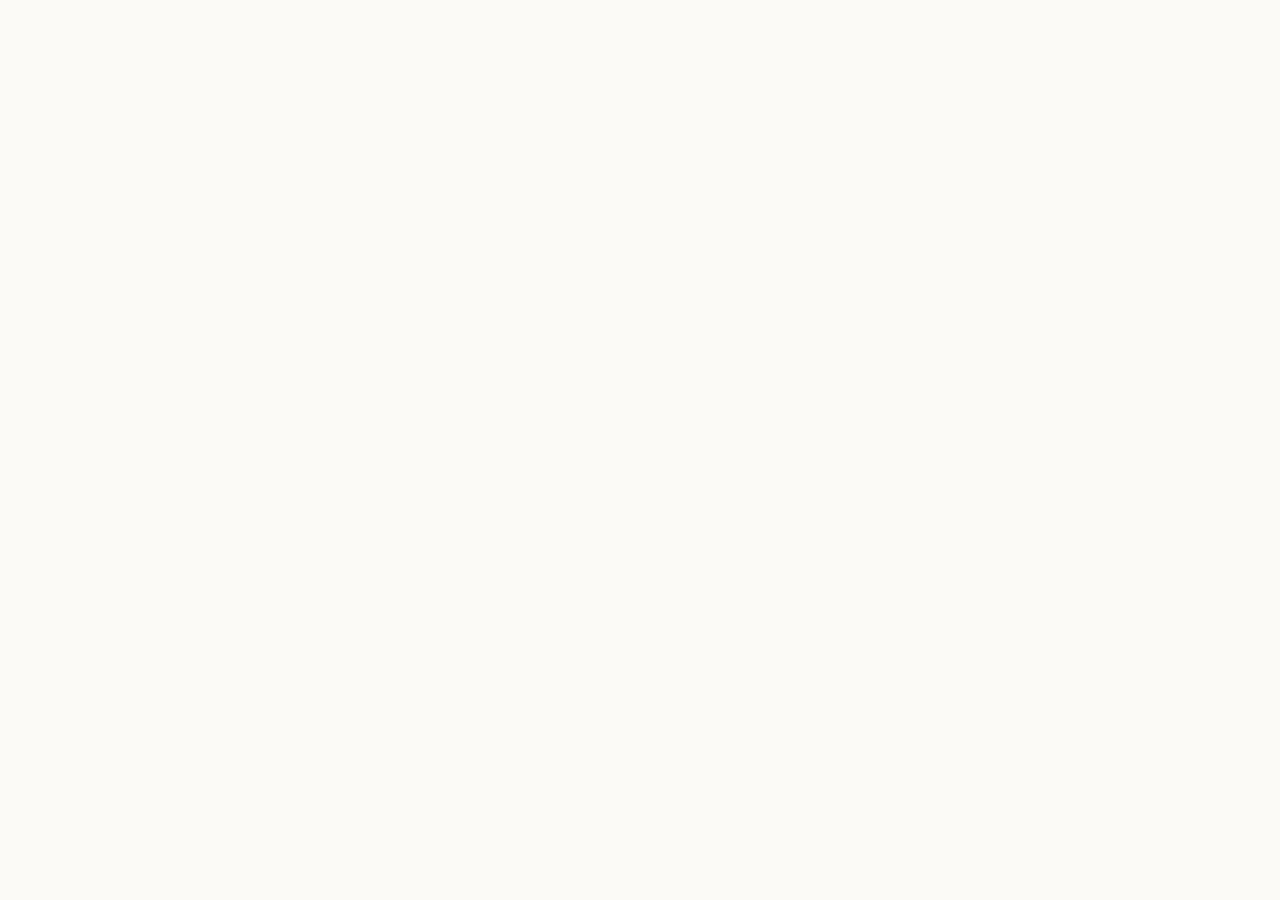
==== index.html @ 3738eca7 "Initial commit: No-Go AI investor demo Self-contained React app demoing No-Go AI's 6-step workflow f" ====
<!doctype html>
<html lang="en">
<head>
  <meta charset="utf-8" />
  <meta name="viewport" content="width=device-width, initial-scale=1" />
  <title>No-Go AI · Harbor & Stone Demo</title>

  <link rel="preconnect" href="https://fonts.googleapis.com">
  <link rel="preconnect" href="https://fonts.gstatic.com" crossorigin>
  <link href="https://fonts.googleapis.com/css2?family=Inter:wght@400;500;600;700&family=Source+Serif+4:opsz,wght@8..60,400;8..60,500&family=JetBrains+Mono:wght@400;500&display=swap" rel="stylesheet">

  <link rel="stylesheet" href="styles.css" />
</head>
<body>
  <div id="root"></div>

  <script src="https://unpkg.com/react@18.3.1/umd/react.development.js" crossorigin="anonymous"></script>
  <script src="https://unpkg.com/react-dom@18.3.1/umd/react-dom.development.js" crossorigin="anonymous"></script>
  <script src="https://unpkg.com/@babel/standalone@7.29.0/babel.min.js" crossorigin="anonymous"></script>

  <script type="text/babel" src="data.jsx"></script>
  <script type="text/babel" src="tweaks-panel.jsx"></script>
  <script type="text/babel" src="components.jsx"></script>
  <script type="text/babel" src="app.jsx"></script>
</body>
</html>
---- styles.css ----
/* No-Go AI — Abigail edition. WhatsApp-simple. */

:root {
  --bg: oklch(98.5% 0.005 100);          /* Cloud Dancer warm white */
  --bg-2: oklch(96% 0.008 130);          /* Veiled Vista wash */
  --paper: oklch(99.5% 0.003 100);
  --ink: oklch(28% 0.02 240);            /* deep Baltic Sea */
  --ink-2: oklch(45% 0.02 240);
  --ink-3: oklch(60% 0.015 240);
  --ink-4: oklch(80% 0.010 240);
  --rule: oklch(92% 0.010 130);
  --rule-2: oklch(86% 0.012 130);

  --mint: oklch(86% 0.05 145);            /* Veiled Vista 12-6000 */
  --mint-deep: oklch(58% 0.10 150);
  --mint-soft: oklch(95% 0.04 145);
  --baltic: oklch(72% 0.09 230);          /* Baltic Sea 14-4320 */
  --baltic-deep: oklch(50% 0.13 235);
  --baltic-soft: oklch(95% 0.04 230);
  --gold: oklch(82% 0.10 95);             /* Golden Mist 15-0624 */
  --gold-deep: oklch(60% 0.14 80);
  --gold-soft: oklch(96% 0.04 95);
  --cloud: oklch(72% 0.012 240);          /* Cloud Cover */
  --cloud-soft: oklch(94% 0.008 240);

  --primary: var(--baltic-deep);          /* the "send" green of WhatsApp, but Baltic */
  --primary-soft: var(--baltic-soft);
  --go: var(--mint-deep);
  --go-soft: var(--mint-soft);
  --wait: var(--gold-deep);
  --wait-soft: var(--gold-soft);

  --shadow-1: 0 1px 2px 0 oklch(28% 0.02 240 / 0.05);
  --shadow-2: 0 8px 24px -8px oklch(28% 0.02 240 / 0.12);

  --serif: "Source Serif 4", Georgia, serif;
  --sans: "Inter", system-ui, -apple-system, sans-serif;
  --mono: "JetBrains Mono", ui-monospace, monospace;

  --radius: 16px;
  --radius-sm: 12px;
  --radius-lg: 20px;
}

* { box-sizing: border-box; }
html, body, #root { height: 100%; margin: 0; }

body {
  font-family: var(--sans);
  background: var(--bg);
  color: var(--ink);
  -webkit-font-smoothing: antialiased;
  font-size: 16px;
  line-height: 1.5;
}

/* ===== App shell ===== */
.app {
  display: grid;
  grid-template-columns: 260px 1fr;
  min-height: 100vh;
}

.sidebar {
  background: var(--paper);
  border-right: 1px solid var(--rule);
  padding: 28px 22px;
  display: flex;
  flex-direction: column;
  gap: 32px;
  position: sticky;
  top: 0;
  height: 100vh;
}

.brand {
  display: flex;
  align-items: center;
  gap: 12px;
  font-weight: 600;
  font-size: 18px;
}
.brand-mark {
  width: 36px; height: 36px;
  border-radius: 12px;
  background: var(--primary);
  display: grid; place-items: center;
}
.brand-mark::before {
  content: "";
  width: 12px; height: 12px;
  border-radius: 50%;
  background: var(--gold);
  box-shadow: 0 0 0 3px var(--paper) inset, 0 0 0 5px var(--primary) inset;
}
.brand small {
  display: block;
  font-weight: 400;
  color: var(--ink-3);
  font-size: 12px;
  margin-top: 1px;
}

.steps { display: flex; flex-direction: column; gap: 4px; }
.step {
  display: grid;
  grid-template-columns: 28px 1fr auto;
  align-items: center;
  gap: 12px;
  padding: 12px 14px;
  border-radius: 12px;
  cursor: pointer;
  font-size: 15px;
  color: var(--ink-2);
  transition: background 120ms ease;
}
.step:hover { background: var(--bg-2); color: var(--ink); }
.step.active { background: var(--primary-soft); color: var(--primary); font-weight: 500; }
.step .num {
  width: 26px; height: 26px;
  border-radius: 50%;
  display: grid; place-items: center;
  font-size: 12px; font-weight: 600;
  background: var(--bg-2); color: var(--ink-3);
}
.step.done .num { background: var(--mint); color: var(--ink); }
.step.done .num::after { content: "✓"; font-weight: 700; }
.step.done .num span { display: none; }
.step.active .num { background: var(--primary); color: white; }
.step .tag { font-size: 12px; color: var(--ink-3); }

.sidebar-footer {
  margin-top: auto;
  padding-top: 16px;
  border-top: 1px solid var(--rule);
  display: flex; align-items: center; gap: 12px;
}
.avatar {
  width: 36px; height: 36px; border-radius: 50%;
  background: var(--gold);
  display: grid; place-items: center;
  font-weight: 600;
  font-size: 14px;
  color: var(--ink);
}
.who { font-size: 13px; }
.who strong { font-weight: 600; }
.who small { display: block; color: var(--ink-3); font-size: 12px; }

/* ===== Main ===== */
.main {
  padding: 56px 72px 96px;
  max-width: 960px;
  width: 100%;
}

.greeting {
  font-size: 14px;
  color: var(--ink-3);
  margin-bottom: 14px;
  display: flex; align-items: center; gap: 10px;
}
.greeting::before {
  content: "";
  width: 8px; height: 8px; border-radius: 50%;
  background: var(--mint-deep);
  box-shadow: 0 0 0 4px var(--mint-soft);
}

h1.display {
  font-family: var(--serif);
  font-weight: 400;
  font-size: 48px;
  line-height: 1.1;
  letter-spacing: -0.015em;
  margin: 0 0 16px;
  text-wrap: balance;
}
h1.display strong { font-weight: 500; }

.lede {
  font-size: 18px;
  color: var(--ink-2);
  max-width: 56ch;
  line-height: 1.5;
  margin: 0;
}

/* ===== Buttons ===== */
.btn {
  font-family: var(--sans);
  font-size: 16px;
  font-weight: 500;
  height: 52px;
  padding: 0 24px;
  border-radius: 14px;
  border: 1px solid var(--primary);
  background: var(--primary);
  color: white;
  cursor: pointer;
  display: inline-flex;
  align-items: center;
  gap: 10px;
  transition: transform 80ms, background 120ms;
}
.btn:hover { background: oklch(45% 0.13 235); }
.btn:active { transform: translateY(1px); }
.btn:disabled { opacity: 0.4; cursor: not-allowed; }
.btn.ghost {
  background: transparent;
  color: var(--ink);
  border-color: var(--rule-2);
}
.btn.ghost:hover { background: var(--bg-2); }
.btn.sm { height: 40px; padding: 0 16px; font-size: 14px; border-radius: 10px; }
.btn.lg { height: 60px; padding: 0 28px; font-size: 17px; border-radius: 16px; }
.btn .arrow { transition: transform 160ms; }
.btn:hover .arrow { transform: translateX(3px); }

/* ===== Cards ===== */
.card {
  background: var(--paper);
  border: 1px solid var(--rule);
  border-radius: var(--radius);
}
.card-pad { padding: 24px 28px; }
.card-pad-lg { padding: 32px 36px; }

/* ===== Pills ===== */
.pill {
  display: inline-flex;
  align-items: center;
  gap: 6px;
  height: 26px;
  padding: 0 12px;
  border-radius: 999px;
  background: var(--bg-2);
  color: var(--ink-2);
  font-size: 13px;
  font-weight: 500;
}
.pill .dot { width: 6px; height: 6px; border-radius: 50%; background: var(--ink-3); }
.pill.go { background: var(--mint-soft); color: oklch(38% 0.10 150); }
.pill.go .dot { background: var(--mint-deep); }
.pill.wait { background: var(--gold-soft); color: oklch(40% 0.12 80); }
.pill.wait .dot { background: var(--gold-deep); }
.pill.primary { background: var(--primary-soft); color: var(--primary); }
.pill.primary .dot { background: var(--primary); }

/* ===== Connect (picker) ===== */
.connect-summary {
  display: grid;
  grid-template-columns: repeat(3, 1fr);
  gap: 12px;
  margin-top: 24px;
}
.cs-card {
  background: var(--paper);
  border: 1px solid var(--rule);
  border-radius: var(--radius);
  padding: 18px 22px;
}
.cs-card .k { font-size: 13px; color: var(--ink-3); }
.cs-card .v { font-family: var(--serif); font-size: 32px; margin-top: 6px; letter-spacing: -0.015em; }
.cs-card .v small { font-size: 14px; color: var(--ink-3); margin-left: 4px; }

.connector-list { display: flex; flex-direction: column; gap: 12px; margin-top: 28px; }
.connector {
  display: grid;
  grid-template-columns: 56px 1fr 140px;
  gap: 18px;
  align-items: center;
  padding: 20px 24px;
  border: 1px solid var(--rule);
  border-radius: var(--radius);
  background: var(--paper);
  transition: border-color 120ms, background 120ms;
}
.connector:hover { border-color: var(--rule-2); }
.connector.connected {
  border-color: var(--mint);
  background: var(--mint-soft);
}
.connector .ic {
  width: 56px; height: 56px;
  border-radius: 14px;
  background: var(--bg-2);
  display: grid; place-items: center;
  font-weight: 600; font-size: 22px;
  color: var(--ink);
}
.connector.connected .ic { background: white; }
.connector .label { font-size: 17px; font-weight: 600; }
.connector .desc { font-size: 14px; color: var(--ink-2); margin-top: 4px; line-height: 1.5; max-width: 56ch; }
.connector .right { text-align: right; }

/* OAuth modal */
.modal-bg {
  position: fixed; inset: 0;
  background: oklch(28% 0.02 240 / 0.30);
  backdrop-filter: blur(3px);
  display: grid; place-items: center;
  z-index: 50;
  animation: fadeup 180ms ease both;
}
.modal {
  width: 480px; max-width: calc(100vw - 32px);
  background: var(--paper);
  border-radius: var(--radius-lg);
  padding: 32px;
  box-shadow: 0 24px 64px -16px oklch(28% 0.02 240 / 0.25);
}
.modal h3 {
  font-family: var(--serif); font-weight: 400;
  font-size: 26px; margin: 16px 0 8px;
  letter-spacing: -0.015em;
}
.modal p { font-size: 15px; color: var(--ink-2); line-height: 1.55; margin: 0; }
.modal .vendor-ic {
  width: 56px; height: 56px;
  border-radius: 14px;
  background: var(--primary-soft);
  display: grid; place-items: center;
  font-weight: 600; font-size: 22px;
  color: var(--primary);
}
.modal .scope-list {
  margin: 20px 0;
  padding: 18px 20px;
  background: var(--bg-2);
  border-radius: var(--radius-sm);
  display: flex; flex-direction: column; gap: 12px;
}
.modal .scope-row { display: grid; grid-template-columns: 22px 1fr; gap: 12px; font-size: 14px; }
.modal .scope-row .ic {
  width: 22px; height: 22px; border-radius: 50%;
  background: var(--mint);
  display: grid; place-items: center;
  font-size: 13px; color: var(--ink);
}
.modal .scope-row .ic::after { content: "✓"; font-weight: 700; }
.modal .actions { display: flex; gap: 10px; justify-content: flex-end; margin-top: 8px; }

/* ===== Connected snapshot ===== */
.systems-grid {
  display: grid;
  grid-template-columns: repeat(2, 1fr);
  gap: 12px;
}

/* ===== Scan ===== */
.scan-hero {
  background: linear-gradient(180deg, var(--mint-soft), var(--paper));
  border: 1px solid var(--mint);
  border-radius: var(--radius-lg);
  padding: 36px 40px;
  margin-top: 28px;
  display: grid;
  grid-template-columns: 1fr 220px;
  gap: 24px;
  align-items: center;
}
.scan-hero .big {
  font-family: var(--serif);
  font-size: 56px;
  letter-spacing: -0.02em;
  line-height: 1;
}
.scan-hero .label { font-size: 14px; color: var(--ink-2); margin-top: 8px; }
.scan-ring {
  width: 200px; height: 200px;
  position: relative;
  display: grid; place-items: center;
}

.scan-list {
  display: flex; flex-direction: column;
  gap: 0;
  margin-top: 20px;
  border: 1px solid var(--rule);
  border-radius: var(--radius);
  overflow: hidden;
  background: var(--paper);
}
.scan-row {
  display: grid;
  grid-template-columns: 28px 1fr auto;
  gap: 14px;
  padding: 16px 22px;
  align-items: center;
  border-bottom: 1px solid var(--rule);
  font-size: 15px;
}
.scan-row:last-child { border-bottom: 0; }
.scan-row .check {
  width: 24px; height: 24px; border-radius: 50%;
  background: var(--bg-2);
  display: grid; place-items: center;
}
.scan-row.done .check { background: var(--mint); }
.scan-row.done .check::after { content: "✓"; font-weight: 700; font-size: 13px; }
.scan-row.active .check {
  background: var(--primary);
  position: relative;
}
.scan-row.active .check::after {
  content: ""; width: 10px; height: 10px;
  border-radius: 50%; background: white;
  animation: pulse 1.2s ease-in-out infinite;
}
.scan-row .label { font-weight: 500; }
.scan-row .sub { font-size: 13px; color: var(--ink-3); margin-top: 2px; }
.scan-row .count { font-size: 13px; color: var(--ink-3); }

@keyframes pulse {
  0%, 100% { opacity: 1; transform: scale(1); }
  50% { opacity: 0.5; transform: scale(0.8); }
}

/* ===== Recommendation ===== */
.rec-headline {
  background: linear-gradient(180deg, var(--gold-soft), var(--paper));
  border: 1px solid var(--gold);
  border-radius: var(--radius-lg);
  padding: 40px 44px;
  margin-top: 28px;
}
.rec-headline .label {
  font-size: 14px; font-weight: 500; color: var(--ink-2);
  display: flex; align-items: center; gap: 10px;
  margin-bottom: 14px;
}
.rec-headline h2 {
  font-family: var(--serif);
  font-weight: 400;
  font-size: 40px;
  letter-spacing: -0.02em;
  margin: 0 0 16px;
  line-height: 1.1;
  text-wrap: balance;
}
.rec-headline .why {
  font-size: 17px;
  color: var(--ink-2);
  line-height: 1.55;
  max-width: 60ch;
}

.rec-stats {
  display: grid;
  grid-template-columns: repeat(3, 1fr);
  gap: 12px;
  margin-top: 20px;
}
.rec-stat {
  background: var(--paper);
  border: 1px solid var(--rule);
  border-radius: var(--radius);
  padding: 22px 24px;
}
.rec-stat .k { font-size: 13px; color: var(--ink-3); }
.rec-stat .v { font-family: var(--serif); font-size: 36px; margin-top: 6px; letter-spacing: -0.015em; line-height: 1.1; }
.rec-stat .v small { font-size: 14px; color: var(--ink-3); margin-left: 4px; }

.rec-list {
  margin-top: 28px;
  background: var(--paper);
  border: 1px solid var(--rule);
  border-radius: var(--radius);
  overflow: hidden;
}
.rec-list-head {
  padding: 16px 24px;
  background: var(--bg-2);
  border-bottom: 1px solid var(--rule);
  font-size: 14px; color: var(--ink-2);
  display: flex; align-items: center; gap: 10px;
}
.rec-item {
  display: grid;
  grid-template-columns: 36px 1fr auto;
  gap: 16px;
  padding: 18px 24px;
  align-items: center;
  border-bottom: 1px solid var(--rule);
}
.rec-item:last-child { border-bottom: 0; }
.rec-item .badge {
  width: 32px; height: 32px;
  border-radius: 10px;
  display: grid; place-items: center;
  background: var(--bg-2);
  font-size: 14px; font-weight: 600;
}
.rec-item.go .badge { background: var(--mint-soft); color: var(--mint-deep); }
.rec-item.wait .badge { background: var(--gold-soft); color: var(--gold-deep); }
.rec-item .title { font-size: 15px; font-weight: 500; }
.rec-item .sub { font-size: 13px; color: var(--ink-3); margin-top: 2px; }

/* ===== Approval inbox / Chat ===== */
.chat {
  display: grid;
  grid-template-columns: 320px 1fr;
  gap: 18px;
  margin-top: 28px;
  align-items: start;
}
.chat-list {
  display: flex; flex-direction: column;
  gap: 8px;
}
.chat-list-head {
  padding: 8px 14px;
  font-size: 13px;
  color: var(--ink-3);
  display: flex; justify-content: space-between;
}
.chat-item {
  display: grid;
  grid-template-columns: 44px 1fr;
  gap: 12px;
  padding: 14px 16px;
  border: 1px solid var(--rule);
  border-radius: 14px;
  background: var(--paper);
  cursor: pointer;
  transition: border-color 120ms;
}
.chat-item:hover { border-color: var(--rule-2); }
.chat-item.active { border-color: var(--primary); background: var(--primary-soft); }
.chat-item.handled { opacity: 0.55; }
.chat-item .av {
  width: 44px; height: 44px; border-radius: 50%;
  background: var(--bg-2);
  display: grid; place-items: center;
  font-weight: 600; font-size: 15px;
  color: var(--ink);
}
.chat-item.active .av { background: white; }
.chat-item .name { font-size: 15px; font-weight: 500; display: flex; justify-content: space-between; align-items: center; gap: 8px; }
.chat-item .preview { font-size: 13px; color: var(--ink-3); margin-top: 4px; line-height: 1.4; overflow: hidden; text-overflow: ellipsis; display: -webkit-box; -webkit-line-clamp: 2; -webkit-box-orient: vertical; }
.chat-item .time { font-size: 11px; color: var(--ink-3); font-weight: 400; }

.chat-pane {
  background: var(--paper);
  border: 1px solid var(--rule);
  border-radius: var(--radius);
  display: flex;
  flex-direction: column;
  min-height: 540px;
}
.chat-head {
  padding: 18px 24px;
  border-bottom: 1px solid var(--rule);
  display: flex; align-items: center; gap: 12px;
}
.chat-head .av { width: 40px; height: 40px; border-radius: 50%; background: var(--bg-2); display: grid; place-items: center; font-weight: 600; }
.chat-head h3 { margin: 0; font-size: 17px; font-weight: 600; }
.chat-head .sub { font-size: 13px; color: var(--ink-3); margin-top: 2px; }

.chat-body {
  padding: 24px;
  display: flex; flex-direction: column; gap: 14px;
  flex: 1;
  background: var(--bg-2);
}
.bubble {
  max-width: 80%;
  padding: 14px 18px;
  border-radius: 18px;
  font-size: 15px;
  line-height: 1.5;
  white-space: pre-wrap;
}
.bubble.ai {
  background: var(--paper);
  border: 1px solid var(--rule);
  border-radius: 18px 18px 18px 4px;
  align-self: flex-start;
}
.bubble.draft {
  background: var(--primary-soft);
  border: 1.5px solid var(--primary);
  border-radius: 18px 18px 4px 18px;
  align-self: flex-end;
  color: var(--ink);
}
.bubble.draft .draft-label {
  font-size: 12px;
  font-weight: 600;
  color: var(--primary);
  margin-bottom: 8px;
  display: flex; align-items: center; gap: 6px;
}
.bubble .subj { font-size: 13px; color: var(--ink-3); margin-bottom: 8px; padding-bottom: 8px; border-bottom: 1px solid oklch(85% 0.04 230); }
.bubble.note {
  background: var(--gold-soft);
  border: 1px solid var(--gold);
  align-self: flex-start;
  font-size: 14px;
  color: oklch(36% 0.10 80);
  border-radius: 12px;
}
.bubble.note strong { font-weight: 600; }

.chat-actions {
  padding: 16px 20px;
  border-top: 1px solid var(--rule);
  display: flex;
  gap: 10px;
  background: var(--paper);
}
.chat-actions .btn { flex: 1; height: 48px; justify-content: center; }
.chat-actions .btn.ghost { flex: 0 0 auto; }

.chat-handled {
  padding: 14px 20px;
  background: var(--mint-soft);
  border-top: 1px solid var(--mint);
  display: flex; align-items: center; gap: 12px;
  font-size: 14px;
  color: oklch(36% 0.10 150);
}
.chat-handled .ic {
  width: 24px; height: 24px; border-radius: 50%;
  background: var(--mint-deep); color: white;
  display: grid; place-items: center;
  font-size: 13px; font-weight: 700;
}

/* ===== Recommendation panel for one workflow ===== */
.workflow-card {
  background: var(--paper);
  border: 1px solid var(--rule);
  border-radius: var(--radius-lg);
  padding: 36px;
  margin-top: 28px;
}
.workflow-card .topline {
  display: flex; gap: 16px; align-items: center; margin-bottom: 20px;
}
.workflow-card .em {
  width: 56px; height: 56px;
  border-radius: 16px;
  background: var(--mint-soft);
  display: grid; place-items: center;
  font-size: 28px;
}
.workflow-card h2 {
  font-family: var(--serif);
  font-weight: 400;
  font-size: 32px;
  margin: 0 0 8px;
  letter-spacing: -0.015em;
}
.workflow-summary {
  font-size: 17px;
  color: var(--ink-2);
  line-height: 1.55;
  max-width: 64ch;
}

.checks-friendly {
  display: flex; flex-direction: column; gap: 12px;
  margin-top: 24px;
}
.cf-row {
  display: grid; grid-template-columns: 28px 1fr; gap: 14px;
  font-size: 16px; line-height: 1.5;
}
.cf-row .ic {
  width: 28px; height: 28px;
  border-radius: 50%;
  background: var(--mint-soft);
  display: grid; place-items: center;
  flex-shrink: 0;
}
.cf-row .ic::after {
  content: ""; width: 10px; height: 6px;
  border-left: 2px solid var(--mint-deep);
  border-bottom: 2px solid var(--mint-deep);
  transform: rotate(-45deg) translate(0, -1px);
}

/* ===== How it works ===== */
.steps-friendly {
  margin-top: 28px;
  display: flex; flex-direction: column; gap: 0;
  background: var(--paper);
  border: 1px solid var(--rule);
  border-radius: var(--radius-lg);
  overflow: hidden;
}
.sf-row {
  display: grid;
  grid-template-columns: 56px 1fr;
  gap: 18px;
  padding: 22px 28px;
  align-items: flex-start;
  border-bottom: 1px solid var(--rule);
}
.sf-row:last-child { border-bottom: 0; }
.sf-num {
  width: 36px; height: 36px;
  border-radius: 50%;
  background: var(--primary);
  color: white;
  display: grid; place-items: center;
  font-weight: 600;
  font-size: 14px;
}
.sf-num.gold { background: var(--gold); color: var(--ink); }
.sf-num.mint { background: var(--mint); color: var(--ink); }
.sf-row .lbl { font-size: 17px; font-weight: 500; }
.sf-row .det { font-size: 14px; color: var(--ink-2); margin-top: 4px; line-height: 1.5; max-width: 64ch; }

/* ===== Savings ===== */
.savings-hero {
  background: var(--ink);
  color: var(--paper);
  border-radius: var(--radius-lg);
  padding: 48px 56px;
  margin-top: 28px;
}
.savings-hero .lbl { font-size: 14px; color: oklch(75% 0.02 240); }
.savings-hero .big {
  font-family: var(--serif);
  font-size: 96px;
  letter-spacing: -0.03em;
  line-height: 1;
  margin-top: 12px;
}
.savings-hero .big small { font-size: 32px; color: oklch(75% 0.02 240); margin-left: 8px; font-family: var(--serif); }
.savings-hero .desc { font-size: 16px; color: oklch(82% 0.02 240); margin-top: 16px; max-width: 50ch; line-height: 1.55; }

.savings-grid {
  display: grid;
  grid-template-columns: repeat(3, 1fr);
  gap: 12px;
  margin-top: 16px;
}
.sg-card {
  padding: 22px 26px;
  background: var(--paper);
  border: 1px solid var(--rule);
  border-radius: var(--radius);
}
.sg-card .k { font-size: 13px; color: var(--ink-3); }
.sg-card .v { font-family: var(--serif); font-size: 40px; margin-top: 8px; letter-spacing: -0.02em; line-height: 1; }
.sg-card .v small { font-size: 16px; color: var(--ink-3); margin-left: 4px; font-family: var(--serif); }

/* ===== Expansion ===== */
.exp-list { display: flex; flex-direction: column; gap: 10px; margin-top: 24px; }
.exp-row {
  display: grid;
  grid-template-columns: 36px 1fr 120px;
  gap: 18px;
  align-items: center;
  padding: 18px 24px;
  border: 1px solid var(--rule);
  border-radius: var(--radius);
  background: var(--paper);
}
.exp-row.live {
  border-color: var(--mint);
  background: var(--mint-soft);
}
.exp-row .num {
  width: 32px; height: 32px;
  border-radius: 10px;
  background: var(--bg-2);
  display: grid; place-items: center;
  font-weight: 600; font-size: 14px;
  color: var(--ink-2);
}
.exp-row.live .num { background: var(--mint-deep); color: white; }
.exp-row .lbl { font-size: 16px; font-weight: 500; }
.exp-row .sub { font-size: 13px; color: var(--ink-3); margin-top: 2px; }
.exp-row .right { text-align: right; }

/* ===== CTA ===== */
.cta {
  margin-top: 40px;
  padding: 28px 32px;
  border-radius: var(--radius-lg);
  background: var(--paper);
  border: 1px solid var(--rule);
  display: flex; justify-content: space-between; align-items: center; gap: 24px;
}
.cta .text { color: var(--ink-2); font-size: 16px; max-width: 56ch; line-height: 1.5; }
.cta .text strong { color: var(--ink); font-weight: 600; }

/* ===== Animations ===== */
@keyframes fadeup {
  from { opacity: 0; transform: translateY(8px); }
  to { opacity: 1; transform: translateY(0); }
}
.fade-in { animation: fadeup 360ms cubic-bezier(0.2, 0.8, 0.2, 1) both; }

@keyframes spin { to { transform: rotate(360deg); } }
.spinner {
  width: 16px; height: 16px;
  border-radius: 50%;
  border: 2px solid var(--rule-2);
  border-top-color: var(--ink);
  animation: spin 700ms linear infinite;
  display: inline-block;
}

.tabular { font-variant-numeric: tabular-nums; }
.muted { color: var(--ink-3); }
.serif { font-family: var(--serif); }
.row { display: flex; gap: 12px; align-items: center; }
.row-between { display: flex; justify-content: space-between; align-items: center; gap: 16px; }

/* ===== Trust No-Go ===== */
.trust-badge {
  display: inline-flex; align-items: center; gap: 6px;
  font-family: var(--sans); font-weight: 500;
  font-size: 14px; letter-spacing: 0.02em;
  padding: 5px 12px; border-radius: 100px;
  background: var(--mint-soft);
  color: oklch(38% 0.10 150);
  vertical-align: middle;
  margin-left: 14px;
  position: relative; top: -6px;
  border: 1px solid var(--mint);
}
.trust-badge .dot {
  width: 7px; height: 7px; border-radius: 50%;
  background: var(--mint-deep);
  box-shadow: 0 0 0 3px oklch(86% 0.05 145 / 0.6);
}

.trust-offer {
  padding: 14px 20px;
  border-top: 1px solid var(--rule);
  background: oklch(96% 0.012 230);
  display: flex; align-items: center; justify-content: space-between; gap: 16px;
  animation: fadeup 360ms cubic-bezier(0.2, 0.8, 0.2, 1) both;
}
.trust-offer-text {
  font-size: 13.5px; color: var(--ink-2); line-height: 1.5;
  max-width: 60ch;
}
.trust-offer-text strong { color: var(--ink); font-weight: 600; }
.trust-offer .btn.sm {
  height: 36px; padding: 0 14px; font-size: 13.5px;
  flex-shrink: 0;
}

/* Auto-handled state */
.chat-handled.auto {
  background: oklch(96% 0.015 230);
  border-top-color: var(--baltic);
  color: oklch(36% 0.13 235);
}
.chat-handled.auto .ic {
  background: var(--baltic-deep);
}
.chat-handled.pending {
  background: oklch(97% 0.008 230);
  border-top-color: var(--rule);
  color: var(--ink-2);
}
.chat-handled .ic.spinning {
  animation: spin 1200ms linear infinite;
  background: transparent !important;
  color: var(--ink-2);
  font-size: 14px;
}

.auto-tag {
  font-family: var(--mono);
  font-size: 10px;
  font-weight: 600;
  letter-spacing: 0.06em;
  text-transform: uppercase;
  padding: 2px 6px;
  border-radius: 4px;
  background: oklch(94% 0.02 230);
  color: oklch(40% 0.13 235);
  border: 1px solid oklch(86% 0.04 230);
}

/* Trust modal */
.modal-scrim {
  position: fixed; inset: 0;
  background: oklch(20% 0.01 60 / 0.32);
  backdrop-filter: blur(4px);
  display: grid; place-items: center;
  z-index: 100;
  animation: scrim-in 200ms ease both;
  padding: 24px;
}
@keyframes scrim-in {
  from { opacity: 0; }
  to { opacity: 1; }
}
.trust-modal {
  width: 560px; max-width: 100%;
  padding: 32px 36px 28px;
}
.trust-modal-head {
  display: flex; gap: 18px; align-items: flex-start;
  margin-bottom: 22px;
}
.trust-modal .trust-icon {
  width: 52px; height: 52px;
  border-radius: 14px;
  background: var(--mint-soft);
  color: var(--mint-deep);
  display: grid; place-items: center;
  flex-shrink: 0;
  border: 1px solid var(--mint);
}
.trust-modal h3 {
  margin: 0 0 4px;
  font-family: var(--serif); font-weight: 400;
  font-size: 24px; letter-spacing: -0.015em;
  line-height: 1.2;
}
.trust-modal .sub {
  font-size: 14px; color: var(--ink-2); line-height: 1.5;
}

.trust-section-title {
  font-family: var(--mono);
  font-size: 11px;
  font-weight: 600;
  letter-spacing: 0.08em;
  text-transform: uppercase;
  color: var(--ink-3);
  margin: 18px 0 10px;
}
.trust-list {
  list-style: none; padding: 0; margin: 0;
  display: flex; flex-direction: column; gap: 9px;
}
.trust-list li {
  display: grid; grid-template-columns: 22px 1fr; gap: 12px;
  font-size: 14px; color: var(--ink); line-height: 1.5;
}
.trust-list li .ic {
  width: 20px; height: 20px; border-radius: 50%;
  display: grid; place-items: center;
  font-size: 12px; font-weight: 700;
  margin-top: 1px;
}
.trust-list li .ic.ok { background: var(--mint); color: oklch(36% 0.10 150); }
.trust-list li .ic.alert { background: var(--gold-soft); color: oklch(40% 0.12 80); border: 1px solid var(--gold); }

.trust-undo {
  margin-top: 20px;
  padding: 14px 16px;
  background: var(--bg-2);
  border-radius: 10px;
  font-size: 13.5px; color: var(--ink-2); line-height: 1.5;
}
.trust-undo strong { color: var(--ink); font-weight: 600; }

.trust-modal-actions {
  display: flex; gap: 10px; justify-content: flex-end;
  margin-top: 24px;
  padding-top: 20px;
  border-top: 1px solid var(--rule);
}
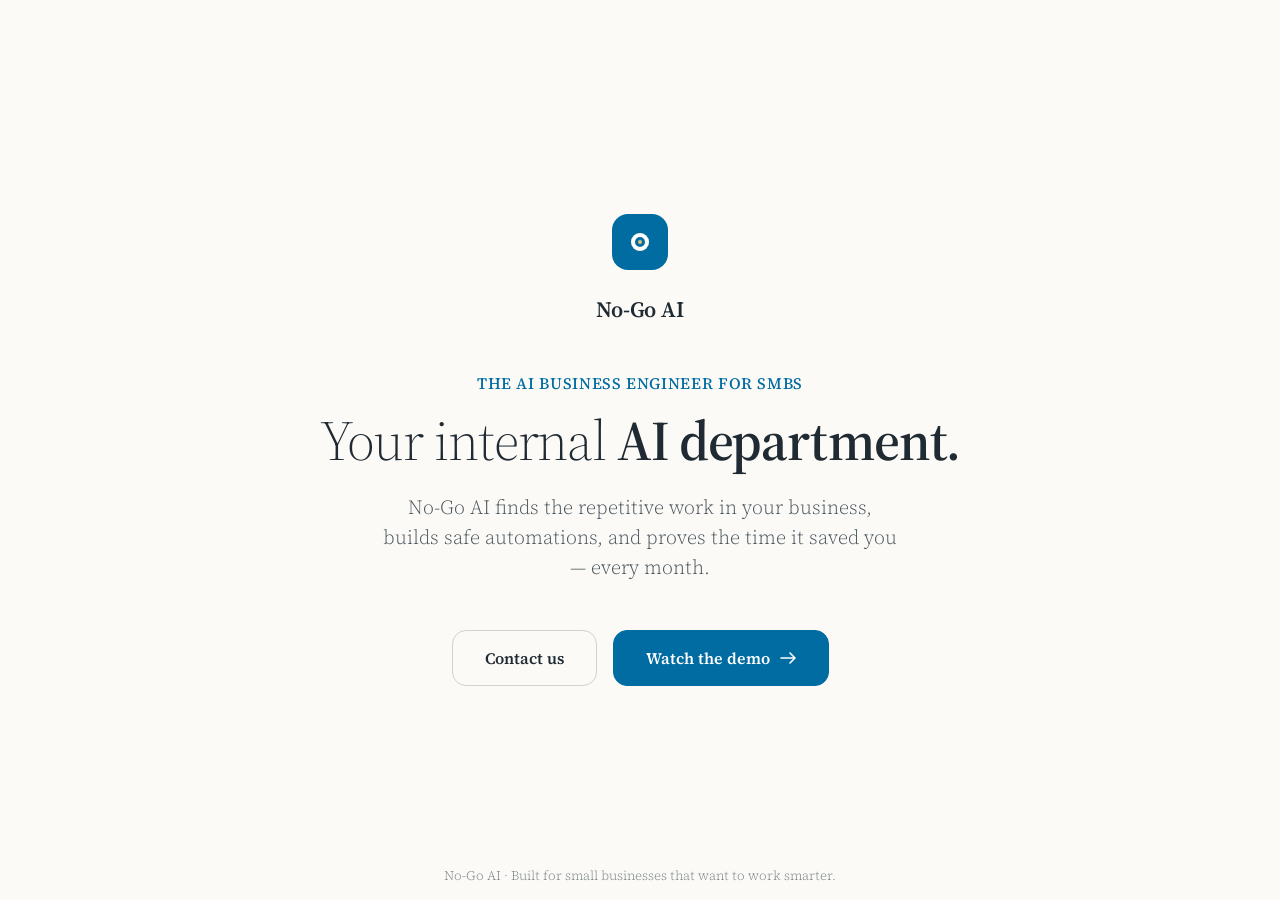
==== commit c51f4759: "Add landing page with password-protected demo access - New index.html landing page: brand, tagline, " ====
--- a/index.html
+++ b/index.html
@@ -3,24 +3,273 @@
 <head>
   <meta charset="utf-8" />
   <meta name="viewport" content="width=device-width, initial-scale=1" />
-  <title>No-Go AI · Harbor & Stone Demo</title>
-
+  <title>No-Go AI · The AI Business Engineer for SMBs</title>
   <link rel="preconnect" href="https://fonts.googleapis.com">
   <link rel="preconnect" href="https://fonts.gstatic.com" crossorigin>
-  <link href="https://fonts.googleapis.com/css2?family=Inter:wght@400;500;600;700&family=Source+Serif+4:opsz,wght@8..60,400;8..60,500&family=JetBrains+Mono:wght@400;500&display=swap" rel="stylesheet">
-
-  <link rel="stylesheet" href="styles.css" />
+  <link href="https://fonts.googleapis.com/css2?family=Source+Serif+4:opsz,wght@8..60,300;8..60,400;8..60,500;8..60,600&display=swap" rel="stylesheet">
+  <style>
+    * { box-sizing: border-box; margin: 0; }
+    html, body { height: 100%; }
+
+    body {
+      font-family: "Source Serif 4", Georgia, serif;
+      background: oklch(98.5% 0.005 100);
+      color: oklch(28% 0.02 240);
+      -webkit-font-smoothing: antialiased;
+    }
+
+    .landing {
+      min-height: 100vh;
+      display: flex;
+      flex-direction: column;
+      align-items: center;
+      justify-content: center;
+      padding: 40px 24px;
+      text-align: center;
+    }
+
+    /* Brand */
+    .brand-mark {
+      width: 56px; height: 56px;
+      border-radius: 16px;
+      background: oklch(50% 0.13 235);
+      display: grid; place-items: center;
+      margin: 0 auto 24px;
+    }
+    .brand-mark::before {
+      content: "";
+      width: 18px; height: 18px;
+      border-radius: 50%;
+      background: oklch(82% 0.10 95);
+      box-shadow: 0 0 0 4px oklch(99.5% 0.003 100) inset, 0 0 0 7px oklch(50% 0.13 235) inset;
+    }
+    .brand-name {
+      font-size: 22px;
+      font-weight: 600;
+      letter-spacing: -0.01em;
+      margin-bottom: 48px;
+      color: oklch(28% 0.02 240);
+    }
+
+    /* Hero text */
+    .hero-tagline {
+      font-size: 16px;
+      font-weight: 500;
+      letter-spacing: 0.04em;
+      text-transform: uppercase;
+      color: oklch(50% 0.13 235);
+      margin-bottom: 16px;
+    }
+    .hero-title {
+      font-size: 56px;
+      font-weight: 300;
+      line-height: 1.1;
+      letter-spacing: -0.02em;
+      max-width: 700px;
+      margin: 0 auto 20px;
+    }
+    .hero-title strong {
+      font-weight: 600;
+    }
+    .hero-sub {
+      font-size: 20px;
+      font-weight: 300;
+      color: oklch(45% 0.02 240);
+      max-width: 520px;
+      margin: 0 auto 48px;
+      line-height: 1.5;
+    }
+
+    /* Buttons */
+    .btn-row {
+      display: flex;
+      gap: 16px;
+      justify-content: center;
+      flex-wrap: wrap;
+    }
+    .btn {
+      font-family: inherit;
+      font-size: 16px;
+      font-weight: 600;
+      height: 56px;
+      padding: 0 32px;
+      border-radius: 14px;
+      border: 1px solid oklch(50% 0.13 235);
+      background: oklch(50% 0.13 235);
+      color: white;
+      cursor: pointer;
+      display: inline-flex;
+      align-items: center;
+      gap: 10px;
+      transition: transform 80ms, background 120ms;
+      text-decoration: none;
+    }
+    .btn:hover { background: oklch(45% 0.13 235); }
+    .btn:active { transform: translateY(1px); }
+    .btn.ghost {
+      background: transparent;
+      color: oklch(28% 0.02 240);
+      border-color: oklch(86% 0.012 130);
+    }
+    .btn.ghost:hover { background: oklch(96% 0.008 130); }
+
+    /* Password modal */
+    .modal-bg {
+      position: fixed; inset: 0;
+      background: oklch(28% 0.02 240 / 0.30);
+      backdrop-filter: blur(4px);
+      display: grid; place-items: center;
+      z-index: 50;
+      animation: fadeup 180ms ease both;
+      padding: 24px;
+    }
+    .modal {
+      width: 400px; max-width: 100%;
+      background: oklch(99.5% 0.003 100);
+      border-radius: 20px;
+      padding: 36px;
+      box-shadow: 0 24px 64px -16px oklch(28% 0.02 240 / 0.25);
+      text-align: center;
+    }
+    .modal h3 {
+      font-size: 24px;
+      font-weight: 400;
+      letter-spacing: -0.015em;
+      margin-bottom: 8px;
+    }
+    .modal p {
+      font-size: 15px;
+      font-weight: 300;
+      color: oklch(45% 0.02 240);
+      margin-bottom: 24px;
+    }
+    .modal input {
+      width: 100%;
+      height: 48px;
+      padding: 0 16px;
+      border: 1px solid oklch(86% 0.012 130);
+      border-radius: 12px;
+      font-family: inherit;
+      font-size: 16px;
+      font-weight: 400;
+      background: oklch(96% 0.008 130);
+      color: oklch(28% 0.02 240);
+      outline: none;
+      text-align: center;
+      letter-spacing: 0.05em;
+    }
+    .modal input:focus { border-color: oklch(50% 0.13 235); }
+    .modal input::placeholder { color: oklch(60% 0.015 240); letter-spacing: 0; }
+    .modal .error {
+      font-size: 13px;
+      color: #e53935;
+      margin-top: 8px;
+      min-height: 20px;
+    }
+    .modal .actions {
+      display: flex; gap: 10px;
+      justify-content: center;
+      margin-top: 20px;
+    }
+    .modal .btn { height: 48px; font-size: 15px; padding: 0 24px; }
+
+    /* Footer */
+    .footer {
+      position: fixed;
+      bottom: 0; left: 0; right: 0;
+      padding: 16px 24px;
+      text-align: center;
+      font-size: 13px;
+      font-weight: 300;
+      color: oklch(60% 0.015 240);
+    }
+
+    @keyframes fadeup {
+      from { opacity: 0; transform: translateY(8px); }
+      to { opacity: 1; transform: translateY(0); }
+    }
+
+    /* Mobile */
+    @media (max-width: 600px) {
+      .hero-title { font-size: 36px; }
+      .hero-sub { font-size: 17px; }
+      .btn { height: 50px; padding: 0 24px; font-size: 15px; }
+      .modal { padding: 28px 24px; }
+    }
+  </style>
 </head>
 <body>
-  <div id="root"></div>
-
-  <script src="https://unpkg.com/react@18.3.1/umd/react.development.js" crossorigin="anonymous"></script>
-  <script src="https://unpkg.com/react-dom@18.3.1/umd/react-dom.development.js" crossorigin="anonymous"></script>
-  <script src="https://unpkg.com/@babel/standalone@7.29.0/babel.min.js" crossorigin="anonymous"></script>
-
-  <script type="text/babel" src="data.jsx"></script>
-  <script type="text/babel" src="tweaks-panel.jsx"></script>
-  <script type="text/babel" src="components.jsx"></script>
-  <script type="text/babel" src="app.jsx"></script>
+  <div class="landing" id="landing">
+    <div class="brand-mark"></div>
+    <div class="brand-name">No-Go AI</div>
+
+    <div class="hero-tagline">The AI Business Engineer for SMBs</div>
+    <h1 class="hero-title">Your internal <strong>AI department.</strong></h1>
+    <p class="hero-sub">
+      No-Go AI finds the repetitive work in your business, builds safe automations, and proves the time it saved you — every month.
+    </p>
+
+    <div class="btn-row">
+      <a class="btn ghost" href="mailto:ori@no-go.ai">Contact us</a>
+      <button class="btn" id="demo-btn">Watch the demo
+        <svg width="16" height="12" viewBox="0 0 16 12" fill="none">
+          <path d="M1 6h13M10 1l5 5-5 5" stroke="currentColor" stroke-width="1.6" stroke-linecap="round" stroke-linejoin="round" />
+        </svg>
+      </button>
+    </div>
+  </div>
+
+  <div class="footer">No-Go AI &middot; Built for small businesses that want to work smarter.</div>
+
+  <!-- Password modal -->
+  <div class="modal-bg" id="modal" style="display:none">
+    <div class="modal">
+      <h3>Enter password</h3>
+      <p>The demo is password-protected.</p>
+      <input type="password" id="pw" placeholder="Password" autofocus />
+      <div class="error" id="error"></div>
+      <div class="actions">
+        <button class="btn ghost" id="cancel-btn">Cancel</button>
+        <button class="btn" id="enter-btn">Enter</button>
+      </div>
+    </div>
+  </div>
+
+  <script>
+    const PASS = "demoodem";
+    const modal = document.getElementById("modal");
+    const pw = document.getElementById("pw");
+    const error = document.getElementById("error");
+
+    document.getElementById("demo-btn").addEventListener("click", () => {
+      modal.style.display = "grid";
+      pw.value = "";
+      error.textContent = "";
+      setTimeout(() => pw.focus(), 100);
+    });
+
+    document.getElementById("cancel-btn").addEventListener("click", () => {
+      modal.style.display = "none";
+    });
+
+    modal.addEventListener("click", (e) => {
+      if (e.target === modal) modal.style.display = "none";
+    });
+
+    function tryEnter() {
+      if (pw.value === PASS) {
+        window.location.href = "demo.html";
+      } else {
+        error.textContent = "Incorrect password. Try again.";
+        pw.value = "";
+        pw.focus();
+      }
+    }
+
+    document.getElementById("enter-btn").addEventListener("click", tryEnter);
+    pw.addEventListener("keydown", (e) => {
+      if (e.key === "Enter") tryEnter();
+    });
+  </script>
 </body>
 </html>
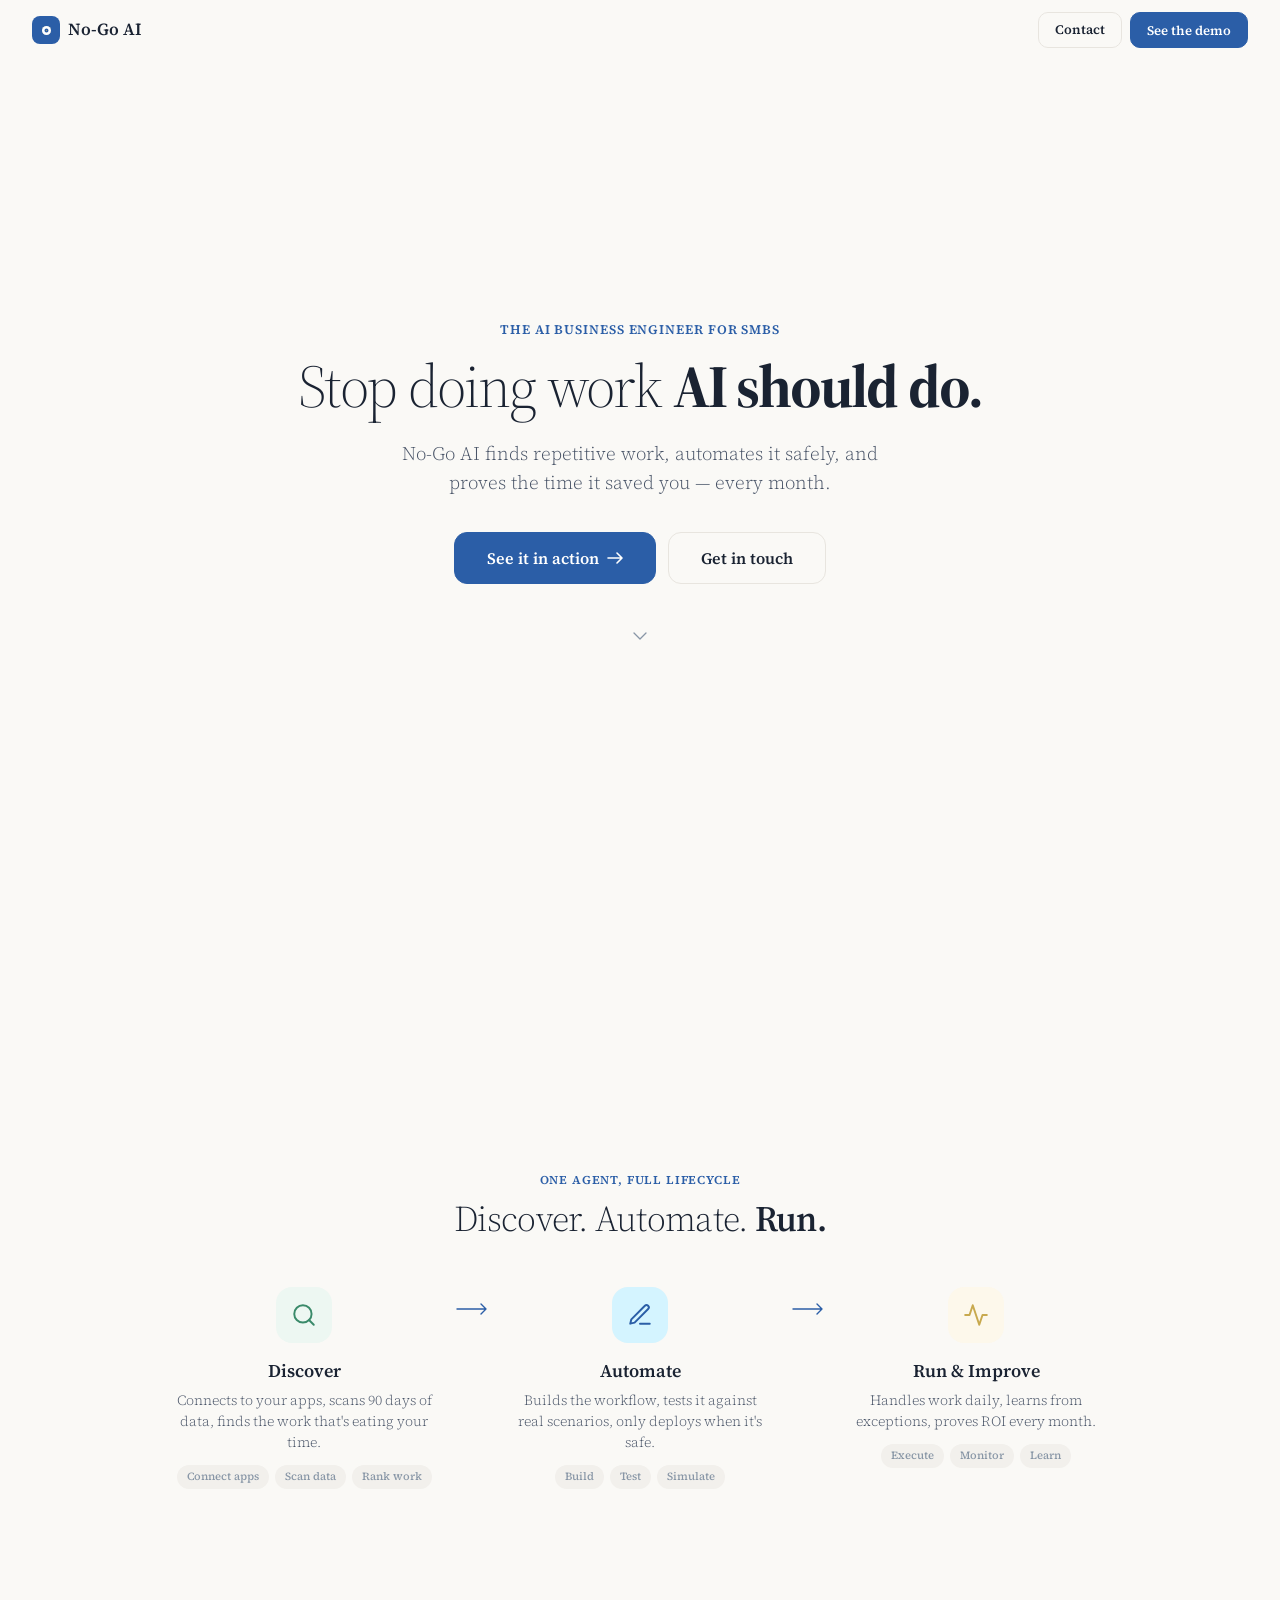
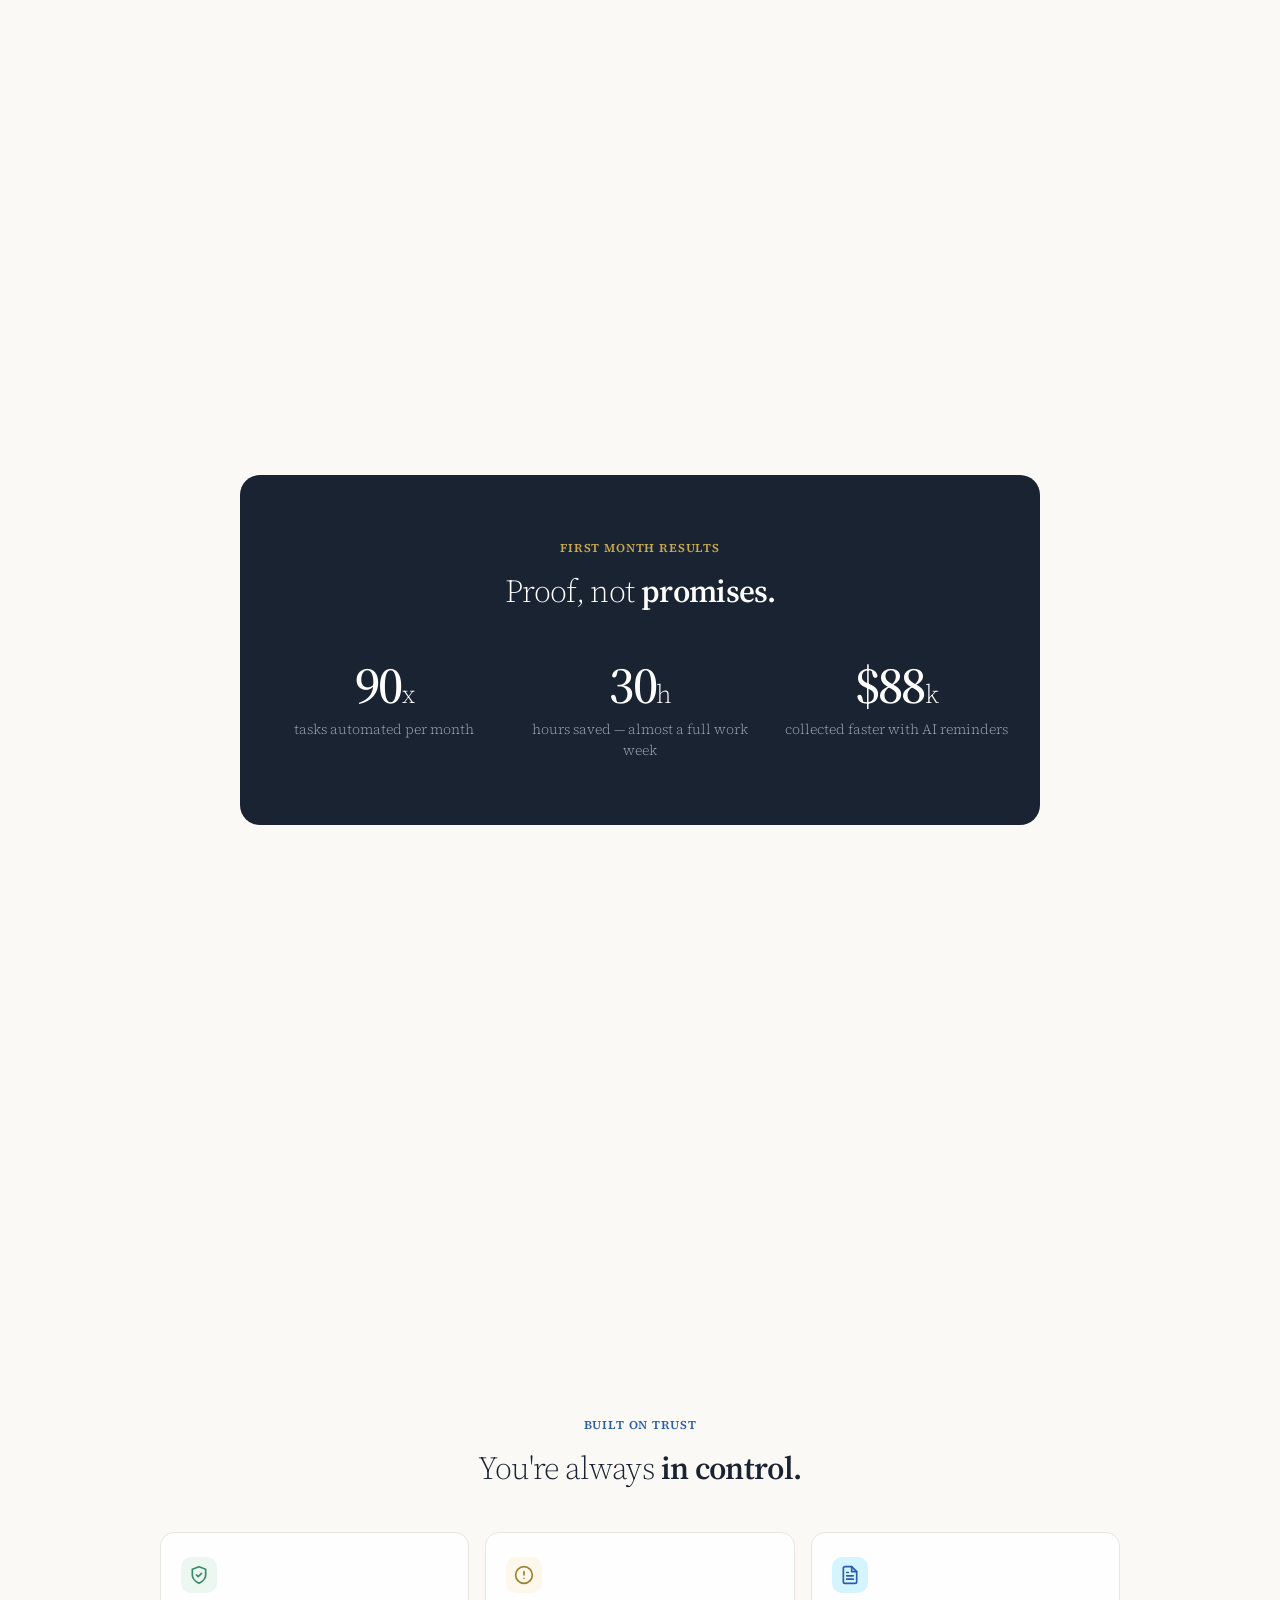
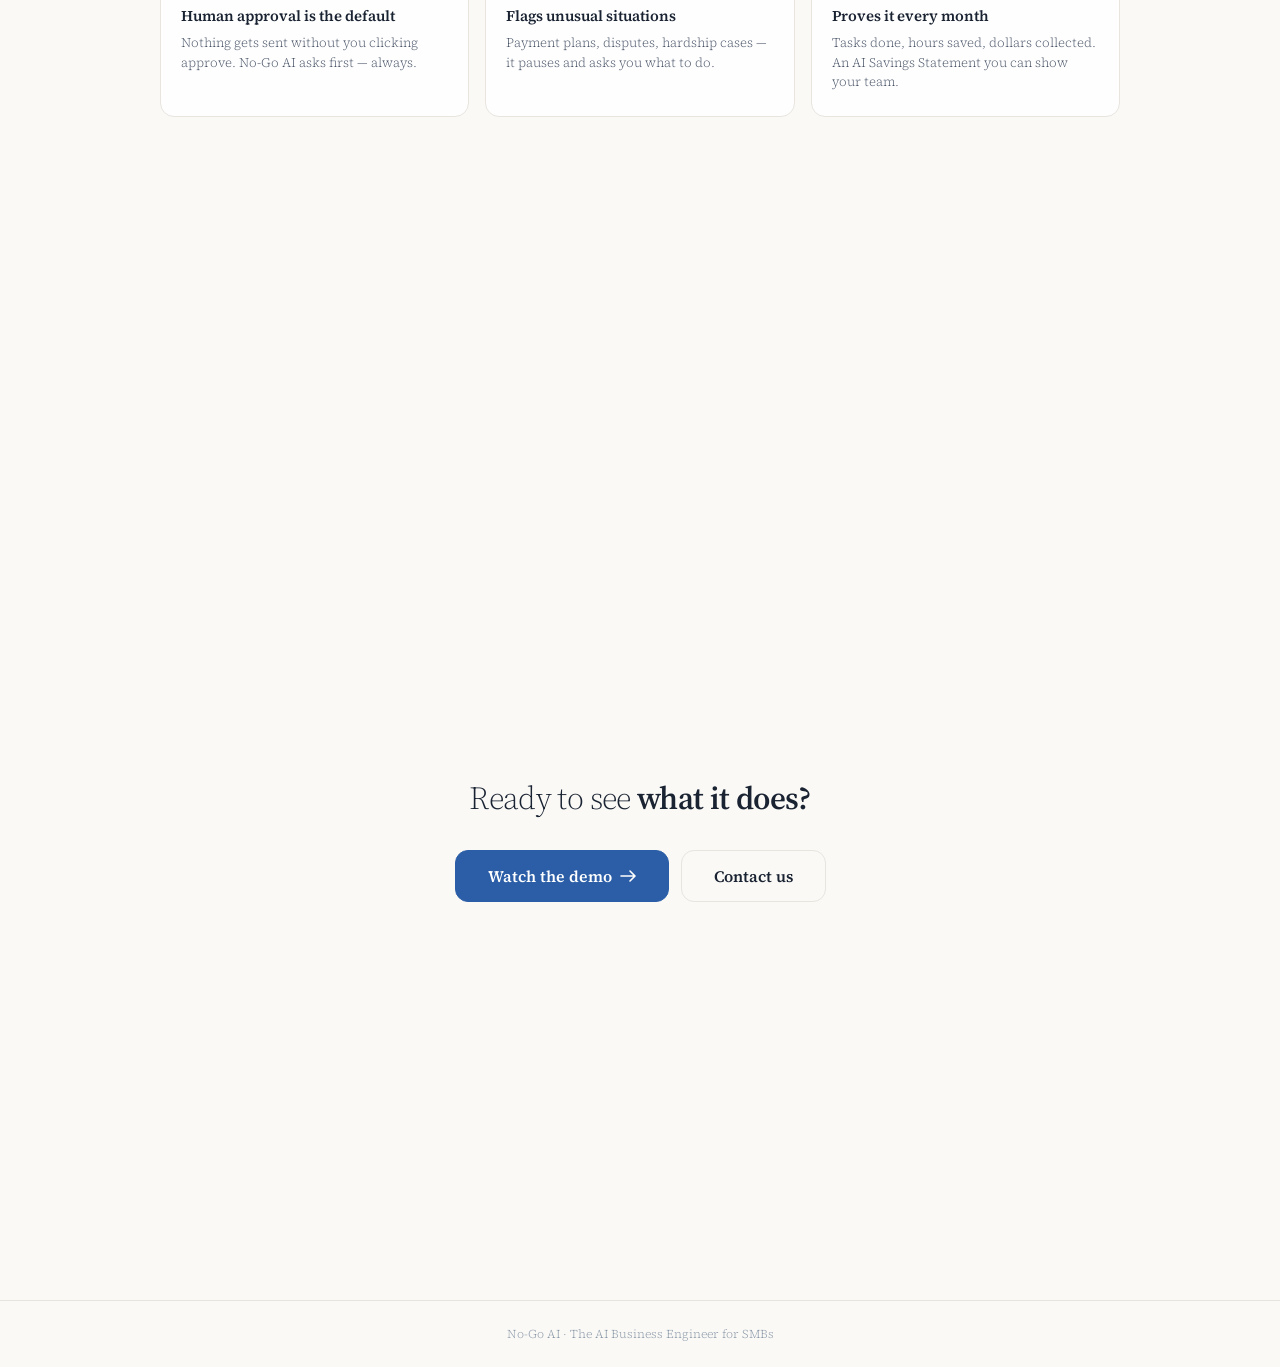
==== commit bae0ec5b: "Redesign landing page: full-lifecycle narrative, snap scroll, animations - Replace 4-card "How it wo" ====
--- a/index.html
+++ b/index.html
@@ -6,227 +6,349 @@
   <title>No-Go AI · The AI Business Engineer for SMBs</title>
   <link rel="preconnect" href="https://fonts.googleapis.com">
   <link rel="preconnect" href="https://fonts.gstatic.com" crossorigin>
-  <link href="https://fonts.googleapis.com/css2?family=Source+Serif+4:opsz,wght@8..60,300;8..60,400;8..60,500;8..60,600&display=swap" rel="stylesheet">
+  <link href="https://fonts.googleapis.com/css2?family=Source+Serif+4:opsz,wght@8..60,300;8..60,400;8..60,500;8..60,600;8..60,700&display=swap" rel="stylesheet">
   <style>
     * { box-sizing: border-box; margin: 0; }
-    html, body { height: 100%; }
-
+    html { scroll-behavior: smooth; scroll-snap-type: y mandatory; }
     body {
       font-family: "Source Serif 4", Georgia, serif;
-      background: oklch(98.5% 0.005 100);
-      color: oklch(28% 0.02 240);
+      background: #faf9f6;
+      color: #1a2332;
       -webkit-font-smoothing: antialiased;
-    }
-
-    .landing {
-      min-height: 100vh;
-      display: flex;
-      flex-direction: column;
-      align-items: center;
-      justify-content: center;
-      padding: 40px 24px;
-      text-align: center;
-    }
-
-    /* Brand */
-    .brand-mark {
-      width: 56px; height: 56px;
-      border-radius: 16px;
-      background: oklch(50% 0.13 235);
+      font-size: 16px; line-height: 1.5;
+      overflow-x: hidden;
+    }
+    .snap { scroll-snap-align: start; min-height: 100vh; display: flex; flex-direction: column; justify-content: center; }
+    :root {
+      --ink: #1a2332; --ink-2: #4a5568; --ink-3: #8896a6;
+      --primary: #2b5ea7; --primary-hover: #234d8c;
+      --bg: #faf9f6; --bg-2: #f2f0ec; --paper: #fefefe;
+      --rule: #e8e5df;
+      --go: #3a8a6a; --go-soft: #edf7f2;
+      --gold: #c8a94e; --gold-soft: #fdf8eb;
+    }
+
+    /* Nav */
+    .nav {
+      position: fixed; top: 0; left: 0; right: 0;
+      display: flex; justify-content: space-between; align-items: center;
+      padding: 12px 32px; z-index: 40;
+      background: rgba(250,249,246,0.88);
+      backdrop-filter: blur(12px);
+    }
+    .nav-brand { display: flex; align-items: center; gap: 8px; font-size: 17px; font-weight: 600; text-decoration: none; color: var(--ink); }
+    .nav-mark { width: 28px; height: 28px; border-radius: 8px; background: var(--primary); display: grid; place-items: center; }
+    .nav-mark::before { content: ""; width: 9px; height: 9px; border-radius: 50%; background: var(--gold); box-shadow: 0 0 0 2.5px var(--paper) inset, 0 0 0 4px var(--primary) inset; }
+    .nav-links { display: flex; gap: 8px; }
+
+    /* Buttons */
+    .btn { font-family: inherit; font-size: 14px; font-weight: 600; height: 42px; padding: 0 22px; border-radius: 10px; border: 1px solid var(--primary); background: var(--primary); color: white; cursor: pointer; display: inline-flex; align-items: center; gap: 8px; transition: transform 80ms, background 120ms, opacity 120ms; text-decoration: none; }
+    .btn:hover { background: var(--primary-hover); }
+    .btn:active { transform: translateY(1px); }
+    .btn.ghost { background: transparent; color: var(--ink); border-color: var(--rule); }
+    .btn.ghost:hover { background: var(--bg-2); }
+    .btn.lg { height: 52px; padding: 0 32px; font-size: 16px; border-radius: 13px; }
+    .btn.sm { height: 36px; padding: 0 16px; font-size: 13px; }
+    .arrow { transition: transform 160ms; }
+    .btn:hover .arrow { transform: translateX(3px); }
+
+    /* Reveal animation */
+    .reveal { opacity: 0; transform: translateY(24px); transition: opacity 0.6s cubic-bezier(0.2,0.8,0.2,1), transform 0.6s cubic-bezier(0.2,0.8,0.2,1); }
+    .reveal.visible { opacity: 1; transform: translateY(0); }
+    .reveal.faded { opacity: 0.08; transform: translateY(-12px); }
+    .reveal-d1 { transition-delay: 0.1s; }
+    .reveal-d2 { transition-delay: 0.2s; }
+    .reveal-d3 { transition-delay: 0.3s; }
+
+    /* Sections */
+    section { max-width: 960px; margin: 0 auto; padding: 0 32px; }
+
+    /* ===== Hero ===== */
+    .hero { min-height: 100vh; display: flex; flex-direction: column; align-items: center; justify-content: center; text-align: center; padding-top: 60px; scroll-snap-align: start; }
+    .hero-tagline { font-size: 13px; font-weight: 600; letter-spacing: 0.07em; text-transform: uppercase; color: var(--primary); margin-bottom: 16px; }
+    .hero-title { font-size: 60px; font-weight: 300; line-height: 1.06; letter-spacing: -0.03em; max-width: 720px; margin: 0 auto 20px; }
+    .hero-title strong { font-weight: 700; }
+    .hero-sub { font-size: 19px; font-weight: 300; color: var(--ink-2); max-width: 500px; margin: 0 auto 36px; line-height: 1.5; }
+    .btn-row { display: flex; gap: 12px; justify-content: center; flex-wrap: wrap; }
+    .scroll-hint { margin-top: 48px; color: var(--ink-3); font-size: 12px; font-weight: 400; display: flex; flex-direction: column; align-items: center; gap: 6px; animation: float 2.5s ease-in-out infinite; }
+    @keyframes float { 0%,100% { transform: translateY(0); } 50% { transform: translateY(5px); } }
+
+    /* ===== Pipeline ===== */
+    .pipeline-section { padding: 40px 0 80px; min-height: 100vh; display: flex; flex-direction: column; justify-content: center; scroll-snap-align: start; }
+    .pipeline-section .section-label { font-size: 12px; font-weight: 600; letter-spacing: 0.07em; text-transform: uppercase; color: var(--primary); margin-bottom: 10px; text-align: center; }
+    .pipeline-section .section-title { font-size: 36px; font-weight: 300; letter-spacing: -0.02em; line-height: 1.12; margin-bottom: 48px; text-align: center; }
+    .pipeline-section .section-title strong { font-weight: 600; }
+
+    .pipeline-flow {
+      display: flex; align-items: flex-start; gap: 0;
+      position: relative;
+    }
+    .pipeline-phase {
+      flex: 1; text-align: center; position: relative;
+      padding: 0 16px;
+    }
+    .pipeline-icon-wrap {
+      width: 56px; height: 56px; border-radius: 16px;
       display: grid; place-items: center;
-      margin: 0 auto 24px;
-    }
-    .brand-mark::before {
-      content: "";
-      width: 18px; height: 18px;
-      border-radius: 50%;
-      background: oklch(82% 0.10 95);
-      box-shadow: 0 0 0 4px oklch(99.5% 0.003 100) inset, 0 0 0 7px oklch(50% 0.13 235) inset;
-    }
-    .brand-name {
-      font-size: 22px;
-      font-weight: 600;
-      letter-spacing: -0.01em;
-      margin-bottom: 48px;
-      color: oklch(28% 0.02 240);
-    }
-
-    /* Hero text */
-    .hero-tagline {
-      font-size: 16px;
-      font-weight: 500;
-      letter-spacing: 0.04em;
-      text-transform: uppercase;
-      color: oklch(50% 0.13 235);
-      margin-bottom: 16px;
-    }
-    .hero-title {
-      font-size: 56px;
-      font-weight: 300;
-      line-height: 1.1;
-      letter-spacing: -0.02em;
-      max-width: 700px;
-      margin: 0 auto 20px;
-    }
-    .hero-title strong {
-      font-weight: 600;
-    }
-    .hero-sub {
-      font-size: 20px;
-      font-weight: 300;
-      color: oklch(45% 0.02 240);
-      max-width: 520px;
-      margin: 0 auto 48px;
-      line-height: 1.5;
-    }
-
-    /* Buttons */
-    .btn-row {
-      display: flex;
-      gap: 16px;
-      justify-content: center;
-      flex-wrap: wrap;
-    }
-    .btn {
-      font-family: inherit;
-      font-size: 16px;
-      font-weight: 600;
-      height: 56px;
-      padding: 0 32px;
-      border-radius: 14px;
-      border: 1px solid oklch(50% 0.13 235);
-      background: oklch(50% 0.13 235);
-      color: white;
-      cursor: pointer;
-      display: inline-flex;
-      align-items: center;
-      gap: 10px;
-      transition: transform 80ms, background 120ms;
-      text-decoration: none;
-    }
-    .btn:hover { background: oklch(45% 0.13 235); }
-    .btn:active { transform: translateY(1px); }
-    .btn.ghost {
-      background: transparent;
-      color: oklch(28% 0.02 240);
-      border-color: oklch(86% 0.012 130);
-    }
-    .btn.ghost:hover { background: oklch(96% 0.008 130); }
-
-    /* Password modal */
-    .modal-bg {
-      position: fixed; inset: 0;
-      background: oklch(28% 0.02 240 / 0.30);
-      backdrop-filter: blur(4px);
-      display: grid; place-items: center;
-      z-index: 50;
-      animation: fadeup 180ms ease both;
-      padding: 24px;
-    }
-    .modal {
-      width: 400px; max-width: 100%;
-      background: oklch(99.5% 0.003 100);
+      margin: 0 auto 14px;
+      font-size: 24px;
+    }
+    .pipeline-icon-wrap.p1 { background: var(--go-soft); color: var(--go); }
+    .pipeline-icon-wrap.p2 { background: oklch(95% 0.04 230); color: var(--primary); }
+    .pipeline-icon-wrap.p3 { background: var(--gold-soft); color: var(--gold); }
+    .pipeline-phase h3 { font-size: 18px; font-weight: 600; margin-bottom: 6px; }
+    .pipeline-phase p { font-size: 14px; font-weight: 300; color: var(--ink-2); line-height: 1.5; max-width: 260px; margin: 0 auto; }
+
+    /* Connector line */
+    .pipeline-connector {
+      width: 48px; flex-shrink: 0;
+      display: flex; align-items: center; justify-content: center;
+      padding-top: 16px;
+      color: var(--rule);
+    }
+    .pipeline-connector svg { display: block; }
+    .pipeline-connector.drawn { color: var(--primary); transition: color 0.8s ease 0.3s; }
+
+    /* Sub-steps */
+    .pipeline-steps {
+      display: flex; gap: 6px; justify-content: center;
+      margin-top: 12px; flex-wrap: wrap;
+    }
+    .pipeline-step-pill {
+      font-size: 11px; font-weight: 500; padding: 4px 10px;
+      border-radius: 999px; background: var(--bg-2); color: var(--ink-3);
+    }
+
+    /* ===== Numbers ===== */
+    .numbers-snap { min-height: 100vh; display: flex; flex-direction: column; justify-content: center; scroll-snap-align: start; padding: 0 32px; }
+    .numbers {
+      padding: 64px 0;
+      background: var(--ink); color: white;
       border-radius: 20px;
-      padding: 36px;
-      box-shadow: 0 24px 64px -16px oklch(28% 0.02 240 / 0.25);
-      text-align: center;
-    }
-    .modal h3 {
-      font-size: 24px;
-      font-weight: 400;
-      letter-spacing: -0.015em;
-      margin-bottom: 8px;
-    }
-    .modal p {
-      font-size: 15px;
-      font-weight: 300;
-      color: oklch(45% 0.02 240);
-      margin-bottom: 24px;
-    }
-    .modal input {
-      width: 100%;
-      height: 48px;
-      padding: 0 16px;
-      border: 1px solid oklch(86% 0.012 130);
-      border-radius: 12px;
-      font-family: inherit;
-      font-size: 16px;
-      font-weight: 400;
-      background: oklch(96% 0.008 130);
-      color: oklch(28% 0.02 240);
-      outline: none;
-      text-align: center;
-      letter-spacing: 0.05em;
-    }
-    .modal input:focus { border-color: oklch(50% 0.13 235); }
-    .modal input::placeholder { color: oklch(60% 0.015 240); letter-spacing: 0; }
-    .modal .error {
-      font-size: 13px;
-      color: #e53935;
-      margin-top: 8px;
-      min-height: 20px;
-    }
-    .modal .actions {
-      display: flex; gap: 10px;
-      justify-content: center;
-      margin-top: 20px;
-    }
-    .modal .btn { height: 48px; font-size: 15px; padding: 0 24px; }
+      max-width: 960px;
+      margin: 0 auto;
+    }
+    .numbers-inner { max-width: 800px; margin: 0 auto; padding: 0 32px; text-align: center; }
+    .numbers .section-label { color: var(--gold); font-size: 12px; font-weight: 600; letter-spacing: 0.07em; text-transform: uppercase; margin-bottom: 10px; }
+    .numbers .section-title { color: white; font-size: 32px; font-weight: 300; letter-spacing: -0.02em; margin-bottom: 44px; }
+    .numbers .section-title strong { font-weight: 600; }
+    .numbers-grid { display: grid; grid-template-columns: repeat(3,1fr); gap: 32px; }
+    .num-val { font-size: 52px; font-weight: 500; letter-spacing: -0.03em; line-height: 1; }
+    .num-val .unit { font-size: 26px; font-weight: 300; }
+    .num-label { font-size: 14px; font-weight: 300; color: #a0aab4; margin-top: 8px; }
+
+    /* ===== Trust ===== */
+    .trust { padding: 80px 0 48px; text-align: center; min-height: 100vh; display: flex; flex-direction: column; justify-content: center; scroll-snap-align: start; }
+    .trust .section-label { font-size: 12px; font-weight: 600; letter-spacing: 0.07em; text-transform: uppercase; color: var(--primary); margin-bottom: 10px; }
+    .trust .section-title { font-size: 32px; font-weight: 300; letter-spacing: -0.02em; margin-bottom: 40px; }
+    .trust .section-title strong { font-weight: 600; }
+    .trust-grid { display: grid; grid-template-columns: repeat(3,1fr); gap: 16px; }
+    .trust-card { padding: 24px 20px; background: var(--paper); border: 1px solid var(--rule); border-radius: 14px; text-align: left; }
+    .trust-icon { width: 36px; height: 36px; border-radius: 10px; display: grid; place-items: center; margin-bottom: 12px; }
+    .trust-icon.green { background: var(--go-soft); color: var(--go); }
+    .trust-icon.gold { background: var(--gold-soft); color: #9a8230; }
+    .trust-icon.blue { background: oklch(95% 0.04 230); color: var(--primary); }
+    .trust-card h3 { font-size: 15px; font-weight: 600; margin-bottom: 6px; }
+    .trust-card p { font-size: 13px; font-weight: 300; color: var(--ink-2); line-height: 1.5; }
+
+    /* ===== Final CTA ===== */
+    .final-cta { padding: 56px 0 80px; text-align: center; min-height: 100vh; display: flex; flex-direction: column; justify-content: center; scroll-snap-align: start; }
+    .final-cta .section-title { font-size: 32px; font-weight: 300; letter-spacing: -0.02em; margin-bottom: 28px; }
+    .final-cta .section-title strong { font-weight: 600; }
 
     /* Footer */
-    .footer {
-      position: fixed;
-      bottom: 0; left: 0; right: 0;
-      padding: 16px 24px;
-      text-align: center;
-      font-size: 13px;
-      font-weight: 300;
-      color: oklch(60% 0.015 240);
-    }
-
-    @keyframes fadeup {
-      from { opacity: 0; transform: translateY(8px); }
-      to { opacity: 1; transform: translateY(0); }
-    }
+    .footer { padding: 24px 32px; text-align: center; font-size: 12px; font-weight: 300; color: var(--ink-3); border-top: 1px solid var(--rule); }
+
+    /* Modal */
+    .modal-bg { position: fixed; inset: 0; background: rgba(26,35,50,0.30); backdrop-filter: blur(4px); display: grid; place-items: center; z-index: 50; animation: fadeup 180ms ease both; padding: 24px; }
+    .modal { width: 380px; max-width: 100%; background: var(--paper); border-radius: 18px; padding: 32px; box-shadow: 0 24px 64px -16px rgba(26,35,50,0.25); text-align: center; }
+    .modal h3 { font-size: 22px; font-weight: 400; letter-spacing: -0.015em; margin-bottom: 6px; }
+    .modal p { font-size: 14px; font-weight: 300; color: var(--ink-2); margin-bottom: 20px; }
+    .modal input { width: 100%; height: 44px; padding: 0 14px; border: 1px solid var(--rule); border-radius: 10px; font-family: inherit; font-size: 15px; font-weight: 400; background: var(--bg-2); color: var(--ink); outline: none; text-align: center; letter-spacing: 0.04em; }
+    .modal input:focus { border-color: var(--primary); }
+    .modal input::placeholder { color: var(--ink-3); letter-spacing: 0; }
+    .modal .error { font-size: 12px; color: #e53935; margin-top: 6px; min-height: 18px; }
+    .modal .actions { display: flex; gap: 8px; justify-content: center; margin-top: 16px; }
+
+    @keyframes fadeup { from { opacity: 0; transform: translateY(8px); } to { opacity: 1; transform: translateY(0); } }
+
+    /* Counter animation */
+    .num-val[data-to] { font-variant-numeric: tabular-nums; }
 
     /* Mobile */
-    @media (max-width: 600px) {
+    @media (max-width: 768px) {
+      .nav { padding: 10px 16px; }
+      section { padding-left: 16px; padding-right: 16px; }
       .hero-title { font-size: 36px; }
-      .hero-sub { font-size: 17px; }
-      .btn { height: 50px; padding: 0 24px; font-size: 15px; }
-      .modal { padding: 28px 24px; }
+      .hero-sub { font-size: 16px; }
+      .pipeline-flow { flex-direction: column; align-items: center; gap: 20px; }
+      .pipeline-connector { width: auto; height: 32px; padding-top: 0; transform: rotate(90deg); }
+      .pipeline-section .section-title { font-size: 28px; }
+      .numbers-snap { padding: 0 16px; }
+      .numbers { padding: 48px 0; }
+      .numbers-grid { grid-template-columns: 1fr; gap: 24px; }
+      .numbers .section-title { font-size: 26px; }
+      .num-val { font-size: 40px; }
+      .trust-grid { grid-template-columns: 1fr; }
+      .trust .section-title { font-size: 26px; }
+      .final-cta .section-title { font-size: 26px; }
+      .scroll-hint { display: none; }
+    }
+    @media (max-width: 480px) {
+      .hero-title { font-size: 28px; }
+      .pipeline-phase h3 { font-size: 16px; }
     }
   </style>
 </head>
 <body>
-  <div class="landing" id="landing">
-    <div class="brand-mark"></div>
-    <div class="brand-name">No-Go AI</div>
-
-    <div class="hero-tagline">The AI Business Engineer for SMBs</div>
-    <h1 class="hero-title">Your internal <strong>AI department.</strong></h1>
-    <p class="hero-sub">
-      No-Go AI finds the repetitive work in your business, builds safe automations, and proves the time it saved you — every month.
-    </p>
-
+
+  <!-- Nav -->
+  <nav class="nav">
+    <a href="#" class="nav-brand"><span class="nav-mark"></span> No-Go AI</a>
+    <div class="nav-links">
+      <a class="btn ghost sm" href="mailto:ori@no-go.ai">Contact</a>
+      <button class="btn sm" id="nav-demo-btn">See the demo</button>
+    </div>
+  </nav>
+
+  <!-- Hero -->
+  <section class="hero">
+    <div class="hero-tagline reveal">The AI Business Engineer for SMBs</div>
+    <h1 class="hero-title reveal reveal-d1">Stop doing work <strong>AI should do.</strong></h1>
+    <p class="hero-sub reveal reveal-d2">No-Go AI finds repetitive work, automates it safely, and proves the time it saved you — every month.</p>
+    <div class="btn-row reveal reveal-d3">
+      <button class="btn lg" id="hero-demo-btn">See it in action
+        <svg class="arrow" width="16" height="12" viewBox="0 0 16 12" fill="none"><path d="M1 6h13M10 1l5 5-5 5" stroke="currentColor" stroke-width="1.6" stroke-linecap="round" stroke-linejoin="round"/></svg>
+      </button>
+      <a class="btn ghost lg" href="mailto:ori@no-go.ai">Get in touch</a>
+    </div>
+    <div class="scroll-hint">
+      <svg width="14" height="8" viewBox="0 0 14 8" fill="none"><path d="M1 1l6 6 6-6" stroke="currentColor" stroke-width="1.3" stroke-linecap="round" stroke-linejoin="round"/></svg>
+    </div>
+  </section>
+
+  <!-- Pipeline: Discover → Automate → Run -->
+  <section class="pipeline-section" id="how">
+    <div class="section-label reveal">One agent, full lifecycle</div>
+    <h2 class="section-title reveal">Discover. Automate. <strong>Run.</strong></h2>
+    <div class="pipeline-flow">
+      <div class="pipeline-phase reveal">
+        <div class="pipeline-icon-wrap p1">
+          <svg width="26" height="26" viewBox="0 0 24 24" fill="none" stroke="currentColor" stroke-width="1.8" stroke-linecap="round" stroke-linejoin="round"><circle cx="11" cy="11" r="8"/><path d="M21 21l-4.35-4.35"/></svg>
+        </div>
+        <h3>Discover</h3>
+        <p>Connects to your apps, scans 90 days of data, finds the work that's eating your time.</p>
+        <div class="pipeline-steps">
+          <span class="pipeline-step-pill">Connect apps</span>
+          <span class="pipeline-step-pill">Scan data</span>
+          <span class="pipeline-step-pill">Rank work</span>
+        </div>
+      </div>
+      <div class="pipeline-connector reveal reveal-d1" id="conn1">
+        <svg width="32" height="12" viewBox="0 0 32 12" fill="none"><path d="M1 6h29M25 1l5 5-5 5" stroke="currentColor" stroke-width="1.4" stroke-linecap="round" stroke-linejoin="round"/></svg>
+      </div>
+      <div class="pipeline-phase reveal reveal-d1">
+        <div class="pipeline-icon-wrap p2">
+          <svg width="26" height="26" viewBox="0 0 24 24" fill="none" stroke="currentColor" stroke-width="1.8" stroke-linecap="round" stroke-linejoin="round"><path d="M12 20h9"/><path d="M16.5 3.5a2.12 2.12 0 013 3L7 19l-4 1 1-4L16.5 3.5z"/></svg>
+        </div>
+        <h3>Automate</h3>
+        <p>Builds the workflow, tests it against real scenarios, only deploys when it's safe.</p>
+        <div class="pipeline-steps">
+          <span class="pipeline-step-pill">Build</span>
+          <span class="pipeline-step-pill">Test</span>
+          <span class="pipeline-step-pill">Simulate</span>
+        </div>
+      </div>
+      <div class="pipeline-connector reveal reveal-d2" id="conn2">
+        <svg width="32" height="12" viewBox="0 0 32 12" fill="none"><path d="M1 6h29M25 1l5 5-5 5" stroke="currentColor" stroke-width="1.4" stroke-linecap="round" stroke-linejoin="round"/></svg>
+      </div>
+      <div class="pipeline-phase reveal reveal-d2">
+        <div class="pipeline-icon-wrap p3">
+          <svg width="26" height="26" viewBox="0 0 24 24" fill="none" stroke="currentColor" stroke-width="1.8" stroke-linecap="round" stroke-linejoin="round"><path d="M22 12h-4l-3 9L9 3l-3 9H2"/></svg>
+        </div>
+        <h3>Run & Improve</h3>
+        <p>Handles work daily, learns from exceptions, proves ROI every month.</p>
+        <div class="pipeline-steps">
+          <span class="pipeline-step-pill">Execute</span>
+          <span class="pipeline-step-pill">Monitor</span>
+          <span class="pipeline-step-pill">Learn</span>
+        </div>
+      </div>
+    </div>
+  </section>
+
+  <!-- Numbers -->
+  <div class="numbers-snap">
+  <div class="numbers reveal">
+    <div class="numbers-inner">
+      <div class="section-label">First month results</div>
+      <h2 class="section-title">Proof, not <strong>promises.</strong></h2>
+      <div class="numbers-grid">
+        <div>
+          <div class="num-val" data-to="94">0<span class="unit">x</span></div>
+          <div class="num-label">tasks automated per month</div>
+        </div>
+        <div>
+          <div class="num-val" data-to="31">0<span class="unit">h</span></div>
+          <div class="num-label">hours saved — almost a full work week</div>
+        </div>
+        <div>
+          <div class="num-val" data-prefix="$" data-to="92">$0<span class="unit">k</span></div>
+          <div class="num-label">collected faster with AI reminders</div>
+        </div>
+      </div>
+    </div>
+  </div>
+  </div>
+
+  <!-- Trust -->
+  <section class="trust">
+    <div class="section-label reveal">Built on trust</div>
+    <h2 class="section-title reveal">You're always <strong>in control.</strong></h2>
+    <div class="trust-grid">
+      <div class="trust-card reveal">
+        <div class="trust-icon green">
+          <svg width="20" height="20" viewBox="0 0 24 24" fill="none" stroke="currentColor" stroke-width="2" stroke-linecap="round" stroke-linejoin="round"><path d="M12 22s8-4 8-10V5l-8-3-8 3v7c0 6 8 10 8 10z"/><path d="M9 12l2 2 4-4"/></svg>
+        </div>
+        <h3>Human approval is the default</h3>
+        <p>Nothing gets sent without you clicking approve. No-Go AI asks first — always.</p>
+      </div>
+      <div class="trust-card reveal reveal-d1">
+        <div class="trust-icon gold">
+          <svg width="20" height="20" viewBox="0 0 24 24" fill="none" stroke="currentColor" stroke-width="2" stroke-linecap="round" stroke-linejoin="round"><circle cx="12" cy="12" r="10"/><path d="M12 8v4M12 16h.01"/></svg>
+        </div>
+        <h3>Flags unusual situations</h3>
+        <p>Payment plans, disputes, hardship cases — it pauses and asks you what to do.</p>
+      </div>
+      <div class="trust-card reveal reveal-d2">
+        <div class="trust-icon blue">
+          <svg width="20" height="20" viewBox="0 0 24 24" fill="none" stroke="currentColor" stroke-width="2" stroke-linecap="round" stroke-linejoin="round"><path d="M14 2H6a2 2 0 00-2 2v16a2 2 0 002 2h12a2 2 0 002-2V8z"/><path d="M14 2v6h6M16 13H8M16 17H8M10 9H8"/></svg>
+        </div>
+        <h3>Proves it every month</h3>
+        <p>Tasks done, hours saved, dollars collected. An AI Savings Statement you can show your team.</p>
+      </div>
+    </div>
+  </section>
+
+  <!-- Final CTA -->
+  <section class="final-cta reveal">
+    <h2 class="section-title">Ready to see <strong>what it does?</strong></h2>
     <div class="btn-row">
-      <a class="btn ghost" href="mailto:ori@no-go.ai">Contact us</a>
-      <button class="btn" id="demo-btn">Watch the demo
-        <svg width="16" height="12" viewBox="0 0 16 12" fill="none">
-          <path d="M1 6h13M10 1l5 5-5 5" stroke="currentColor" stroke-width="1.6" stroke-linecap="round" stroke-linejoin="round" />
-        </svg>
+      <button class="btn lg" id="final-demo-btn">Watch the demo
+        <svg class="arrow" width="16" height="12" viewBox="0 0 16 12" fill="none"><path d="M1 6h13M10 1l5 5-5 5" stroke="currentColor" stroke-width="1.6" stroke-linecap="round" stroke-linejoin="round"/></svg>
       </button>
-    </div>
-  </div>
-
-  <div class="footer">No-Go AI &middot; Built for small businesses that want to work smarter.</div>
-
-  <!-- Password modal -->
+      <a class="btn ghost lg" href="mailto:ori@no-go.ai">Contact us</a>
+    </div>
+  </section>
+
+  <div class="footer">No-Go AI &middot; The AI Business Engineer for SMBs</div>
+
+  <!-- Modal -->
   <div class="modal-bg" id="modal" style="display:none">
     <div class="modal">
       <h3>Enter password</h3>
       <p>The demo is password-protected.</p>
-      <input type="password" id="pw" placeholder="Password" autofocus />
+      <input type="password" id="pw" placeholder="Password" />
       <div class="error" id="error"></div>
       <div class="actions">
         <button class="btn ghost" id="cancel-btn">Cancel</button>
@@ -236,40 +358,67 @@
   </div>
 
   <script>
+    // Scroll reveal + fade out
+    const obs = new IntersectionObserver((entries) => {
+      entries.forEach(e => {
+        if (e.isIntersecting) {
+          e.target.classList.add("visible");
+          e.target.classList.remove("faded");
+        } else if (e.target.classList.contains("visible")) {
+          // Only fade if scrolled past (above viewport)
+          const r = e.boundingClientRect;
+          if (r.bottom < 0) e.target.classList.add("faded");
+        }
+      });
+    }, { threshold: 0 });
+    document.querySelectorAll(".reveal").forEach(el => obs.observe(el));
+
+    // Connector line draw on scroll
+    const connObs = new IntersectionObserver((entries) => {
+      entries.forEach(e => {
+        if (e.isIntersecting) { e.target.classList.add("drawn"); connObs.unobserve(e.target); }
+      });
+    }, { threshold: 0.5 });
+    document.querySelectorAll(".pipeline-connector").forEach(el => connObs.observe(el));
+
+    // Counter animation for numbers
+    const numObs = new IntersectionObserver((entries) => {
+      entries.forEach(e => {
+        if (!e.isIntersecting) return;
+        const el = e.target;
+        const to = parseInt(el.dataset.to);
+        const prefix = el.dataset.prefix || "";
+        const unit = el.querySelector(".unit");
+        const unitHtml = unit ? unit.outerHTML : "";
+        let start = performance.now();
+        const dur = 1200;
+        function tick(t) {
+          const p = Math.min(1, (t - start) / dur);
+          const ease = 1 - Math.pow(1 - p, 3);
+          const v = Math.round(to * ease);
+          el.innerHTML = prefix + v + unitHtml;
+          if (p < 1) requestAnimationFrame(tick);
+        }
+        requestAnimationFrame(tick);
+        numObs.unobserve(el);
+      });
+    }, { threshold: 0.5 });
+    document.querySelectorAll(".num-val[data-to]").forEach(el => numObs.observe(el));
+
+    // Password modal
     const PASS = "demoodem";
     const modal = document.getElementById("modal");
     const pw = document.getElementById("pw");
     const error = document.getElementById("error");
-
-    document.getElementById("demo-btn").addEventListener("click", () => {
-      modal.style.display = "grid";
-      pw.value = "";
-      error.textContent = "";
-      setTimeout(() => pw.focus(), 100);
-    });
-
-    document.getElementById("cancel-btn").addEventListener("click", () => {
-      modal.style.display = "none";
-    });
-
-    modal.addEventListener("click", (e) => {
-      if (e.target === modal) modal.style.display = "none";
-    });
-
-    function tryEnter() {
-      if (pw.value === PASS) {
-        window.location.href = "demo.html";
-      } else {
-        error.textContent = "Incorrect password. Try again.";
-        pw.value = "";
-        pw.focus();
-      }
-    }
-
+    function openModal() { modal.style.display = "grid"; pw.value = ""; error.textContent = ""; setTimeout(() => pw.focus(), 100); }
+    document.getElementById("hero-demo-btn").addEventListener("click", openModal);
+    document.getElementById("nav-demo-btn").addEventListener("click", openModal);
+    document.getElementById("final-demo-btn").addEventListener("click", openModal);
+    document.getElementById("cancel-btn").addEventListener("click", () => modal.style.display = "none");
+    modal.addEventListener("click", (e) => { if (e.target === modal) modal.style.display = "none"; });
+    function tryEnter() { if (pw.value === PASS) { window.location.href = "demo.html"; } else { error.textContent = "Incorrect password."; pw.value = ""; pw.focus(); } }
     document.getElementById("enter-btn").addEventListener("click", tryEnter);
-    pw.addEventListener("keydown", (e) => {
-      if (e.key === "Enter") tryEnter();
-    });
+    pw.addEventListener("keydown", (e) => { if (e.key === "Enter") tryEnter(); });
   </script>
 </body>
 </html>
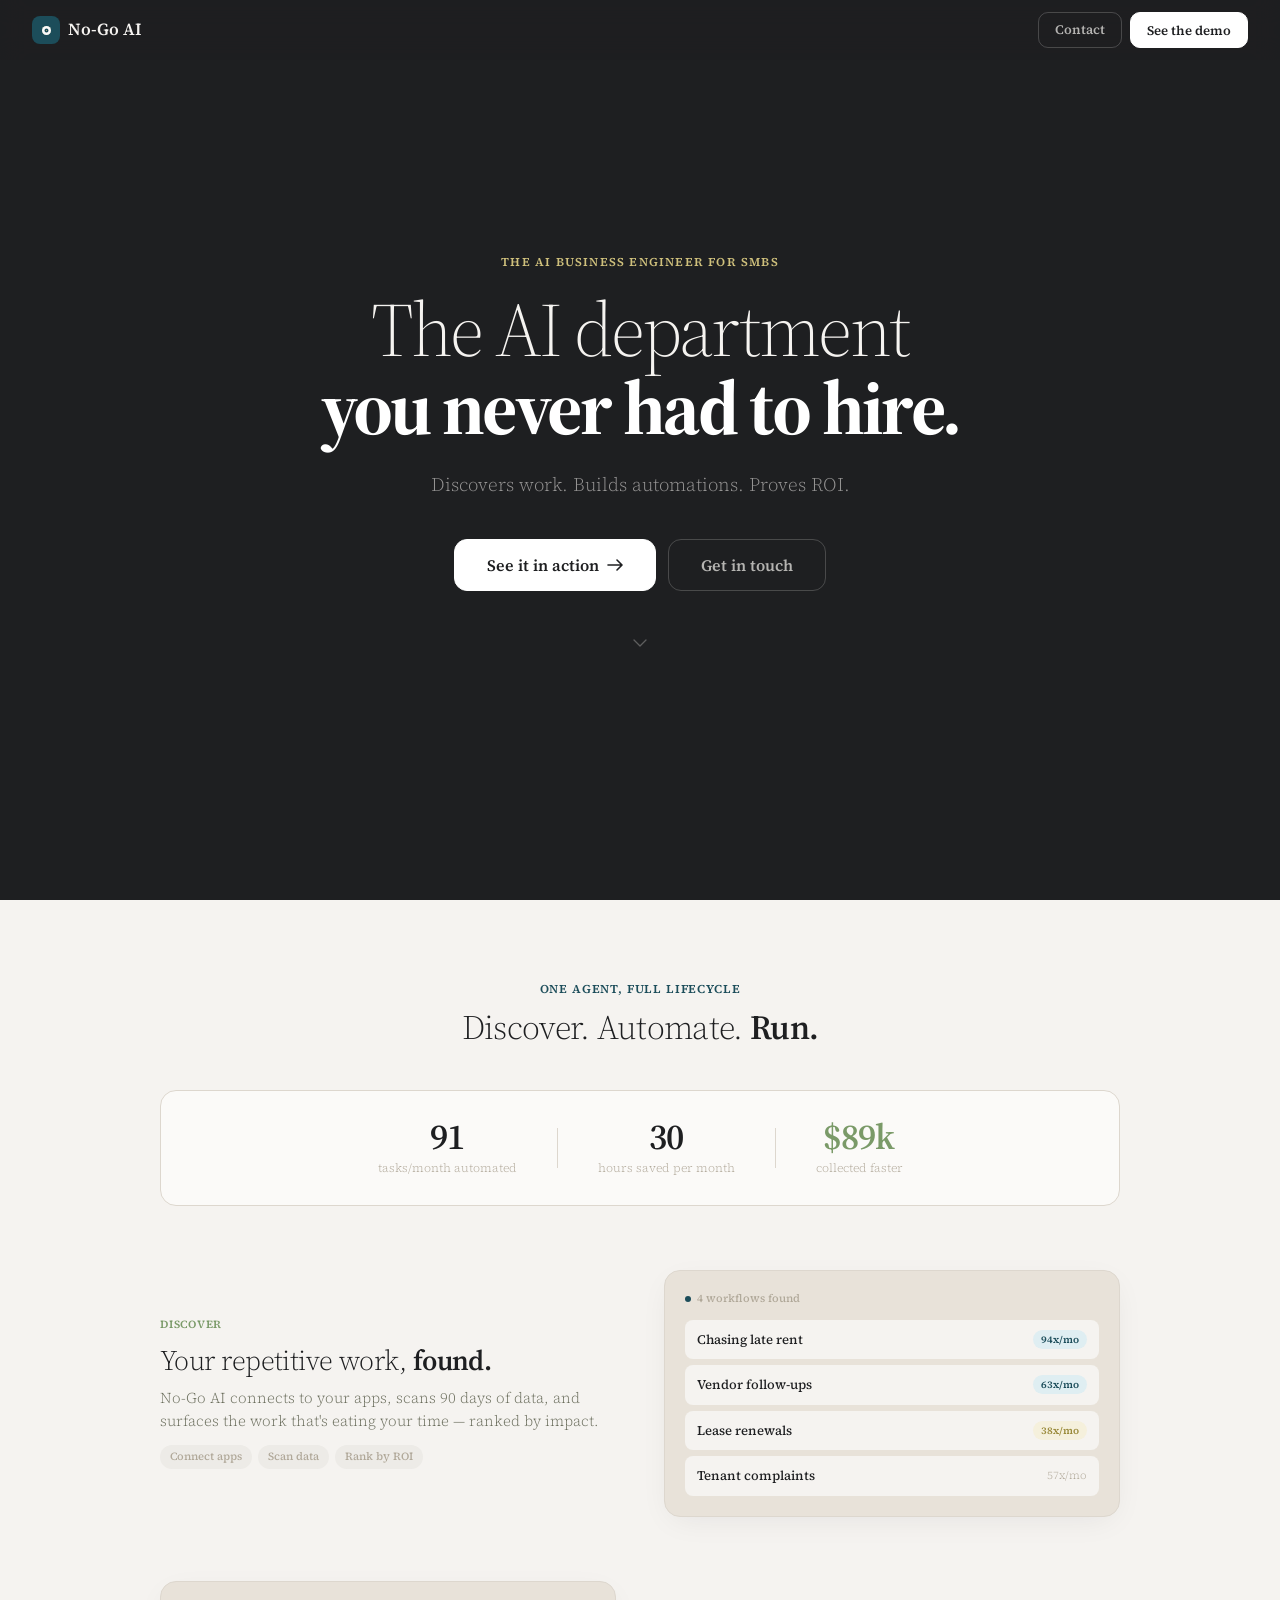
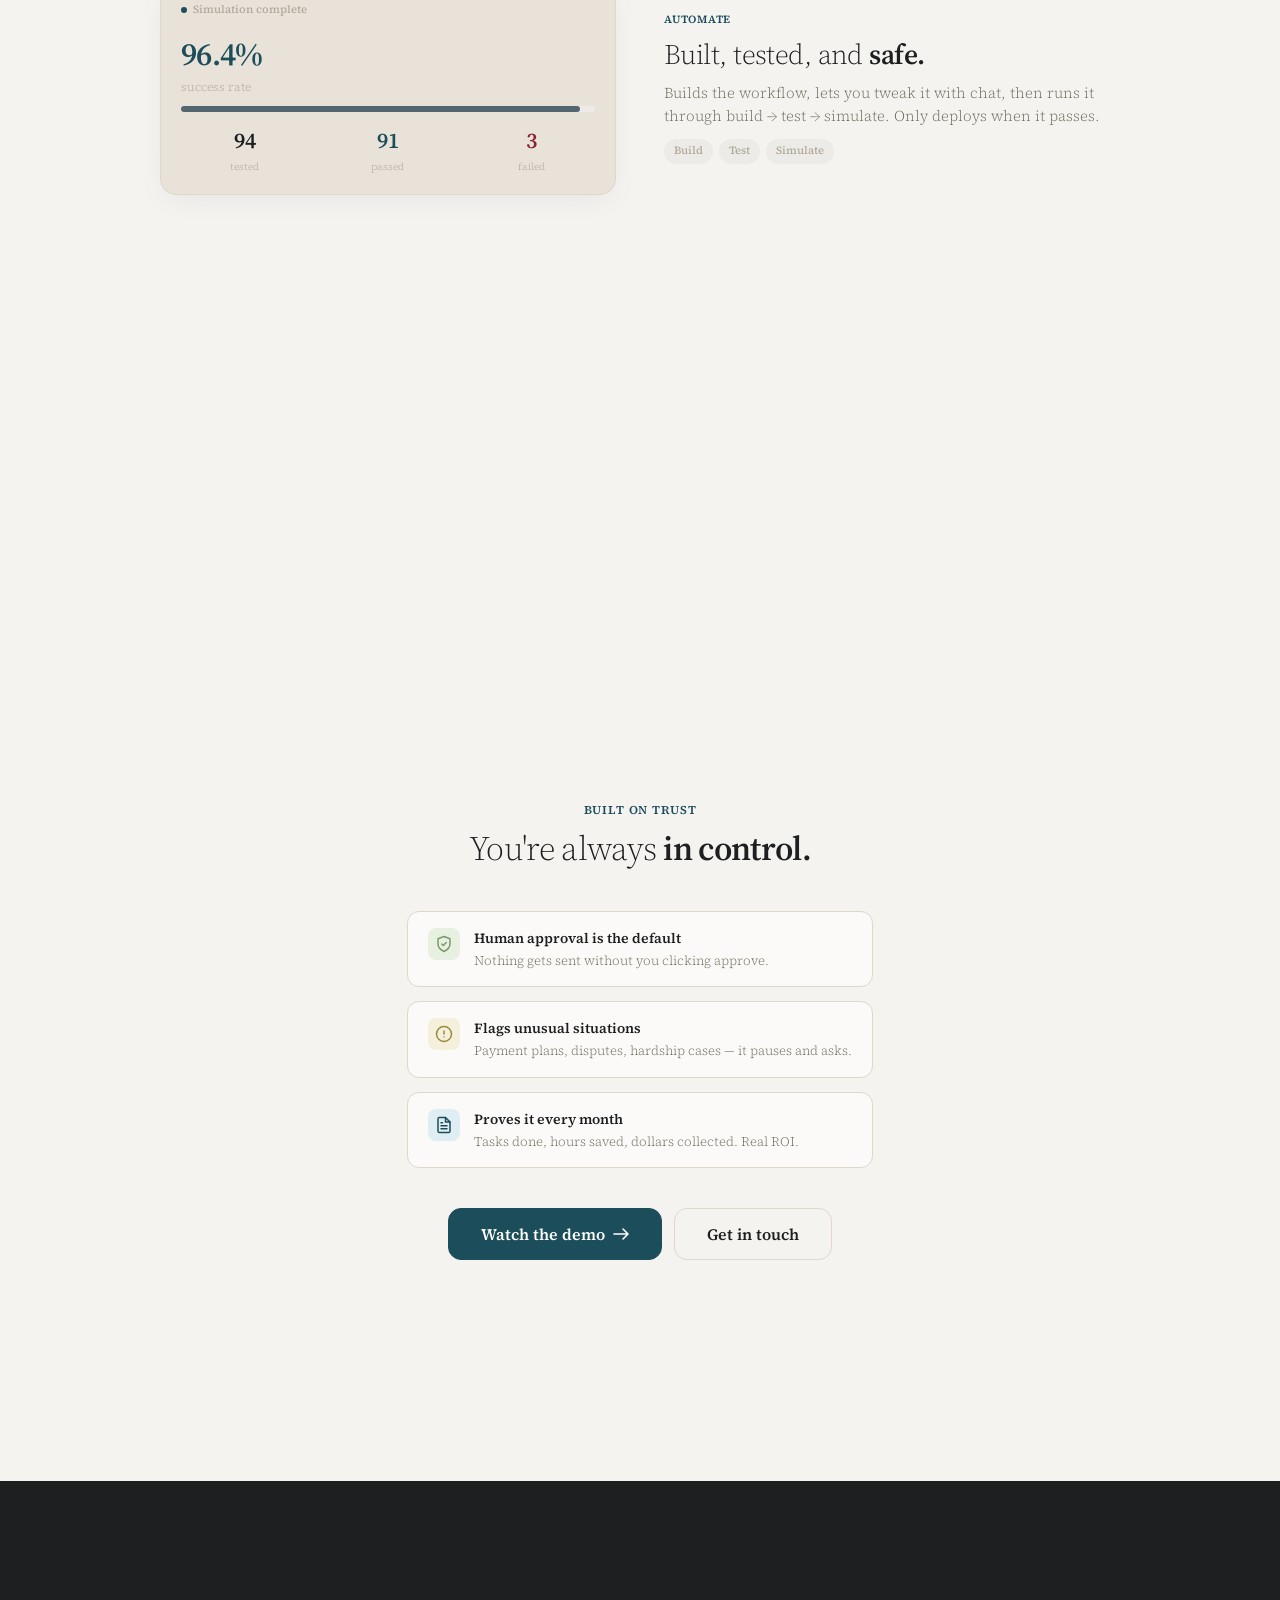
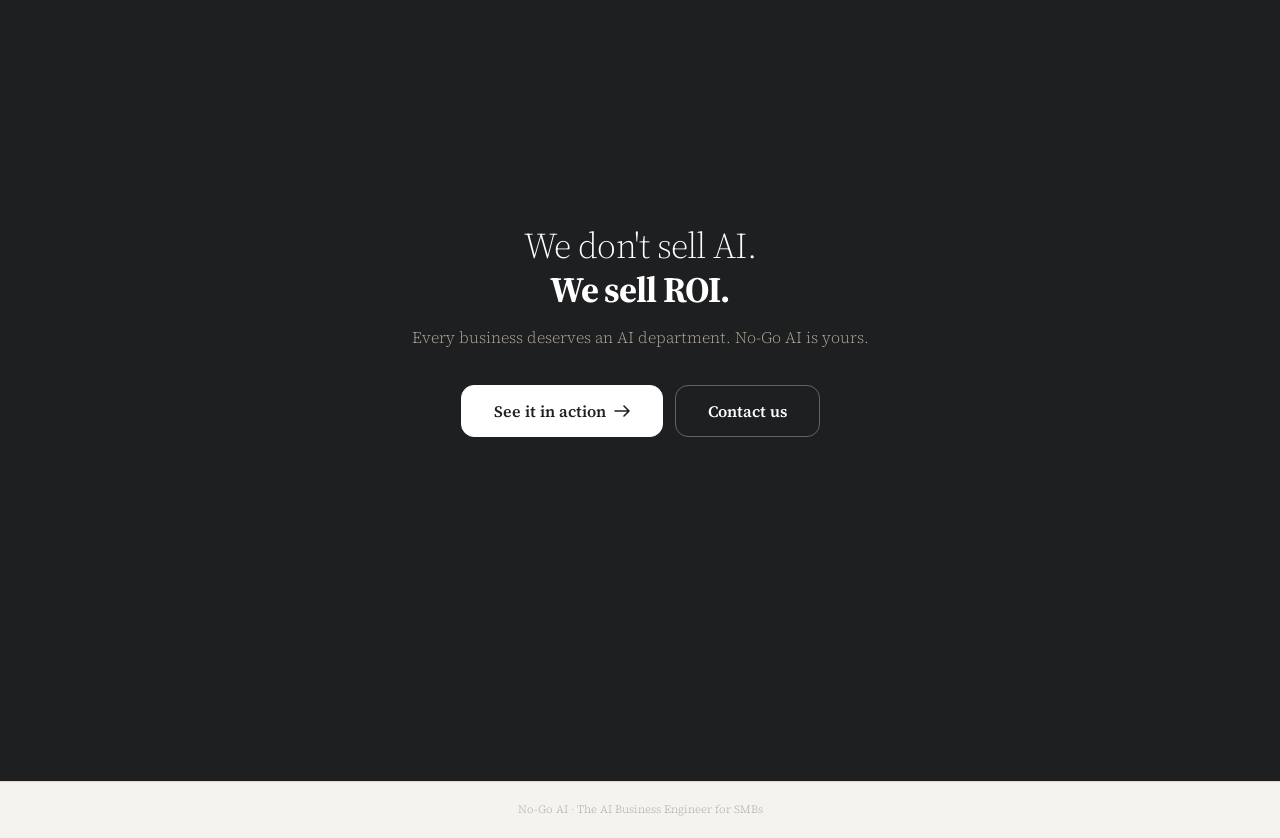
==== commit 8ed3d7f8: "Redesign landing page: dark hero, Pantone palette, remove gradients - Dark hero (Stretch Limo #1e1f2" ====
--- a/index.html
+++ b/index.html
@@ -3,200 +3,218 @@
 <head>
   <meta charset="utf-8" />
   <meta name="viewport" content="width=device-width, initial-scale=1" />
-  <title>No-Go AI · The AI Business Engineer for SMBs</title>
+  <title>No-Go AI · The AI Department You Never Had to Hire</title>
   <link rel="preconnect" href="https://fonts.googleapis.com">
   <link rel="preconnect" href="https://fonts.gstatic.com" crossorigin>
   <link href="https://fonts.googleapis.com/css2?family=Source+Serif+4:opsz,wght@8..60,300;8..60,400;8..60,500;8..60,600;8..60,700&display=swap" rel="stylesheet">
   <style>
     * { box-sizing: border-box; margin: 0; }
-    html { scroll-behavior: smooth; scroll-snap-type: y mandatory; }
-    body {
-      font-family: "Source Serif 4", Georgia, serif;
-      background: #faf9f6;
-      color: #1a2332;
-      -webkit-font-smoothing: antialiased;
-      font-size: 16px; line-height: 1.5;
-      overflow-x: hidden;
-    }
-    .snap { scroll-snap-align: start; min-height: 100vh; display: flex; flex-direction: column; justify-content: center; }
+    html { scroll-snap-type: y mandatory; scroll-behavior: smooth; }
+    body { font-family: "Source Serif 4", Georgia, serif; background: #f5f3f0; color: #1e1f21; -webkit-font-smoothing: antialiased; font-size: 16px; line-height: 1.5; overflow-x: hidden; }
+
     :root {
-      --ink: #1a2332; --ink-2: #4a5568; --ink-3: #8896a6;
-      --primary: #2b5ea7; --primary-hover: #234d8c;
-      --bg: #faf9f6; --bg-2: #f2f0ec; --paper: #fefefe;
-      --rule: #e8e5df;
-      --go: #3a8a6a; --go-soft: #edf7f2;
-      --gold: #c8a94e; --gold-soft: #fdf8eb;
+      --ink: #1e1f21; --ink-2: #6b6e5d; --ink-3: #b0a899;
+      --primary: #1c4d5a; --primary-hover: #163f4a;
+      --bg: #f5f3f0; --bg-2: #edebe7; --paper: #fbfaf8;
+      --rule: #ddd7ce;
+      --go: #7a9a68; --go-soft: #e8f0e2;
+      --gold: #cfc07c; --gold-soft: #f5f0dc;
     }
 
     /* Nav */
-    .nav {
-      position: fixed; top: 0; left: 0; right: 0;
-      display: flex; justify-content: space-between; align-items: center;
-      padding: 12px 32px; z-index: 40;
-      background: rgba(250,249,246,0.88);
-      backdrop-filter: blur(12px);
-    }
+    .nav { position: fixed; top: 0; left: 0; right: 0; display: flex; justify-content: space-between; align-items: center; padding: 12px 32px; z-index: 40; background: rgba(245,243,240,0.88); backdrop-filter: blur(12px); }
     .nav-brand { display: flex; align-items: center; gap: 8px; font-size: 17px; font-weight: 600; text-decoration: none; color: var(--ink); }
     .nav-mark { width: 28px; height: 28px; border-radius: 8px; background: var(--primary); display: grid; place-items: center; }
     .nav-mark::before { content: ""; width: 9px; height: 9px; border-radius: 50%; background: var(--gold); box-shadow: 0 0 0 2.5px var(--paper) inset, 0 0 0 4px var(--primary) inset; }
     .nav-links { display: flex; gap: 8px; }
 
     /* Buttons */
-    .btn { font-family: inherit; font-size: 14px; font-weight: 600; height: 42px; padding: 0 22px; border-radius: 10px; border: 1px solid var(--primary); background: var(--primary); color: white; cursor: pointer; display: inline-flex; align-items: center; gap: 8px; transition: transform 80ms, background 120ms, opacity 120ms; text-decoration: none; }
+    .btn { font-family: inherit; font-size: 14px; font-weight: 600; height: 42px; padding: 0 22px; border-radius: 10px; border: 1px solid var(--primary); background: var(--primary); color: white; cursor: pointer; display: inline-flex; align-items: center; gap: 8px; transition: transform 80ms, background 120ms; text-decoration: none; }
     .btn:hover { background: var(--primary-hover); }
     .btn:active { transform: translateY(1px); }
     .btn.ghost { background: transparent; color: var(--ink); border-color: var(--rule); }
     .btn.ghost:hover { background: var(--bg-2); }
     .btn.lg { height: 52px; padding: 0 32px; font-size: 16px; border-radius: 13px; }
     .btn.sm { height: 36px; padding: 0 16px; font-size: 13px; }
+    .btn.white { background: white; color: var(--ink); border-color: white; }
+    .btn.white:hover { background: var(--bg-2); }
+    .btn.ghost-white { background: transparent; color: white; border-color: rgba(255,255,255,0.3); }
+    .btn.ghost-white:hover { background: rgba(255,255,255,0.1); }
     .arrow { transition: transform 160ms; }
     .btn:hover .arrow { transform: translateX(3px); }
 
-    /* Reveal animation */
-    .reveal { opacity: 0; transform: translateY(24px); transition: opacity 0.6s cubic-bezier(0.2,0.8,0.2,1), transform 0.6s cubic-bezier(0.2,0.8,0.2,1); }
+    /* Snap panels */
+    .panel { min-height: 100vh; scroll-snap-align: start; display: flex; flex-direction: column; justify-content: center; position: relative; }
+
+    /* Reveal */
+    .reveal { opacity: 0; transform: translateY(20px); transition: opacity 0.6s cubic-bezier(0.2,0.8,0.2,1), transform 0.6s cubic-bezier(0.2,0.8,0.2,1); }
     .reveal.visible { opacity: 1; transform: translateY(0); }
-    .reveal.faded { opacity: 0.08; transform: translateY(-12px); }
-    .reveal-d1 { transition-delay: 0.1s; }
-    .reveal-d2 { transition-delay: 0.2s; }
-    .reveal-d3 { transition-delay: 0.3s; }
-
-    /* Sections */
-    section { max-width: 960px; margin: 0 auto; padding: 0 32px; }
-
-    /* ===== Hero ===== */
-    .hero { min-height: 100vh; display: flex; flex-direction: column; align-items: center; justify-content: center; text-align: center; padding-top: 60px; scroll-snap-align: start; }
-    .hero-tagline { font-size: 13px; font-weight: 600; letter-spacing: 0.07em; text-transform: uppercase; color: var(--primary); margin-bottom: 16px; }
-    .hero-title { font-size: 60px; font-weight: 300; line-height: 1.06; letter-spacing: -0.03em; max-width: 720px; margin: 0 auto 20px; }
-    .hero-title strong { font-weight: 700; }
-    .hero-sub { font-size: 19px; font-weight: 300; color: var(--ink-2); max-width: 500px; margin: 0 auto 36px; line-height: 1.5; }
+    .reveal.faded { opacity: 0.06; transform: translateY(-10px); }
+    .reveal-d1 { transition-delay: 0.1s; } .reveal-d2 { transition-delay: 0.2s; } .reveal-d3 { transition-delay: 0.3s; } .reveal-d4 { transition-delay: 0.4s; }
+
+    /* ===== Panel 1: Hero (dark) ===== */
+    .hero {
+      text-align: center; padding: 0 32px;
+      background: #1e1f21;
+      color: #f5f3f0;
+      position: relative; overflow: hidden;
+    }
+    .hero-tagline { font-size: 12px; font-weight: 600; letter-spacing: 0.1em; text-transform: uppercase; color: var(--gold); margin-bottom: 20px; }
+    .hero-title { font-size: 76px; font-weight: 300; line-height: 1.02; letter-spacing: -0.035em; max-width: 780px; margin: 0 auto 24px; color: #f5f3f0; }
+    .hero-title strong { font-weight: 700; color: white; }
+    .hero-sub { font-size: 19px; font-weight: 300; color: rgba(245,243,240,0.55); margin: 0 auto 40px; max-width: 480px; }
     .btn-row { display: flex; gap: 12px; justify-content: center; flex-wrap: wrap; }
-    .scroll-hint { margin-top: 48px; color: var(--ink-3); font-size: 12px; font-weight: 400; display: flex; flex-direction: column; align-items: center; gap: 6px; animation: float 2.5s ease-in-out infinite; }
+    .hero .btn.lg { background: white; color: #1e1f21; border-color: white; }
+    .hero .btn.lg:hover { background: #edebe7; }
+    .hero .btn.ghost-hero { background: transparent; color: rgba(245,243,240,0.7); border-color: rgba(245,243,240,0.2); }
+    .hero .btn.ghost-hero:hover { background: rgba(245,243,240,0.08); color: white; }
+
+    .scroll-hint { margin-top: 48px; color: rgba(245,243,240,0.3); font-size: 12px; display: flex; flex-direction: column; align-items: center; gap: 4px; animation: float 2.5s ease-in-out infinite; }
     @keyframes float { 0%,100% { transform: translateY(0); } 50% { transform: translateY(5px); } }
 
-    /* ===== Pipeline ===== */
-    .pipeline-section { padding: 40px 0 80px; min-height: 100vh; display: flex; flex-direction: column; justify-content: center; scroll-snap-align: start; }
-    .pipeline-section .section-label { font-size: 12px; font-weight: 600; letter-spacing: 0.07em; text-transform: uppercase; color: var(--primary); margin-bottom: 10px; text-align: center; }
-    .pipeline-section .section-title { font-size: 36px; font-weight: 300; letter-spacing: -0.02em; line-height: 1.12; margin-bottom: 48px; text-align: center; }
-    .pipeline-section .section-title strong { font-weight: 600; }
-
-    .pipeline-flow {
-      display: flex; align-items: flex-start; gap: 0;
-      position: relative;
-    }
-    .pipeline-phase {
-      flex: 1; text-align: center; position: relative;
-      padding: 0 16px;
-    }
-    .pipeline-icon-wrap {
-      width: 56px; height: 56px; border-radius: 16px;
-      display: grid; place-items: center;
-      margin: 0 auto 14px;
-      font-size: 24px;
-    }
-    .pipeline-icon-wrap.p1 { background: var(--go-soft); color: var(--go); }
-    .pipeline-icon-wrap.p2 { background: oklch(95% 0.04 230); color: var(--primary); }
-    .pipeline-icon-wrap.p3 { background: var(--gold-soft); color: var(--gold); }
-    .pipeline-phase h3 { font-size: 18px; font-weight: 600; margin-bottom: 6px; }
-    .pipeline-phase p { font-size: 14px; font-weight: 300; color: var(--ink-2); line-height: 1.5; max-width: 260px; margin: 0 auto; }
-
-    /* Connector line */
-    .pipeline-connector {
-      width: 48px; flex-shrink: 0;
-      display: flex; align-items: center; justify-content: center;
-      padding-top: 16px;
-      color: var(--rule);
-    }
-    .pipeline-connector svg { display: block; }
-    .pipeline-connector.drawn { color: var(--primary); transition: color 0.8s ease 0.3s; }
-
-    /* Sub-steps */
-    .pipeline-steps {
-      display: flex; gap: 6px; justify-content: center;
-      margin-top: 12px; flex-wrap: wrap;
-    }
-    .pipeline-step-pill {
-      font-size: 11px; font-weight: 500; padding: 4px 10px;
-      border-radius: 999px; background: var(--bg-2); color: var(--ink-3);
-    }
-
-    /* ===== Numbers ===== */
-    .numbers-snap { min-height: 100vh; display: flex; flex-direction: column; justify-content: center; scroll-snap-align: start; padding: 0 32px; }
-    .numbers {
-      padding: 64px 0;
-      background: var(--ink); color: white;
-      border-radius: 20px;
-      max-width: 960px;
-      margin: 0 auto;
-    }
-    .numbers-inner { max-width: 800px; margin: 0 auto; padding: 0 32px; text-align: center; }
-    .numbers .section-label { color: var(--gold); font-size: 12px; font-weight: 600; letter-spacing: 0.07em; text-transform: uppercase; margin-bottom: 10px; }
-    .numbers .section-title { color: white; font-size: 32px; font-weight: 300; letter-spacing: -0.02em; margin-bottom: 44px; }
-    .numbers .section-title strong { font-weight: 600; }
-    .numbers-grid { display: grid; grid-template-columns: repeat(3,1fr); gap: 32px; }
-    .num-val { font-size: 52px; font-weight: 500; letter-spacing: -0.03em; line-height: 1; }
-    .num-val .unit { font-size: 26px; font-weight: 300; }
-    .num-label { font-size: 14px; font-weight: 300; color: #a0aab4; margin-top: 8px; }
-
-    /* ===== Trust ===== */
-    .trust { padding: 80px 0 48px; text-align: center; min-height: 100vh; display: flex; flex-direction: column; justify-content: center; scroll-snap-align: start; }
-    .trust .section-label { font-size: 12px; font-weight: 600; letter-spacing: 0.07em; text-transform: uppercase; color: var(--primary); margin-bottom: 10px; }
-    .trust .section-title { font-size: 32px; font-weight: 300; letter-spacing: -0.02em; margin-bottom: 40px; }
-    .trust .section-title strong { font-weight: 600; }
-    .trust-grid { display: grid; grid-template-columns: repeat(3,1fr); gap: 16px; }
-    .trust-card { padding: 24px 20px; background: var(--paper); border: 1px solid var(--rule); border-radius: 14px; text-align: left; }
-    .trust-icon { width: 36px; height: 36px; border-radius: 10px; display: grid; place-items: center; margin-bottom: 12px; }
-    .trust-icon.green { background: var(--go-soft); color: var(--go); }
-    .trust-icon.gold { background: var(--gold-soft); color: #9a8230; }
-    .trust-icon.blue { background: oklch(95% 0.04 230); color: var(--primary); }
-    .trust-card h3 { font-size: 15px; font-weight: 600; margin-bottom: 6px; }
-    .trust-card p { font-size: 13px; font-weight: 300; color: var(--ink-2); line-height: 1.5; }
-
-    /* ===== Final CTA ===== */
-    .final-cta { padding: 56px 0 80px; text-align: center; min-height: 100vh; display: flex; flex-direction: column; justify-content: center; scroll-snap-align: start; }
-    .final-cta .section-title { font-size: 32px; font-weight: 300; letter-spacing: -0.02em; margin-bottom: 28px; }
-    .final-cta .section-title strong { font-weight: 600; }
+    /* Nav goes transparent on dark hero */
+    .nav { background: rgba(30,31,33,0.7); backdrop-filter: blur(12px); }
+    .nav-brand { color: #f5f3f0; }
+    .nav .btn.ghost.sm { color: rgba(245,243,240,0.7); border-color: rgba(245,243,240,0.2); }
+    .nav .btn.ghost.sm:hover { background: rgba(245,243,240,0.08); color: white; }
+    .nav .btn.sm:not(.ghost) { background: white; color: #1e1f21; border-color: white; }
+    .nav .btn.sm:not(.ghost):hover { background: #edebe7; }
+
+    /* ===== Panel 2: Pipeline ===== */
+    .pipeline-panel { padding: 80px 32px; scroll-snap-align: start; }
+    .pipeline-inner { max-width: 960px; margin: 0 auto; }
+    .section-label { font-size: 12px; font-weight: 600; letter-spacing: 0.07em; text-transform: uppercase; color: var(--primary); margin-bottom: 10px; text-align: center; }
+    .section-title { font-size: 34px; font-weight: 300; letter-spacing: -0.02em; line-height: 1.12; margin-bottom: 44px; text-align: center; }
+    .section-title strong { font-weight: 600; }
+
+    /* Stats strip */
+    .stats-strip {
+      display: flex; gap: 40px; justify-content: center; align-items: center;
+      margin-bottom: 64px;
+      padding: 28px 32px;
+      background: var(--paper); border: 1px solid var(--rule);
+      border-radius: 16px;
+    }
+    .stats-strip-item { text-align: center; }
+    .stats-strip-val { font-size: 36px; font-weight: 600; letter-spacing: -0.02em; line-height: 1; color: var(--ink); }
+    .stats-strip-val.green { color: var(--go); }
+    .stats-strip-label { font-size: 12px; font-weight: 300; color: var(--ink-3); margin-top: 4px; }
+    .stats-strip-divider { width: 1px; height: 40px; background: var(--rule); }
+
+    /* Feature rows — Lindy style */
+    .feature-rows { display: flex; flex-direction: column; gap: 64px; }
+    .feature-row {
+      display: grid; grid-template-columns: 1fr 1fr;
+      gap: 48px; align-items: center;
+    }
+    .feature-row.reverse { direction: rtl; }
+    .feature-row.reverse > * { direction: ltr; }
+    .feature-text {}
+    .feature-label { font-size: 11px; font-weight: 600; letter-spacing: 0.07em; text-transform: uppercase; margin-bottom: 10px; }
+    .feature-label.green { color: var(--go); }
+    .feature-label.blue { color: var(--primary); }
+    .feature-label.gold { color: var(--gold); }
+    .feature-text h3 { font-size: 28px; font-weight: 300; letter-spacing: -0.02em; line-height: 1.15; margin-bottom: 10px; }
+    .feature-text h3 strong { font-weight: 600; }
+    .feature-text p { font-size: 15px; font-weight: 300; color: var(--ink-2); line-height: 1.55; }
+    .feature-pills { display: flex; gap: 6px; margin-top: 12px; flex-wrap: wrap; }
+    .feature-pill { font-size: 11px; font-weight: 500; padding: 4px 10px; border-radius: 999px; background: var(--bg-2); color: var(--ink-3); }
+
+    /* Mockup cards */
+    .mockup {
+      background: var(--paper); border: 1px solid var(--rule);
+      border-radius: 16px; padding: 20px;
+      box-shadow: 0 8px 32px -8px rgba(30,31,33,0.08);
+    }
+    .mockup-gradient {
+      background: var(--go-soft);
+    }
+    .mockup-gradient-blue {
+      background: #dfeef2;
+    }
+    .mockup-gradient-gold {
+      background: var(--gold-soft);
+    }
+    .mockup-header { font-size: 11px; font-weight: 500; color: var(--ink-3); margin-bottom: 12px; display: flex; align-items: center; gap: 6px; }
+    .mockup-header .dot { width: 6px; height: 6px; border-radius: 50%; }
+    .mockup-header .dot.green { background: var(--go); }
+    .mockup-header .dot.blue { background: var(--primary); }
+    .mockup-header .dot.gold { background: var(--gold); }
+    .mockup-item { display: flex; justify-content: space-between; align-items: center; padding: 10px 12px; background: var(--bg); border-radius: 8px; margin-bottom: 6px; font-size: 13px; }
+    .mockup-item:last-child { margin-bottom: 0; }
+    .mockup-item .name { font-weight: 500; }
+    .mockup-item .meta { font-size: 11px; color: var(--ink-3); font-weight: 300; }
+    .mockup-item .pill-sm { font-size: 10px; font-weight: 600; padding: 2px 8px; border-radius: 999px; }
+    .mockup-item .pill-sm.green { background: var(--go-soft); color: var(--go); }
+    .mockup-item .pill-sm.gold { background: var(--gold-soft); color: #9a8a3a; }
+    .mockup-bar { height: 6px; border-radius: 3px; background: var(--bg-2); margin: 8px 0; }
+    .mockup-bar-fill { height: 100%; border-radius: 3px; }
+    .mockup-bar-fill.green { background: var(--go); }
+    .mockup-bar-fill.blue { background: var(--primary); }
+    .mockup-stat-row { display: flex; gap: 16px; margin-top: 12px; }
+    .mockup-stat { text-align: center; flex: 1; }
+    .mockup-stat-v { font-size: 22px; font-weight: 600; letter-spacing: -0.02em; }
+    .mockup-stat-v.green { color: var(--go); }
+    .mockup-stat-k { font-size: 10px; font-weight: 300; color: var(--ink-3); margin-top: 2px; }
+    .mockup-chat { padding: 8px 12px; border-radius: 12px 12px 12px 4px; background: var(--bg); font-size: 12px; color: var(--ink-2); line-height: 1.5; margin-bottom: 6px; }
+    .mockup-chat.reply { border-radius: 12px 12px 4px 12px; background: var(--primary); color: white; margin-left: 32px; }
+
+    /* ===== Panel 3: Trust + CTA ===== */
+    .trust-panel { padding: 0 32px; }
+    .trust-inner { max-width: 720px; margin: 0 auto; text-align: center; }
+    .trust-list { display: flex; flex-direction: column; gap: 14px; margin: 32px 0 40px; text-align: left; }
+    .trust-item { display: flex; gap: 14px; align-items: flex-start; padding: 16px 20px; background: var(--paper); border: 1px solid var(--rule); border-radius: 12px; }
+    .trust-item-icon { width: 32px; height: 32px; border-radius: 8px; display: grid; place-items: center; flex-shrink: 0; }
+    .trust-item-icon.green { background: var(--go-soft); color: var(--go); }
+    .trust-item-icon.gold { background: var(--gold-soft); color: #9a8a3a; }
+    .trust-item-icon.blue { background: #dfeef2; color: var(--primary); }
+    .trust-item h4 { font-size: 14px; font-weight: 600; margin-bottom: 2px; }
+    .trust-item p { font-size: 13px; font-weight: 300; color: var(--ink-2); }
+
+    /* ===== Panel 4: Dark close ===== */
+    .dark-close { background: #1e1f21; color: white; text-align: center; padding: 0 32px; }
+    .dark-inner { max-width: 640px; margin: 0 auto; }
+    .dark-close .big-line { font-size: 36px; font-weight: 300; line-height: 1.2; letter-spacing: -0.02em; }
+    .dark-close .big-line strong { font-weight: 700; }
+    .dark-close .sub-line { font-size: 16px; font-weight: 300; color: #b0a899; margin-top: 14px; margin-bottom: 36px; }
 
     /* Footer */
-    .footer { padding: 24px 32px; text-align: center; font-size: 12px; font-weight: 300; color: var(--ink-3); border-top: 1px solid var(--rule); }
+    .footer { padding: 20px 32px; text-align: center; font-size: 11px; font-weight: 300; color: var(--ink-3); border-top: 1px solid var(--rule); scroll-snap-align: none; }
 
     /* Modal */
-    .modal-bg { position: fixed; inset: 0; background: rgba(26,35,50,0.30); backdrop-filter: blur(4px); display: grid; place-items: center; z-index: 50; animation: fadeup 180ms ease both; padding: 24px; }
-    .modal { width: 380px; max-width: 100%; background: var(--paper); border-radius: 18px; padding: 32px; box-shadow: 0 24px 64px -16px rgba(26,35,50,0.25); text-align: center; }
+    .modal-bg { position: fixed; inset: 0; background: rgba(30,31,33,0.30); backdrop-filter: blur(4px); display: grid; place-items: center; z-index: 50; animation: fadeup 180ms ease both; padding: 24px; }
+    .modal { width: 380px; max-width: 100%; background: var(--paper); border-radius: 18px; padding: 32px; box-shadow: 0 24px 64px -16px rgba(30,31,33,0.25); text-align: center; }
     .modal h3 { font-size: 22px; font-weight: 400; letter-spacing: -0.015em; margin-bottom: 6px; }
     .modal p { font-size: 14px; font-weight: 300; color: var(--ink-2); margin-bottom: 20px; }
     .modal input { width: 100%; height: 44px; padding: 0 14px; border: 1px solid var(--rule); border-radius: 10px; font-family: inherit; font-size: 15px; font-weight: 400; background: var(--bg-2); color: var(--ink); outline: none; text-align: center; letter-spacing: 0.04em; }
     .modal input:focus { border-color: var(--primary); }
     .modal input::placeholder { color: var(--ink-3); letter-spacing: 0; }
-    .modal .error { font-size: 12px; color: #e53935; margin-top: 6px; min-height: 18px; }
+    .modal .error { font-size: 12px; color: #8b2332; margin-top: 6px; min-height: 18px; }
     .modal .actions { display: flex; gap: 8px; justify-content: center; margin-top: 16px; }
 
     @keyframes fadeup { from { opacity: 0; transform: translateY(8px); } to { opacity: 1; transform: translateY(0); } }
-
-    /* Counter animation */
-    .num-val[data-to] { font-variant-numeric: tabular-nums; }
 
     /* Mobile */
     @media (max-width: 768px) {
       .nav { padding: 10px 16px; }
-      section { padding-left: 16px; padding-right: 16px; }
-      .hero-title { font-size: 36px; }
+      .hero, .pipeline-panel, .trust-panel, .dark-close { padding-left: 16px; padding-right: 16px; }
+      .hero-title { font-size: 42px; }
       .hero-sub { font-size: 16px; }
-      .pipeline-flow { flex-direction: column; align-items: center; gap: 20px; }
-      .pipeline-connector { width: auto; height: 32px; padding-top: 0; transform: rotate(90deg); }
-      .pipeline-section .section-title { font-size: 28px; }
-      .numbers-snap { padding: 0 16px; }
-      .numbers { padding: 48px 0; }
-      .numbers-grid { grid-template-columns: 1fr; gap: 24px; }
-      .numbers .section-title { font-size: 26px; }
-      .num-val { font-size: 40px; }
-      .trust-grid { grid-template-columns: 1fr; }
-      .trust .section-title { font-size: 26px; }
-      .final-cta .section-title { font-size: 26px; }
+      .hero::before { width: 500px; height: 500px; }
+      .stats-strip { flex-direction: column; gap: 20px; padding: 24px; }
+      .stats-strip-divider { width: 60px; height: 1px; }
+      .stats-strip-val { font-size: 28px; }
+      .feature-row, .feature-row.reverse { grid-template-columns: 1fr; gap: 24px; direction: ltr; }
+      .feature-text h3 { font-size: 22px; }
+      .feature-rows { gap: 48px; }
+      .section-title { font-size: 26px; margin-bottom: 32px; }
+      .dark-close .big-line { font-size: 26px; }
       .scroll-hint { display: none; }
     }
     @media (max-width: 480px) {
-      .hero-title { font-size: 28px; }
-      .pipeline-phase h3 { font-size: 16px; }
+      .hero-title { font-size: 32px; }
+      .hero-stats { flex-direction: column; gap: 16px; }
+      .hero-divider { display: none; }
     }
   </style>
 </head>
@@ -211,133 +229,173 @@
     </div>
   </nav>
 
-  <!-- Hero -->
-  <section class="hero">
+  <!-- Panel 1: Hero (dark) -->
+  <section class="panel hero">
     <div class="hero-tagline reveal">The AI Business Engineer for SMBs</div>
-    <h1 class="hero-title reveal reveal-d1">Stop doing work <strong>AI should do.</strong></h1>
-    <p class="hero-sub reveal reveal-d2">No-Go AI finds repetitive work, automates it safely, and proves the time it saved you — every month.</p>
+    <h1 class="hero-title reveal reveal-d1">The AI department<br><strong>you never had to hire.</strong></h1>
+    <p class="hero-sub reveal reveal-d2">Discovers work. Builds automations. Proves ROI.</p>
     <div class="btn-row reveal reveal-d3">
       <button class="btn lg" id="hero-demo-btn">See it in action
         <svg class="arrow" width="16" height="12" viewBox="0 0 16 12" fill="none"><path d="M1 6h13M10 1l5 5-5 5" stroke="currentColor" stroke-width="1.6" stroke-linecap="round" stroke-linejoin="round"/></svg>
       </button>
-      <a class="btn ghost lg" href="mailto:ori@no-go.ai">Get in touch</a>
+      <a class="btn ghost-hero lg" href="mailto:ori@no-go.ai">Get in touch</a>
     </div>
     <div class="scroll-hint">
       <svg width="14" height="8" viewBox="0 0 14 8" fill="none"><path d="M1 1l6 6 6-6" stroke="currentColor" stroke-width="1.3" stroke-linecap="round" stroke-linejoin="round"/></svg>
     </div>
   </section>
 
-  <!-- Pipeline: Discover → Automate → Run -->
-  <section class="pipeline-section" id="how">
-    <div class="section-label reveal">One agent, full lifecycle</div>
-    <h2 class="section-title reveal">Discover. Automate. <strong>Run.</strong></h2>
-    <div class="pipeline-flow">
-      <div class="pipeline-phase reveal">
-        <div class="pipeline-icon-wrap p1">
-          <svg width="26" height="26" viewBox="0 0 24 24" fill="none" stroke="currentColor" stroke-width="1.8" stroke-linecap="round" stroke-linejoin="round"><circle cx="11" cy="11" r="8"/><path d="M21 21l-4.35-4.35"/></svg>
-        </div>
-        <h3>Discover</h3>
-        <p>Connects to your apps, scans 90 days of data, finds the work that's eating your time.</p>
-        <div class="pipeline-steps">
-          <span class="pipeline-step-pill">Connect apps</span>
-          <span class="pipeline-step-pill">Scan data</span>
-          <span class="pipeline-step-pill">Rank work</span>
-        </div>
-      </div>
-      <div class="pipeline-connector reveal reveal-d1" id="conn1">
-        <svg width="32" height="12" viewBox="0 0 32 12" fill="none"><path d="M1 6h29M25 1l5 5-5 5" stroke="currentColor" stroke-width="1.4" stroke-linecap="round" stroke-linejoin="round"/></svg>
-      </div>
-      <div class="pipeline-phase reveal reveal-d1">
-        <div class="pipeline-icon-wrap p2">
-          <svg width="26" height="26" viewBox="0 0 24 24" fill="none" stroke="currentColor" stroke-width="1.8" stroke-linecap="round" stroke-linejoin="round"><path d="M12 20h9"/><path d="M16.5 3.5a2.12 2.12 0 013 3L7 19l-4 1 1-4L16.5 3.5z"/></svg>
-        </div>
-        <h3>Automate</h3>
-        <p>Builds the workflow, tests it against real scenarios, only deploys when it's safe.</p>
-        <div class="pipeline-steps">
-          <span class="pipeline-step-pill">Build</span>
-          <span class="pipeline-step-pill">Test</span>
-          <span class="pipeline-step-pill">Simulate</span>
-        </div>
-      </div>
-      <div class="pipeline-connector reveal reveal-d2" id="conn2">
-        <svg width="32" height="12" viewBox="0 0 32 12" fill="none"><path d="M1 6h29M25 1l5 5-5 5" stroke="currentColor" stroke-width="1.4" stroke-linecap="round" stroke-linejoin="round"/></svg>
-      </div>
-      <div class="pipeline-phase reveal reveal-d2">
-        <div class="pipeline-icon-wrap p3">
-          <svg width="26" height="26" viewBox="0 0 24 24" fill="none" stroke="currentColor" stroke-width="1.8" stroke-linecap="round" stroke-linejoin="round"><path d="M22 12h-4l-3 9L9 3l-3 9H2"/></svg>
-        </div>
-        <h3>Run & Improve</h3>
-        <p>Handles work daily, learns from exceptions, proves ROI every month.</p>
-        <div class="pipeline-steps">
-          <span class="pipeline-step-pill">Execute</span>
-          <span class="pipeline-step-pill">Monitor</span>
-          <span class="pipeline-step-pill">Learn</span>
+  <!-- Panel 2: Pipeline -->
+  <section class="pipeline-panel" id="how">
+    <div class="pipeline-inner">
+      <div class="section-label reveal">One agent, full lifecycle</div>
+      <h2 class="section-title reveal">Discover. Automate. <strong>Run.</strong></h2>
+
+      <div class="stats-strip reveal">
+        <div class="stats-strip-item">
+          <div class="stats-strip-val" data-to="94">0</div>
+          <div class="stats-strip-label">tasks/month automated</div>
+        </div>
+        <div class="stats-strip-divider"></div>
+        <div class="stats-strip-item">
+          <div class="stats-strip-val" data-to="31">0</div>
+          <div class="stats-strip-label">hours saved per month</div>
+        </div>
+        <div class="stats-strip-divider"></div>
+        <div class="stats-strip-item">
+          <div class="stats-strip-val green" data-to="92" data-prefix="$" data-suffix="k">$0k</div>
+          <div class="stats-strip-label">collected faster</div>
+        </div>
+      </div>
+
+      <div class="feature-rows">
+        <!-- Discover -->
+        <div class="feature-row reveal">
+          <div class="feature-text">
+            <div class="feature-label green">Discover</div>
+            <h3>Your repetitive work, <strong>found.</strong></h3>
+            <p>No-Go AI connects to your apps, scans 90 days of data, and surfaces the work that's eating your time — ranked by impact.</p>
+            <div class="feature-pills">
+              <span class="feature-pill">Connect apps</span>
+              <span class="feature-pill">Scan data</span>
+              <span class="feature-pill">Rank by ROI</span>
+            </div>
+          </div>
+          <div class="mockup" style="background: #e8e2d9;">
+            <div class="mockup-header"><span class="dot" style="background: #1c4d5a;"></span> 4 workflows found</div>
+            <div class="mockup-item"><span class="name">Chasing late rent</span><span class="pill-sm" style="background:#dfeef2;color:#1c4d5a;">94x/mo</span></div>
+            <div class="mockup-item"><span class="name">Vendor follow-ups</span><span class="pill-sm" style="background:#dfeef2;color:#1c4d5a;">63x/mo</span></div>
+            <div class="mockup-item"><span class="name">Lease renewals</span><span class="pill-sm" style="background:#f5f0dc;color:#9a8a3a;">38x/mo</span></div>
+            <div class="mockup-item"><span class="name">Tenant complaints</span><span class="meta">57x/mo</span></div>
+          </div>
+        </div>
+
+        <!-- Automate -->
+        <div class="feature-row reverse reveal">
+          <div class="feature-text">
+            <div class="feature-label blue">Automate</div>
+            <h3>Built, tested, and <strong>safe.</strong></h3>
+            <p>Builds the workflow, lets you tweak it with chat, then runs it through build → test → simulate. Only deploys when it passes.</p>
+            <div class="feature-pills">
+              <span class="feature-pill">Build</span>
+              <span class="feature-pill">Test</span>
+              <span class="feature-pill">Simulate</span>
+            </div>
+          </div>
+          <div class="mockup" style="background: #e8e2d9;">
+            <div class="mockup-header"><span class="dot" style="background: #1c4d5a;"></span> Simulation complete</div>
+            <div style="font-size: 32px; font-weight: 600; letter-spacing: -0.02em; color: #1c4d5a;">96.4%</div>
+            <div style="font-size: 12px; font-weight: 300; color: #b0a899; margin-bottom: 10px;">success rate</div>
+            <div class="mockup-bar"><div class="mockup-bar-fill" style="width: 96.4%; background: #546670;"></div></div>
+            <div class="mockup-stat-row">
+              <div class="mockup-stat"><div class="mockup-stat-v">94</div><div class="mockup-stat-k">tested</div></div>
+              <div class="mockup-stat"><div class="mockup-stat-v" style="color: #1c4d5a;">91</div><div class="mockup-stat-k">passed</div></div>
+              <div class="mockup-stat"><div class="mockup-stat-v" style="color: #8b2332;">3</div><div class="mockup-stat-k">failed</div></div>
+            </div>
+          </div>
+        </div>
+
+        <!-- Run -->
+        <div class="feature-row reveal">
+          <div class="feature-text">
+            <div class="feature-label gold">Run & Improve</div>
+            <h3>Working for you, <strong>every day.</strong></h3>
+            <p>Runs workflows daily. You approve actions until you trust it — then it just works. Learns from exceptions and proves ROI every month.</p>
+            <div class="feature-pills">
+              <span class="feature-pill">Execute</span>
+              <span class="feature-pill">Monitor</span>
+              <span class="feature-pill">Learn</span>
+            </div>
+          </div>
+          <div class="mockup" style="background: #e8e2d9;">
+            <div class="mockup-header"><span class="dot" style="background: #cfc07c;"></span> This month</div>
+            <div class="mockup-chat">Hi Abigail, I drafted a late rent reminder for Ava Thompson. Want me to send it?</div>
+            <div class="mockup-chat reply" style="background: #1c4d5a;">Send it</div>
+            <div class="mockup-stat-row" style="margin-top: 16px; padding-top: 12px; border-top: 1px solid #ddd7ce;">
+              <div class="mockup-stat"><div class="mockup-stat-v">148</div><div class="mockup-stat-k">sent</div></div>
+              <div class="mockup-stat"><div class="mockup-stat-v">31h</div><div class="mockup-stat-k">saved</div></div>
+              <div class="mockup-stat"><div class="mockup-stat-v" style="color:#1c4d5a;">$92k</div><div class="mockup-stat-k">collected</div></div>
+            </div>
+          </div>
         </div>
       </div>
     </div>
   </section>
 
-  <!-- Numbers -->
-  <div class="numbers-snap">
-  <div class="numbers reveal">
-    <div class="numbers-inner">
-      <div class="section-label">First month results</div>
-      <h2 class="section-title">Proof, not <strong>promises.</strong></h2>
-      <div class="numbers-grid">
-        <div>
-          <div class="num-val" data-to="94">0<span class="unit">x</span></div>
-          <div class="num-label">tasks automated per month</div>
-        </div>
-        <div>
-          <div class="num-val" data-to="31">0<span class="unit">h</span></div>
-          <div class="num-label">hours saved — almost a full work week</div>
-        </div>
-        <div>
-          <div class="num-val" data-prefix="$" data-to="92">$0<span class="unit">k</span></div>
-          <div class="num-label">collected faster with AI reminders</div>
-        </div>
-      </div>
-    </div>
-  </div>
-  </div>
-
-  <!-- Trust -->
-  <section class="trust">
-    <div class="section-label reveal">Built on trust</div>
-    <h2 class="section-title reveal">You're always <strong>in control.</strong></h2>
-    <div class="trust-grid">
-      <div class="trust-card reveal">
-        <div class="trust-icon green">
-          <svg width="20" height="20" viewBox="0 0 24 24" fill="none" stroke="currentColor" stroke-width="2" stroke-linecap="round" stroke-linejoin="round"><path d="M12 22s8-4 8-10V5l-8-3-8 3v7c0 6 8 10 8 10z"/><path d="M9 12l2 2 4-4"/></svg>
-        </div>
-        <h3>Human approval is the default</h3>
-        <p>Nothing gets sent without you clicking approve. No-Go AI asks first — always.</p>
-      </div>
-      <div class="trust-card reveal reveal-d1">
-        <div class="trust-icon gold">
-          <svg width="20" height="20" viewBox="0 0 24 24" fill="none" stroke="currentColor" stroke-width="2" stroke-linecap="round" stroke-linejoin="round"><circle cx="12" cy="12" r="10"/><path d="M12 8v4M12 16h.01"/></svg>
-        </div>
-        <h3>Flags unusual situations</h3>
-        <p>Payment plans, disputes, hardship cases — it pauses and asks you what to do.</p>
-      </div>
-      <div class="trust-card reveal reveal-d2">
-        <div class="trust-icon blue">
-          <svg width="20" height="20" viewBox="0 0 24 24" fill="none" stroke="currentColor" stroke-width="2" stroke-linecap="round" stroke-linejoin="round"><path d="M14 2H6a2 2 0 00-2 2v16a2 2 0 002 2h12a2 2 0 002-2V8z"/><path d="M14 2v6h6M16 13H8M16 17H8M10 9H8"/></svg>
-        </div>
-        <h3>Proves it every month</h3>
-        <p>Tasks done, hours saved, dollars collected. An AI Savings Statement you can show your team.</p>
+  <!-- Panel 3: Trust + CTA -->
+  <section class="panel trust-panel">
+    <div class="trust-inner">
+      <div class="section-label reveal">Built on trust</div>
+      <h2 class="section-title reveal">You're always <strong>in control.</strong></h2>
+      <div class="trust-list">
+        <div class="trust-item reveal">
+          <div class="trust-item-icon green">
+            <svg width="18" height="18" viewBox="0 0 24 24" fill="none" stroke="currentColor" stroke-width="2" stroke-linecap="round" stroke-linejoin="round"><path d="M12 22s8-4 8-10V5l-8-3-8 3v7c0 6 8 10 8 10z"/><path d="M9 12l2 2 4-4"/></svg>
+          </div>
+          <div>
+            <h4>Human approval is the default</h4>
+            <p>Nothing gets sent without you clicking approve.</p>
+          </div>
+        </div>
+        <div class="trust-item reveal reveal-d1">
+          <div class="trust-item-icon gold">
+            <svg width="18" height="18" viewBox="0 0 24 24" fill="none" stroke="currentColor" stroke-width="2" stroke-linecap="round" stroke-linejoin="round"><circle cx="12" cy="12" r="10"/><path d="M12 8v4M12 16h.01"/></svg>
+          </div>
+          <div>
+            <h4>Flags unusual situations</h4>
+            <p>Payment plans, disputes, hardship cases — it pauses and asks.</p>
+          </div>
+        </div>
+        <div class="trust-item reveal reveal-d2">
+          <div class="trust-item-icon blue">
+            <svg width="18" height="18" viewBox="0 0 24 24" fill="none" stroke="currentColor" stroke-width="2" stroke-linecap="round" stroke-linejoin="round"><path d="M14 2H6a2 2 0 00-2 2v16a2 2 0 002 2h12a2 2 0 002-2V8z"/><path d="M14 2v6h6M16 13H8M16 17H8M10 9H8"/></svg>
+          </div>
+          <div>
+            <h4>Proves it every month</h4>
+            <p>Tasks done, hours saved, dollars collected. Real ROI.</p>
+          </div>
+        </div>
+      </div>
+      <div class="btn-row reveal reveal-d3">
+        <button class="btn lg" id="trust-demo-btn">Watch the demo
+          <svg class="arrow" width="16" height="12" viewBox="0 0 16 12" fill="none"><path d="M1 6h13M10 1l5 5-5 5" stroke="currentColor" stroke-width="1.6" stroke-linecap="round" stroke-linejoin="round"/></svg>
+        </button>
+        <a class="btn ghost lg" href="mailto:ori@no-go.ai">Get in touch</a>
       </div>
     </div>
   </section>
 
-  <!-- Final CTA -->
-  <section class="final-cta reveal">
-    <h2 class="section-title">Ready to see <strong>what it does?</strong></h2>
-    <div class="btn-row">
-      <button class="btn lg" id="final-demo-btn">Watch the demo
-        <svg class="arrow" width="16" height="12" viewBox="0 0 16 12" fill="none"><path d="M1 6h13M10 1l5 5-5 5" stroke="currentColor" stroke-width="1.6" stroke-linecap="round" stroke-linejoin="round"/></svg>
-      </button>
-      <a class="btn ghost lg" href="mailto:ori@no-go.ai">Contact us</a>
+  <!-- Panel 4: Dark close -->
+  <section class="panel dark-close">
+    <div class="dark-inner">
+      <div class="big-line reveal">We don't sell AI.<br><strong>We sell ROI.</strong></div>
+      <div class="sub-line reveal reveal-d1">Every business deserves an AI department. No-Go AI is yours.</div>
+      <div class="btn-row reveal reveal-d2">
+        <button class="btn lg white" id="final-demo-btn">See it in action
+          <svg class="arrow" width="16" height="12" viewBox="0 0 16 12" fill="none"><path d="M1 6h13M10 1l5 5-5 5" stroke="currentColor" stroke-width="1.6" stroke-linecap="round" stroke-linejoin="round"/></svg>
+        </button>
+        <a class="btn ghost-white lg" href="mailto:ori@no-go.ai">Contact us</a>
+      </div>
     </div>
   </section>
 
@@ -361,59 +419,50 @@
     // Scroll reveal + fade out
     const obs = new IntersectionObserver((entries) => {
       entries.forEach(e => {
-        if (e.isIntersecting) {
-          e.target.classList.add("visible");
-          e.target.classList.remove("faded");
-        } else if (e.target.classList.contains("visible")) {
-          // Only fade if scrolled past (above viewport)
-          const r = e.boundingClientRect;
-          if (r.bottom < 0) e.target.classList.add("faded");
+        if (e.isIntersecting) { e.target.classList.add("visible"); e.target.classList.remove("faded"); }
+        else if (e.target.classList.contains("visible")) {
+          if (e.boundingClientRect.bottom < 0) e.target.classList.add("faded");
         }
       });
     }, { threshold: 0 });
     document.querySelectorAll(".reveal").forEach(el => obs.observe(el));
 
-    // Connector line draw on scroll
+    // Connector draw
     const connObs = new IntersectionObserver((entries) => {
-      entries.forEach(e => {
-        if (e.isIntersecting) { e.target.classList.add("drawn"); connObs.unobserve(e.target); }
-      });
+      entries.forEach(e => { if (e.isIntersecting) { e.target.classList.add("drawn"); connObs.unobserve(e.target); } });
     }, { threshold: 0.5 });
     document.querySelectorAll(".pipeline-connector").forEach(el => connObs.observe(el));
 
-    // Counter animation for numbers
+    // Counter animation
     const numObs = new IntersectionObserver((entries) => {
       entries.forEach(e => {
         if (!e.isIntersecting) return;
         const el = e.target;
         const to = parseInt(el.dataset.to);
         const prefix = el.dataset.prefix || "";
-        const unit = el.querySelector(".unit");
-        const unitHtml = unit ? unit.outerHTML : "";
+        const suffix = el.dataset.suffix || "";
         let start = performance.now();
-        const dur = 1200;
         function tick(t) {
-          const p = Math.min(1, (t - start) / dur);
-          const ease = 1 - Math.pow(1 - p, 3);
-          const v = Math.round(to * ease);
-          el.innerHTML = prefix + v + unitHtml;
+          const p = Math.min(1, (t - start) / 1200);
+          const v = Math.round(to * (1 - Math.pow(1 - p, 3)));
+          el.textContent = prefix + v + suffix;
           if (p < 1) requestAnimationFrame(tick);
         }
         requestAnimationFrame(tick);
         numObs.unobserve(el);
       });
     }, { threshold: 0.5 });
-    document.querySelectorAll(".num-val[data-to]").forEach(el => numObs.observe(el));
-
-    // Password modal
+    document.querySelectorAll("[data-to]").forEach(el => numObs.observe(el));
+
+    // Modal
     const PASS = "demoodem";
     const modal = document.getElementById("modal");
     const pw = document.getElementById("pw");
     const error = document.getElementById("error");
     function openModal() { modal.style.display = "grid"; pw.value = ""; error.textContent = ""; setTimeout(() => pw.focus(), 100); }
-    document.getElementById("hero-demo-btn").addEventListener("click", openModal);
-    document.getElementById("nav-demo-btn").addEventListener("click", openModal);
-    document.getElementById("final-demo-btn").addEventListener("click", openModal);
+    ["hero-demo-btn","nav-demo-btn","trust-demo-btn","final-demo-btn"].forEach(id => {
+      document.getElementById(id).addEventListener("click", openModal);
+    });
     document.getElementById("cancel-btn").addEventListener("click", () => modal.style.display = "none");
     modal.addEventListener("click", (e) => { if (e.target === modal) modal.style.display = "none"; });
     function tryEnter() { if (pw.value === PASS) { window.location.href = "demo.html"; } else { error.textContent = "Incorrect password."; pw.value = ""; pw.focus(); } }
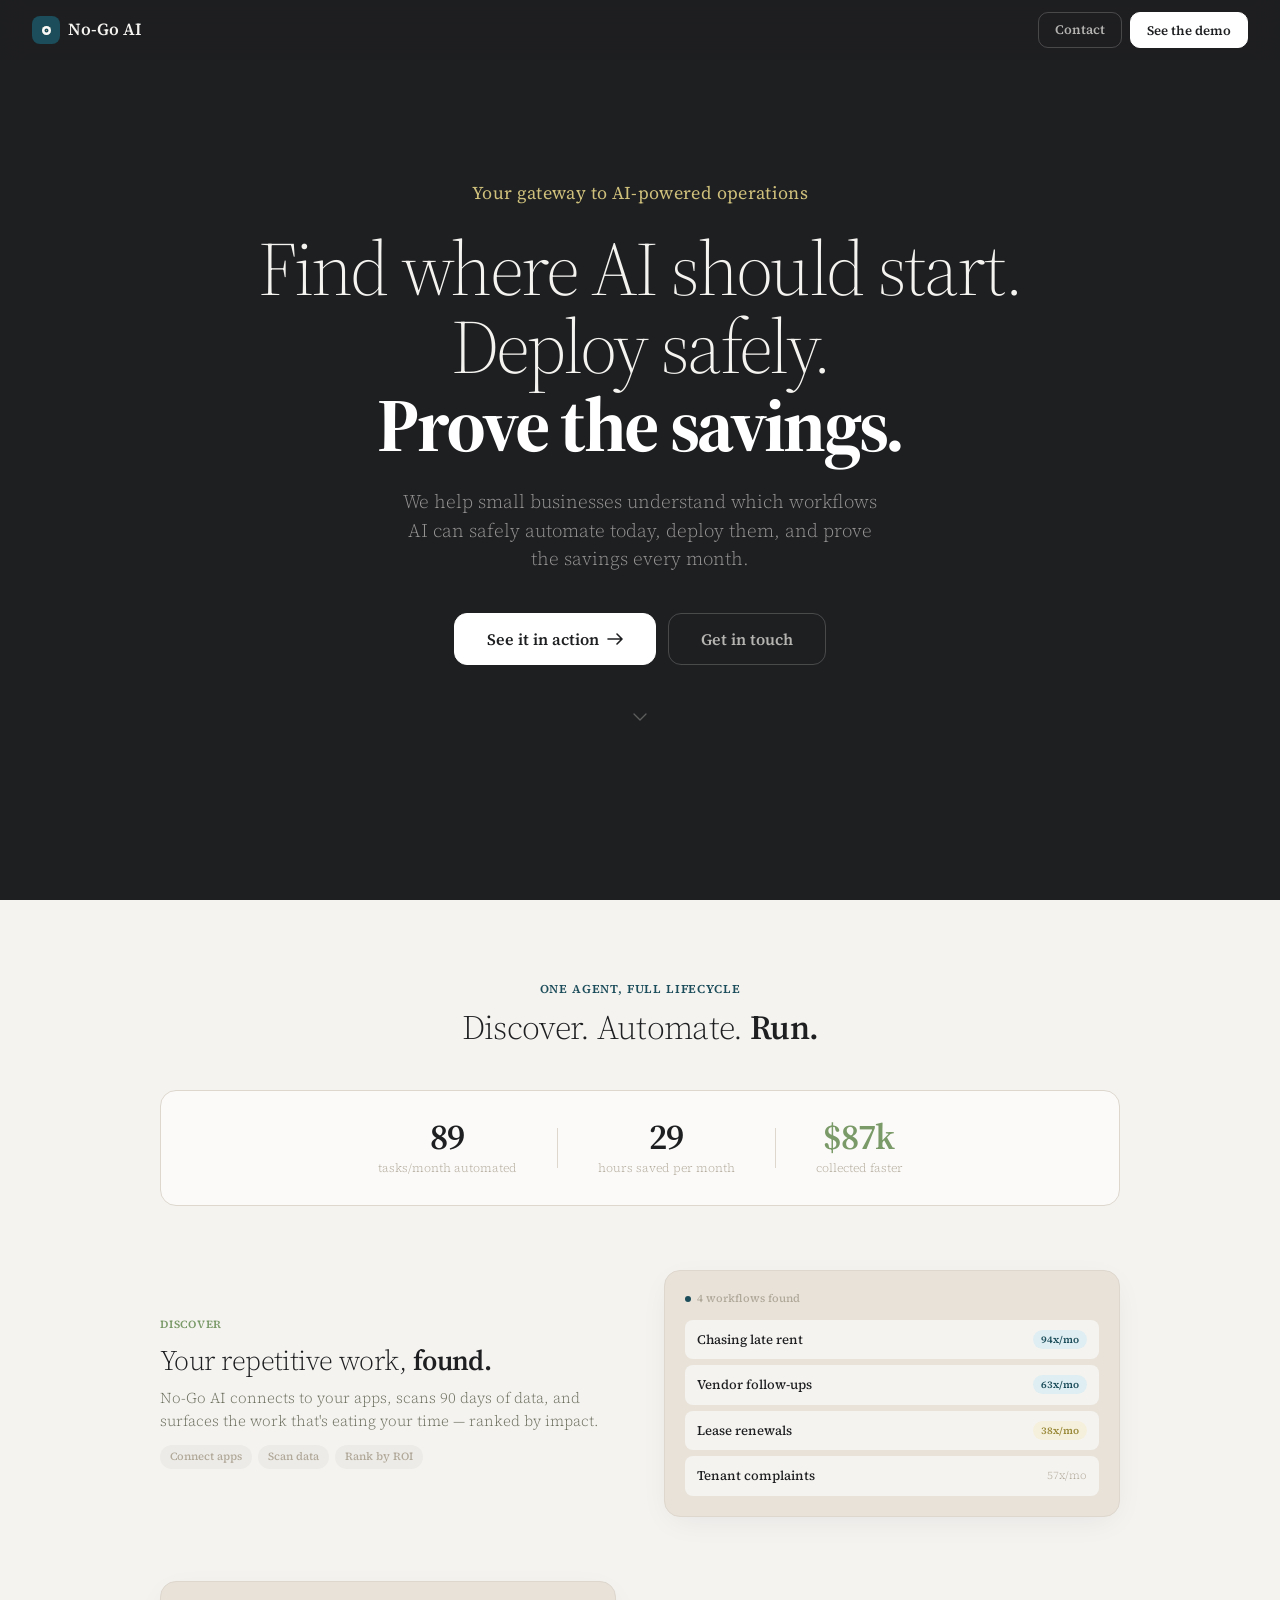
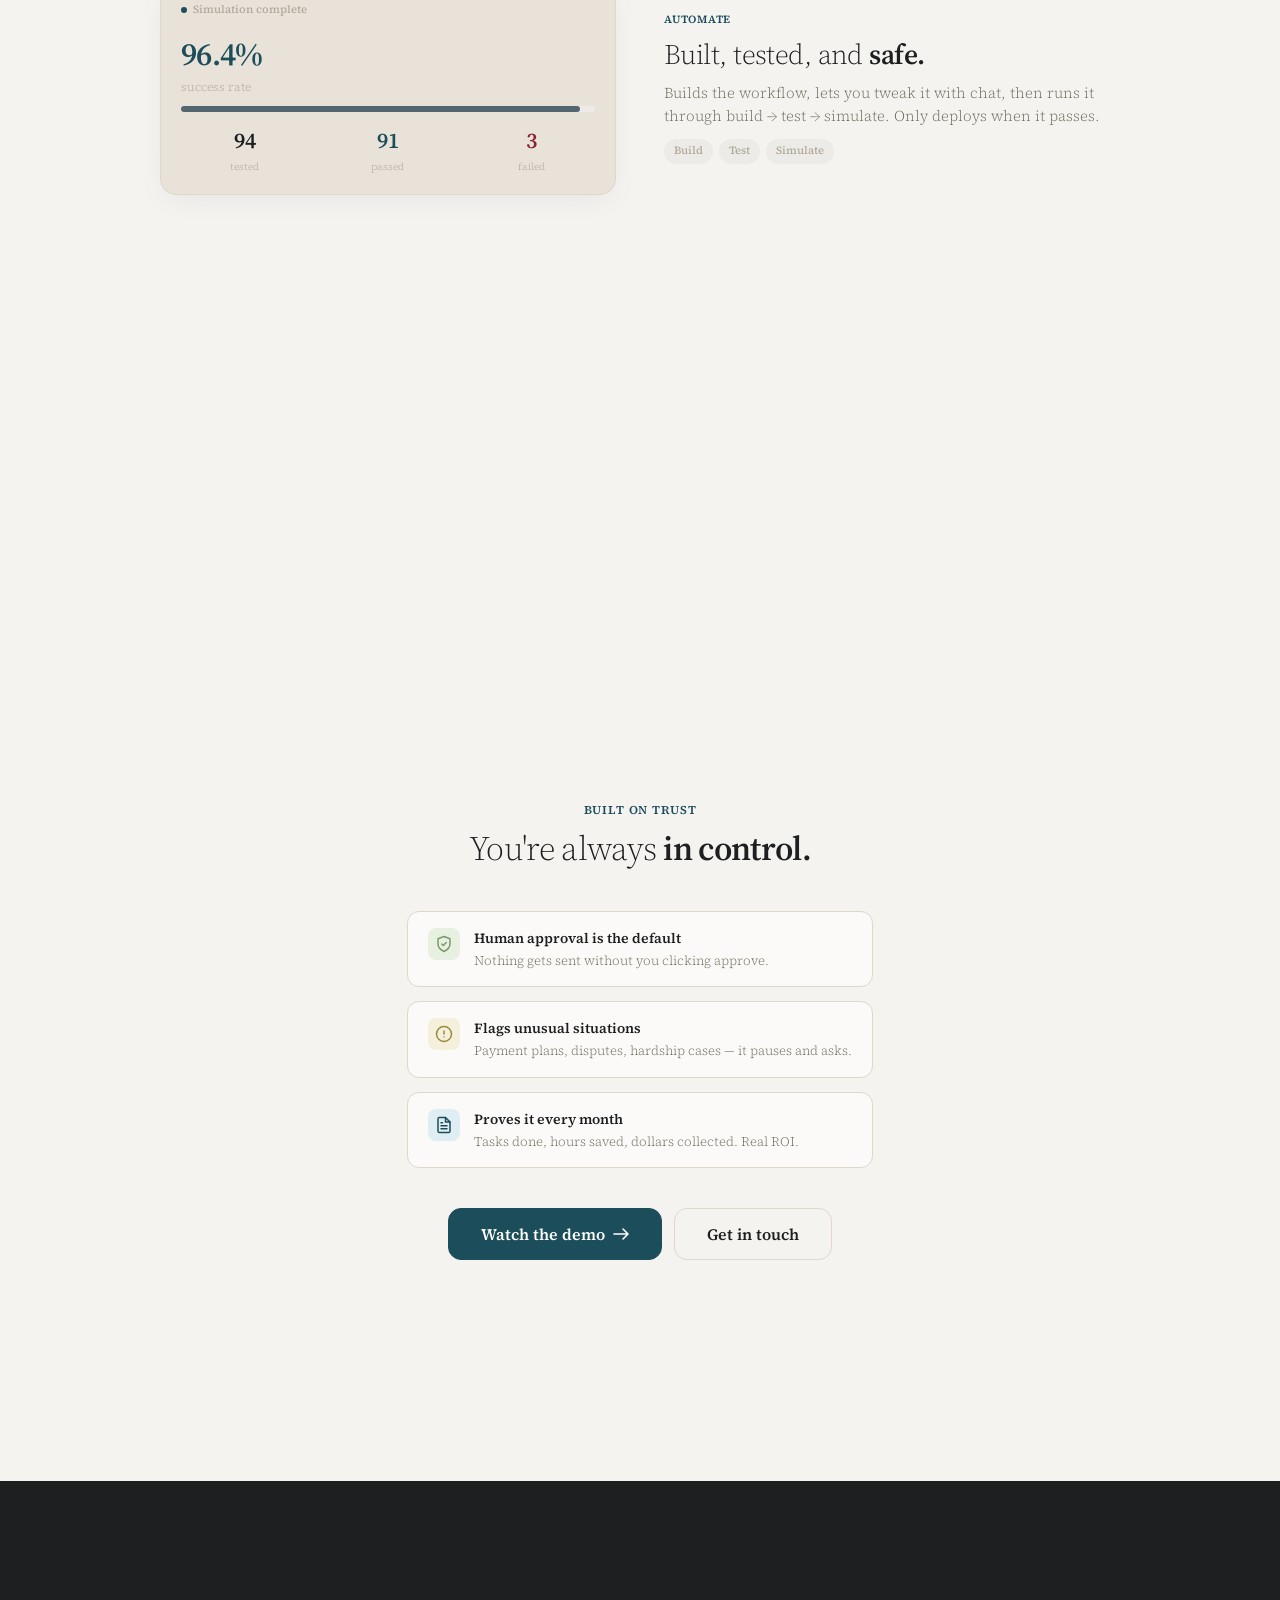
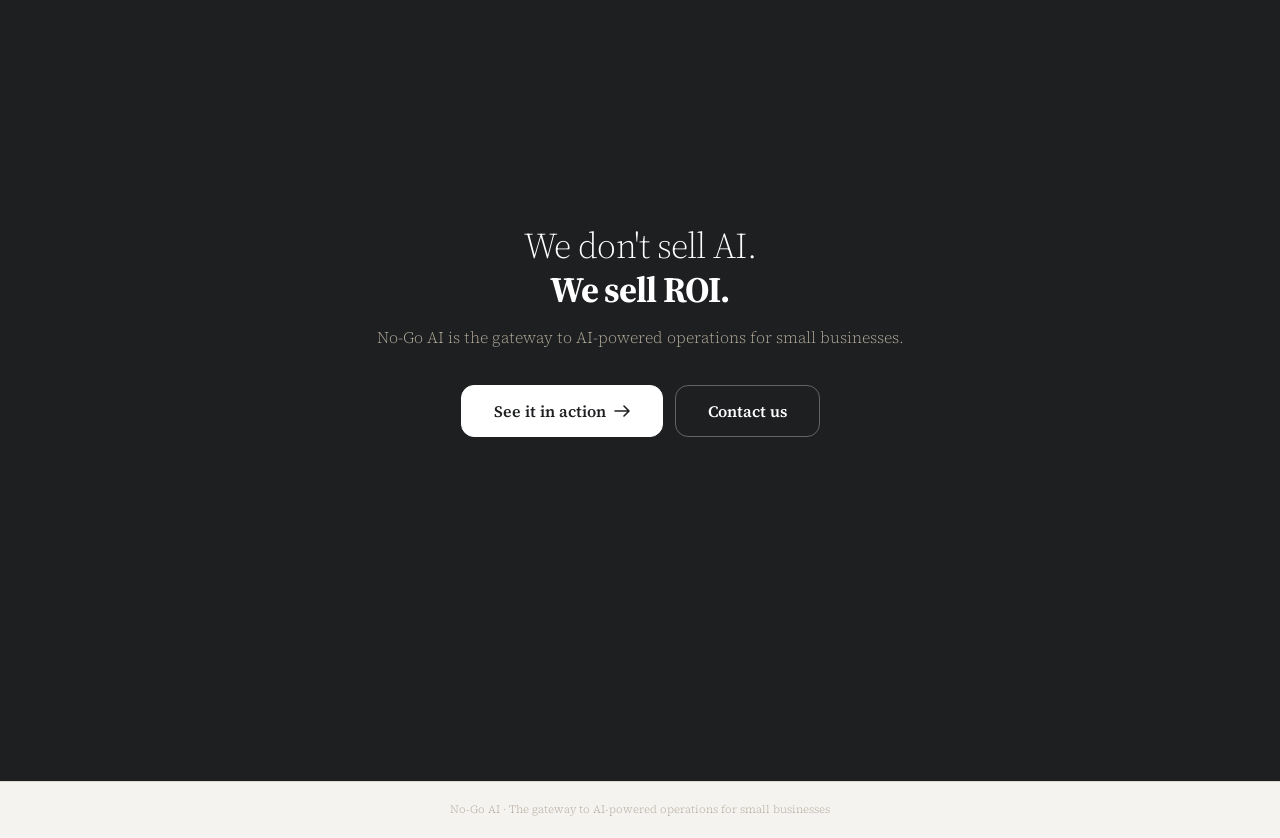
==== commit b7b5493b: "Reframe landing page: gateway to AI-powered operations - Replace "AI Business Engineer for SMBs" wit" ====
--- a/index.html
+++ b/index.html
@@ -3,7 +3,7 @@
 <head>
   <meta charset="utf-8" />
   <meta name="viewport" content="width=device-width, initial-scale=1" />
-  <title>No-Go AI · The AI Department You Never Had to Hire</title>
+  <title>No-Go AI · The Gateway to AI-Powered Operations</title>
   <link rel="preconnect" href="https://fonts.googleapis.com">
   <link rel="preconnect" href="https://fonts.gstatic.com" crossorigin>
   <link href="https://fonts.googleapis.com/css2?family=Source+Serif+4:opsz,wght@8..60,300;8..60,400;8..60,500;8..60,600;8..60,700&display=swap" rel="stylesheet">
@@ -59,7 +59,7 @@
       color: #f5f3f0;
       position: relative; overflow: hidden;
     }
-    .hero-tagline { font-size: 12px; font-weight: 600; letter-spacing: 0.1em; text-transform: uppercase; color: var(--gold); margin-bottom: 20px; }
+    .hero-tagline { font-size: 18px; font-weight: 400; letter-spacing: 0.02em; color: var(--gold); margin-bottom: 24px; }
     .hero-title { font-size: 76px; font-weight: 300; line-height: 1.02; letter-spacing: -0.035em; max-width: 780px; margin: 0 auto 24px; color: #f5f3f0; }
     .hero-title strong { font-weight: 700; color: white; }
     .hero-sub { font-size: 19px; font-weight: 300; color: rgba(245,243,240,0.55); margin: 0 auto 40px; max-width: 480px; }
@@ -231,9 +231,9 @@
 
   <!-- Panel 1: Hero (dark) -->
   <section class="panel hero">
-    <div class="hero-tagline reveal">The AI Business Engineer for SMBs</div>
-    <h1 class="hero-title reveal reveal-d1">The AI department<br><strong>you never had to hire.</strong></h1>
-    <p class="hero-sub reveal reveal-d2">Discovers work. Builds automations. Proves ROI.</p>
+    <div class="hero-tagline reveal">Your gateway to AI-powered operations</div>
+    <h1 class="hero-title reveal reveal-d1">Find where AI should start.<br>Deploy safely.<br><strong>Prove the savings.</strong></h1>
+    <p class="hero-sub reveal reveal-d2">We help small businesses understand which workflows AI can safely automate today, deploy them, and prove the savings every month.</p>
     <div class="btn-row reveal reveal-d3">
       <button class="btn lg" id="hero-demo-btn">See it in action
         <svg class="arrow" width="16" height="12" viewBox="0 0 16 12" fill="none"><path d="M1 6h13M10 1l5 5-5 5" stroke="currentColor" stroke-width="1.6" stroke-linecap="round" stroke-linejoin="round"/></svg>
@@ -389,7 +389,7 @@
   <section class="panel dark-close">
     <div class="dark-inner">
       <div class="big-line reveal">We don't sell AI.<br><strong>We sell ROI.</strong></div>
-      <div class="sub-line reveal reveal-d1">Every business deserves an AI department. No-Go AI is yours.</div>
+      <div class="sub-line reveal reveal-d1">No-Go AI is the gateway to AI-powered operations for small businesses.</div>
       <div class="btn-row reveal reveal-d2">
         <button class="btn lg white" id="final-demo-btn">See it in action
           <svg class="arrow" width="16" height="12" viewBox="0 0 16 12" fill="none"><path d="M1 6h13M10 1l5 5-5 5" stroke="currentColor" stroke-width="1.6" stroke-linecap="round" stroke-linejoin="round"/></svg>
@@ -399,7 +399,7 @@
     </div>
   </section>
 
-  <div class="footer">No-Go AI &middot; The AI Business Engineer for SMBs</div>
+  <div class="footer">No-Go AI &middot; The gateway to AI-powered operations for small businesses</div>
 
   <!-- Modal -->
   <div class="modal-bg" id="modal" style="display:none">
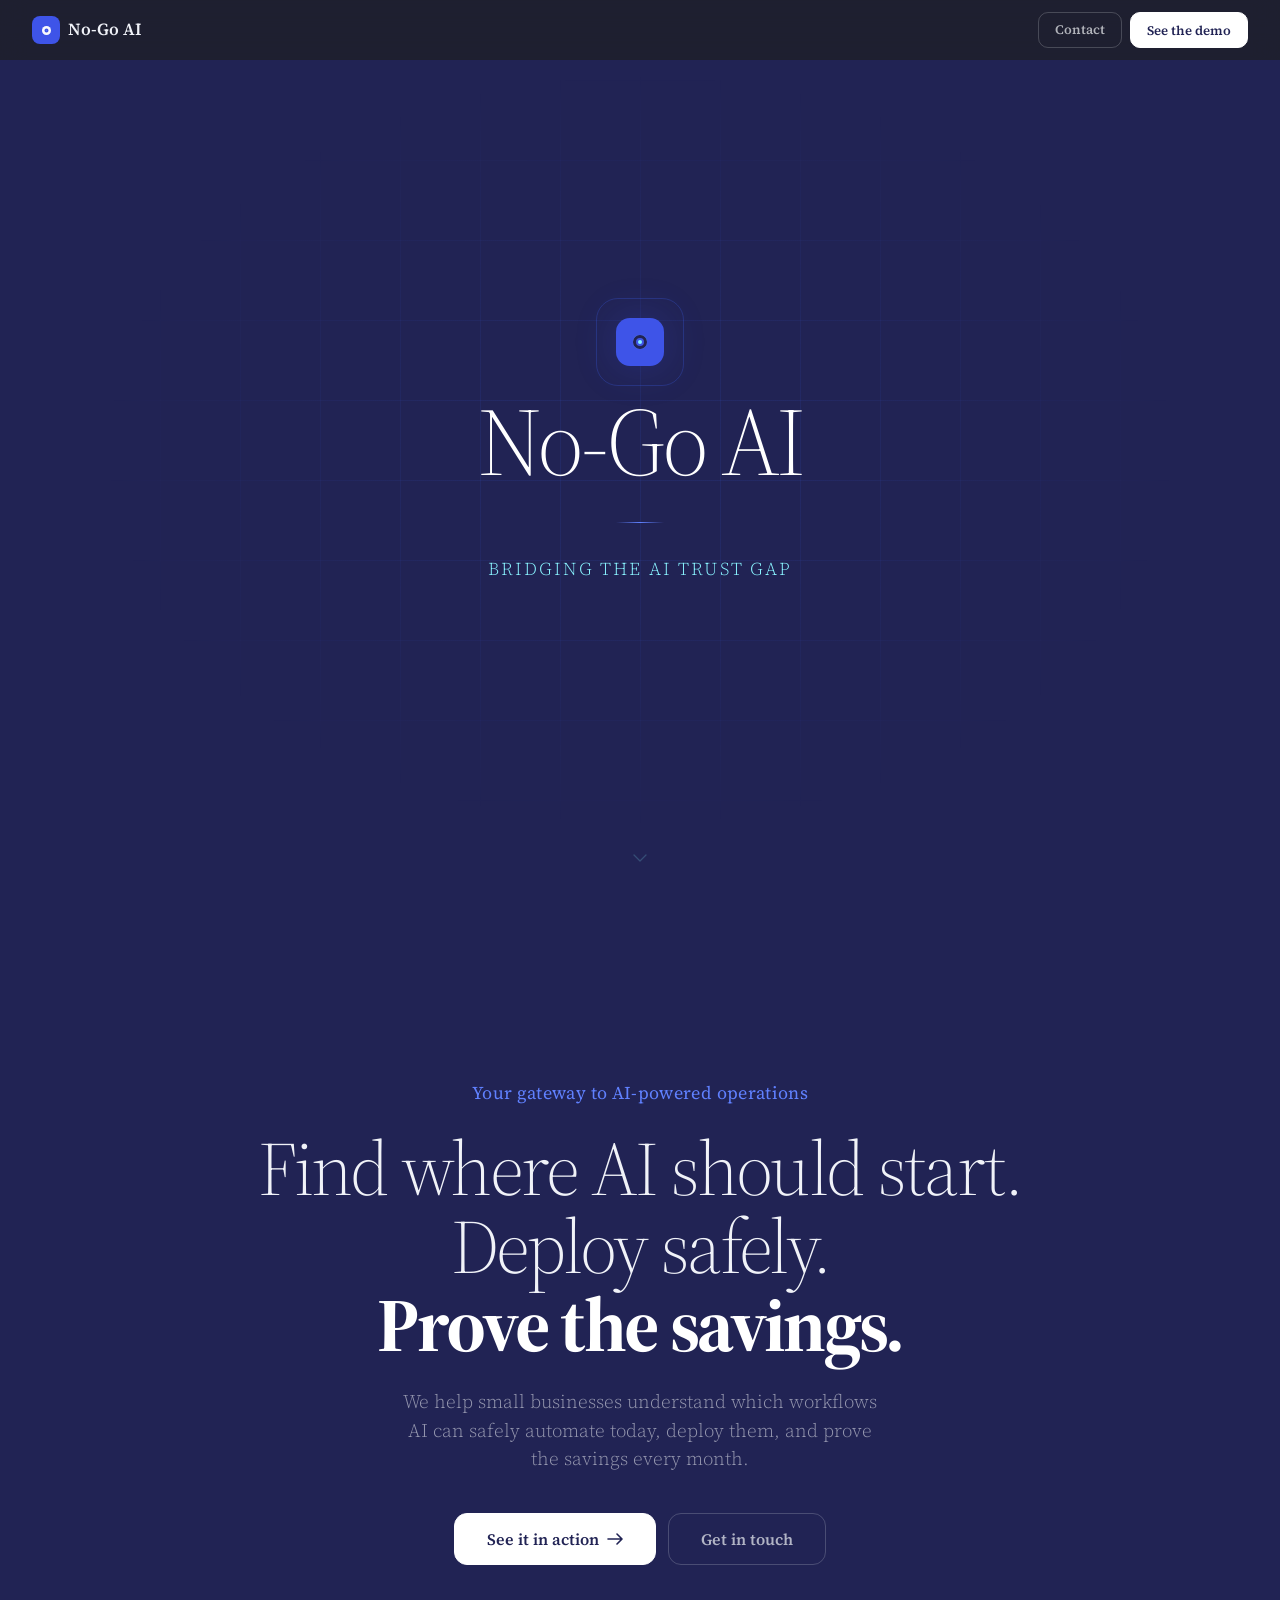
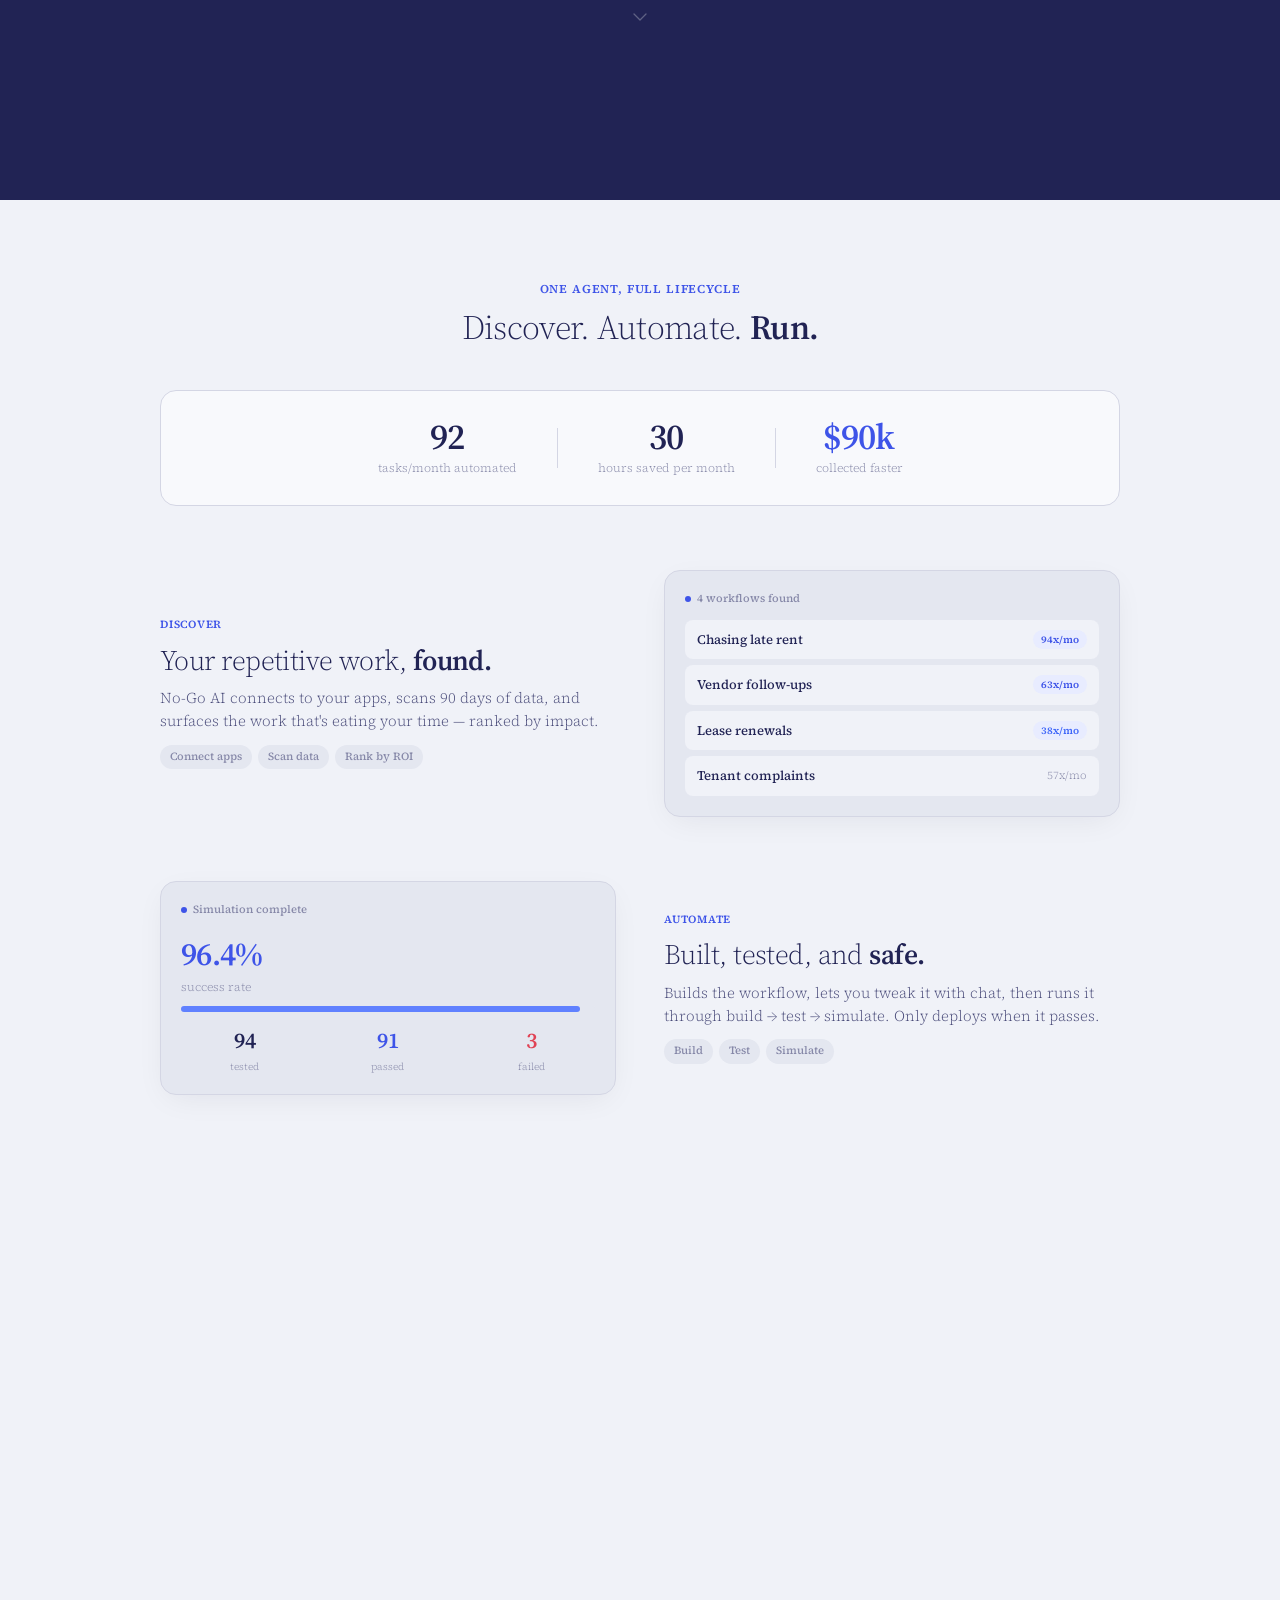
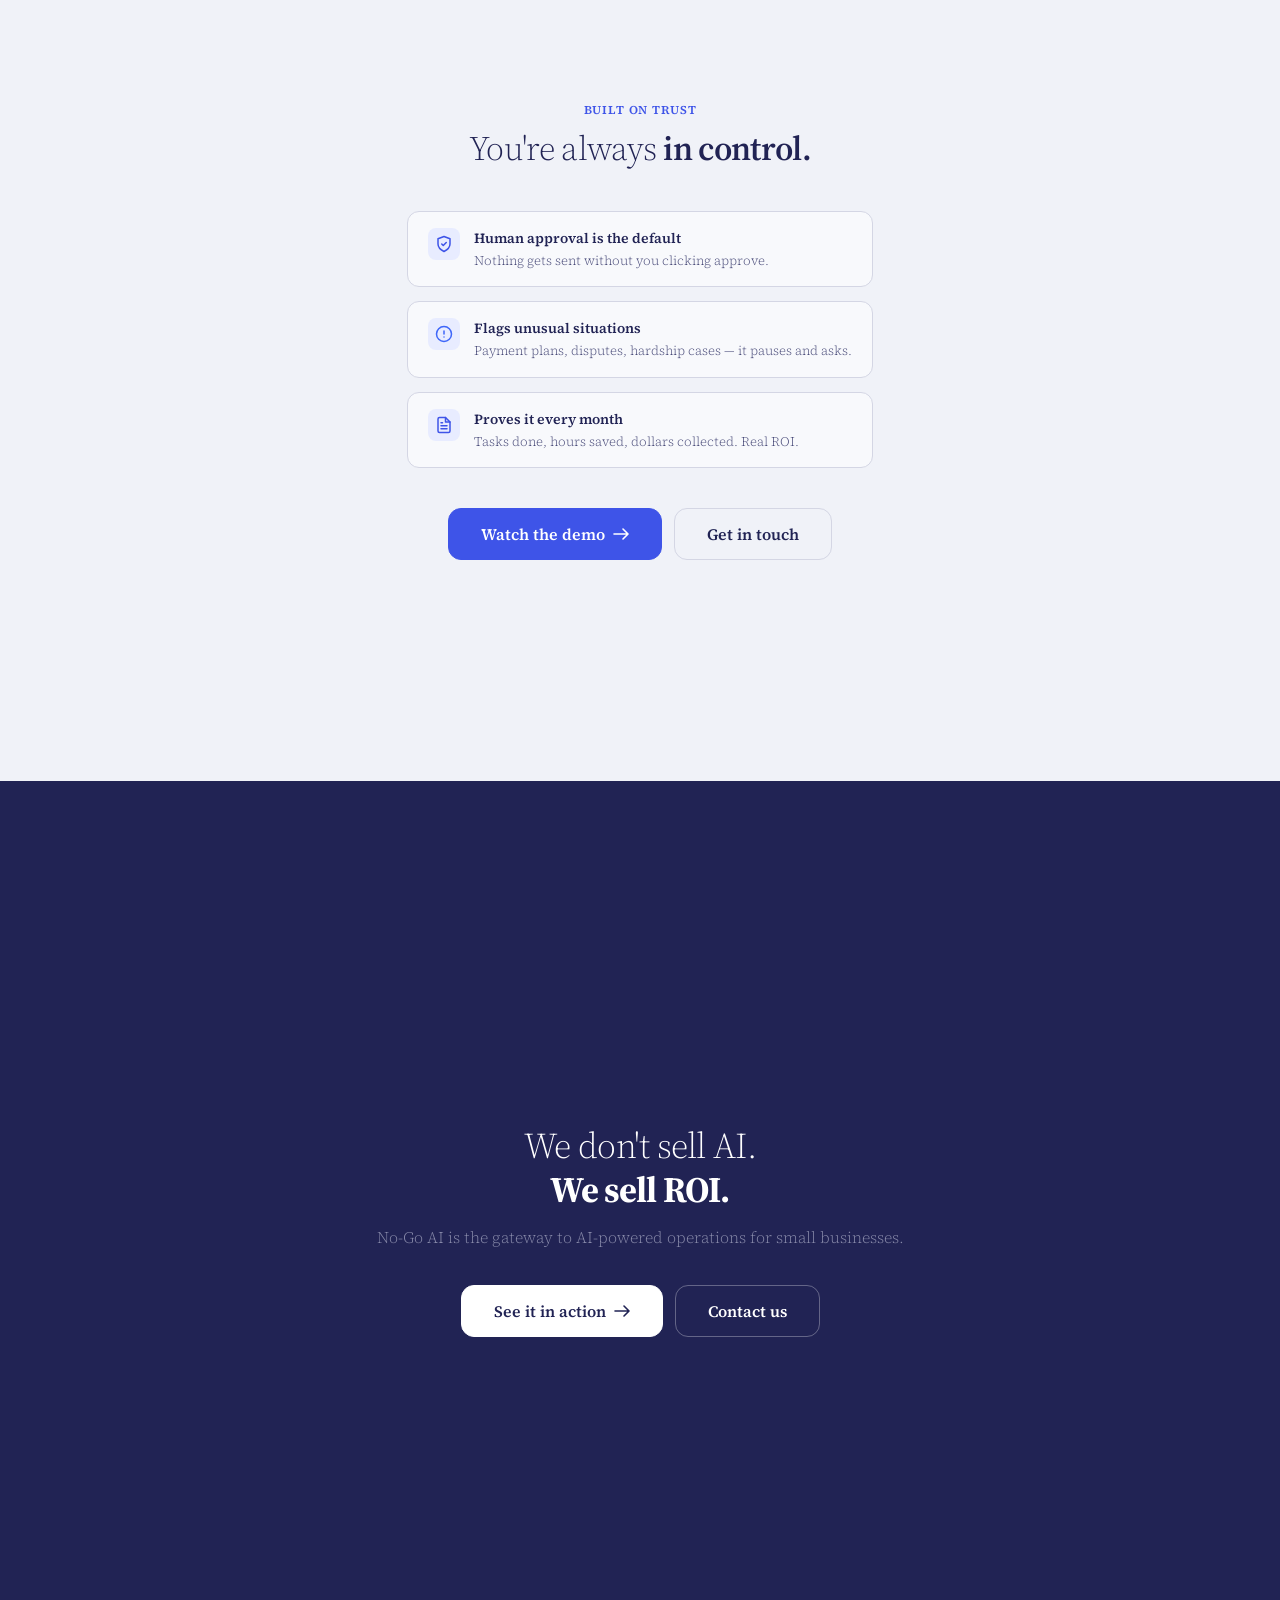
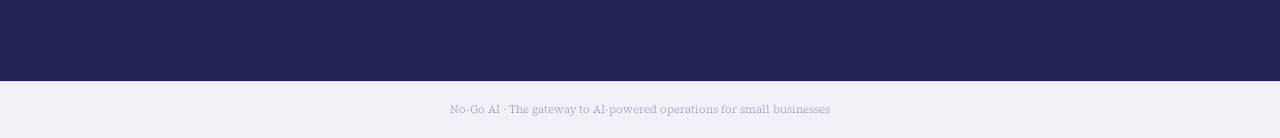
==== commit 2c3495ee: "Redesign landing page with splash panel and electric-blue palette Add a full-viewport splash panel (" ====
--- a/index.html
+++ b/index.html
@@ -10,19 +10,19 @@
   <style>
     * { box-sizing: border-box; margin: 0; }
     html { scroll-snap-type: y mandatory; scroll-behavior: smooth; }
-    body { font-family: "Source Serif 4", Georgia, serif; background: #f5f3f0; color: #1e1f21; -webkit-font-smoothing: antialiased; font-size: 16px; line-height: 1.5; overflow-x: hidden; }
+    body { font-family: "Source Serif 4", Georgia, serif; background: #f0f2f8; color: #212354; -webkit-font-smoothing: antialiased; font-size: 16px; line-height: 1.5; overflow-x: hidden; }
 
     :root {
-      --ink: #1e1f21; --ink-2: #6b6e5d; --ink-3: #b0a899;
-      --primary: #1c4d5a; --primary-hover: #163f4a;
-      --bg: #f5f3f0; --bg-2: #edebe7; --paper: #fbfaf8;
-      --rule: #ddd7ce;
-      --go: #7a9a68; --go-soft: #e8f0e2;
-      --gold: #cfc07c; --gold-soft: #f5f0dc;
+      --ink: #212354; --ink-2: #4a4c7a; --ink-3: #8688a8;
+      --primary: #3E54E8; --primary-hover: #2a3fc0;
+      --bg: #f0f2f8; --bg-2: #e4e7f0; --paper: #f8f9fc;
+      --rule: #d4d6e4;
+      --go: #3E54E8; --go-soft: #e8ecff;
+      --gold: #6081FF; --gold-soft: #e8ecff;
     }
 
     /* Nav */
-    .nav { position: fixed; top: 0; left: 0; right: 0; display: flex; justify-content: space-between; align-items: center; padding: 12px 32px; z-index: 40; background: rgba(245,243,240,0.88); backdrop-filter: blur(12px); }
+    .nav { position: fixed; top: 0; left: 0; right: 0; display: flex; justify-content: space-between; align-items: center; padding: 12px 32px; z-index: 40; background: rgba(240,242,245,0.88); backdrop-filter: blur(12px); }
     .nav-brand { display: flex; align-items: center; gap: 8px; font-size: 17px; font-weight: 600; text-decoration: none; color: var(--ink); }
     .nav-mark { width: 28px; height: 28px; border-radius: 8px; background: var(--primary); display: grid; place-items: center; }
     .nav-mark::before { content: ""; width: 9px; height: 9px; border-radius: 50%; background: var(--gold); box-shadow: 0 0 0 2.5px var(--paper) inset, 0 0 0 4px var(--primary) inset; }
@@ -52,32 +52,126 @@
     .reveal.faded { opacity: 0.06; transform: translateY(-10px); }
     .reveal-d1 { transition-delay: 0.1s; } .reveal-d2 { transition-delay: 0.2s; } .reveal-d3 { transition-delay: 0.3s; } .reveal-d4 { transition-delay: 0.4s; }
 
+    /* ===== Panel 0: Splash ===== */
+    /* Electric blue palette — #212354 / #3E54E8 / #3E66F9 / #6081FF / #89F3FF */
+    .splash {
+      background: #212354;
+      color: #e8ecff;
+      position: relative;
+      overflow: hidden;
+    }
+    .splash-grid {
+      position: absolute; inset: 0;
+      background-image:
+        linear-gradient(rgba(62,102,249,0.1) 1px, transparent 1px),
+        linear-gradient(90deg, rgba(62,102,249,0.1) 1px, transparent 1px);
+      background-size: 80px 80px;
+      mask-image: radial-gradient(ellipse 60% 60% at 50% 50%, black 20%, transparent 70%);
+      -webkit-mask-image: radial-gradient(ellipse 60% 60% at 50% 50%, black 20%, transparent 70%);
+      animation: grid-pulse 6s ease-in-out infinite;
+    }
+    @keyframes grid-pulse {
+      0%, 100% { opacity: 0.3; }
+      50% { opacity: 0.8; }
+    }
+    .splash-content {
+      position: relative; z-index: 1;
+      display: flex; flex-direction: column;
+      align-items: center; justify-content: center;
+      text-align: center;
+    }
+    .splash-mark {
+      width: 48px; height: 48px;
+      border-radius: 14px;
+      background: #3E54E8;
+      display: grid; place-items: center;
+      margin-bottom: 28px;
+      position: relative;
+      box-shadow: 0 0 40px rgba(62,84,232,0.25);
+    }
+    .splash-mark::before {
+      content: "";
+      width: 14px; height: 14px;
+      border-radius: 50%;
+      background: #89F3FF;
+      box-shadow: 0 0 0 3px #212354 inset, 0 0 0 5px #3E54E8 inset;
+    }
+    .splash-mark::after {
+      content: "";
+      position: absolute;
+      inset: -20px;
+      border-radius: 22px;
+      border: 1px solid rgba(62,102,249,0.25);
+      animation: mark-glow 3s ease-in-out infinite;
+    }
+    @keyframes mark-glow {
+      0%, 100% { border-color: rgba(62,102,249,0.15); transform: scale(1); }
+      50% { border-color: rgba(62,102,249,0.45); transform: scale(1.05); }
+    }
+    .splash-name {
+      font-size: 96px;
+      font-weight: 300;
+      letter-spacing: -0.04em;
+      line-height: 1;
+      margin: 0;
+      color: #ffffff;
+    }
+    .splash-line {
+      width: 48px; height: 1px;
+      background: linear-gradient(90deg, transparent, #6081FF, transparent);
+      margin: 32px 0;
+    }
+    .splash-phrase {
+      font-size: 18px;
+      font-weight: 300;
+      letter-spacing: 0.12em;
+      text-transform: uppercase;
+      color: #89F3FF;
+      margin: 0;
+    }
+    .splash-scroll {
+      position: absolute;
+      bottom: 32px; left: 50%;
+      transform: translateX(-50%);
+      color: rgba(137,243,255,0.2);
+      animation: float 2.5s ease-in-out infinite;
+    }
+
+    @media (max-width: 768px) {
+      .splash-name { font-size: 56px; }
+      .splash-phrase { font-size: 14px; letter-spacing: 0.08em; }
+      .splash-grid { background-size: 50px 50px; }
+    }
+    @media (max-width: 480px) {
+      .splash-name { font-size: 42px; }
+    }
+
     /* ===== Panel 1: Hero (dark) ===== */
     .hero {
       text-align: center; padding: 0 32px;
-      background: #1e1f21;
-      color: #f5f3f0;
+      background: #212354;
+      color: #f0f2f8;
       position: relative; overflow: hidden;
     }
     .hero-tagline { font-size: 18px; font-weight: 400; letter-spacing: 0.02em; color: var(--gold); margin-bottom: 24px; }
-    .hero-title { font-size: 76px; font-weight: 300; line-height: 1.02; letter-spacing: -0.035em; max-width: 780px; margin: 0 auto 24px; color: #f5f3f0; }
+    .hero-title { font-size: 76px; font-weight: 300; line-height: 1.02; letter-spacing: -0.035em; max-width: 780px; margin: 0 auto 24px; color: #f0f2f8; }
     .hero-title strong { font-weight: 700; color: white; }
-    .hero-sub { font-size: 19px; font-weight: 300; color: rgba(245,243,240,0.55); margin: 0 auto 40px; max-width: 480px; }
+    .hero-sub { font-size: 19px; font-weight: 300; color: rgba(240,242,245,0.55); margin: 0 auto 40px; max-width: 480px; }
     .btn-row { display: flex; gap: 12px; justify-content: center; flex-wrap: wrap; }
-    .hero .btn.lg { background: white; color: #1e1f21; border-color: white; }
+    .hero .btn.lg { background: white; color: #212354; border-color: white; }
     .hero .btn.lg:hover { background: #edebe7; }
-    .hero .btn.ghost-hero { background: transparent; color: rgba(245,243,240,0.7); border-color: rgba(245,243,240,0.2); }
-    .hero .btn.ghost-hero:hover { background: rgba(245,243,240,0.08); color: white; }
-
-    .scroll-hint { margin-top: 48px; color: rgba(245,243,240,0.3); font-size: 12px; display: flex; flex-direction: column; align-items: center; gap: 4px; animation: float 2.5s ease-in-out infinite; }
+    .hero .btn.ghost-hero { background: transparent; color: rgba(240,242,245,0.7); border-color: rgba(240,242,245,0.2); }
+    .hero .btn.ghost-hero:hover { background: rgba(240,242,245,0.08); color: white; }
+
+    .scroll-hint { margin-top: 48px; color: rgba(240,242,245,0.3); font-size: 12px; display: flex; flex-direction: column; align-items: center; gap: 4px; animation: float 2.5s ease-in-out infinite; }
     @keyframes float { 0%,100% { transform: translateY(0); } 50% { transform: translateY(5px); } }
 
     /* Nav goes transparent on dark hero */
     .nav { background: rgba(30,31,33,0.7); backdrop-filter: blur(12px); }
-    .nav-brand { color: #f5f3f0; }
-    .nav .btn.ghost.sm { color: rgba(245,243,240,0.7); border-color: rgba(245,243,240,0.2); }
-    .nav .btn.ghost.sm:hover { background: rgba(245,243,240,0.08); color: white; }
-    .nav .btn.sm:not(.ghost) { background: white; color: #1e1f21; border-color: white; }
+    .nav-brand { color: #f0f2f8; }
+    .nav .btn.ghost.sm { color: rgba(240,242,245,0.7); border-color: rgba(240,242,245,0.2); }
+    .nav .btn.ghost.sm:hover { background: rgba(240,242,245,0.08); color: white; }
+    .nav .btn.sm:not(.ghost) { background: white; color: #212354; border-color: white; }
     .nav .btn.sm:not(.ghost):hover { background: #edebe7; }
 
     /* ===== Panel 2: Pipeline ===== */
@@ -130,7 +224,7 @@
       background: var(--go-soft);
     }
     .mockup-gradient-blue {
-      background: #dfeef2;
+      background: #e8ecff;
     }
     .mockup-gradient-gold {
       background: var(--gold-soft);
@@ -146,7 +240,7 @@
     .mockup-item .meta { font-size: 11px; color: var(--ink-3); font-weight: 300; }
     .mockup-item .pill-sm { font-size: 10px; font-weight: 600; padding: 2px 8px; border-radius: 999px; }
     .mockup-item .pill-sm.green { background: var(--go-soft); color: var(--go); }
-    .mockup-item .pill-sm.gold { background: var(--gold-soft); color: #9a8a3a; }
+    .mockup-item .pill-sm.gold { background: var(--gold-soft); color: #3E66F9; }
     .mockup-bar { height: 6px; border-radius: 3px; background: var(--bg-2); margin: 8px 0; }
     .mockup-bar-fill { height: 100%; border-radius: 3px; }
     .mockup-bar-fill.green { background: var(--go); }
@@ -166,17 +260,17 @@
     .trust-item { display: flex; gap: 14px; align-items: flex-start; padding: 16px 20px; background: var(--paper); border: 1px solid var(--rule); border-radius: 12px; }
     .trust-item-icon { width: 32px; height: 32px; border-radius: 8px; display: grid; place-items: center; flex-shrink: 0; }
     .trust-item-icon.green { background: var(--go-soft); color: var(--go); }
-    .trust-item-icon.gold { background: var(--gold-soft); color: #9a8a3a; }
-    .trust-item-icon.blue { background: #dfeef2; color: var(--primary); }
+    .trust-item-icon.gold { background: var(--gold-soft); color: #3E66F9; }
+    .trust-item-icon.blue { background: #e8ecff; color: var(--primary); }
     .trust-item h4 { font-size: 14px; font-weight: 600; margin-bottom: 2px; }
     .trust-item p { font-size: 13px; font-weight: 300; color: var(--ink-2); }
 
     /* ===== Panel 4: Dark close ===== */
-    .dark-close { background: #1e1f21; color: white; text-align: center; padding: 0 32px; }
+    .dark-close { background: #212354; color: white; text-align: center; padding: 0 32px; }
     .dark-inner { max-width: 640px; margin: 0 auto; }
     .dark-close .big-line { font-size: 36px; font-weight: 300; line-height: 1.2; letter-spacing: -0.02em; }
     .dark-close .big-line strong { font-weight: 700; }
-    .dark-close .sub-line { font-size: 16px; font-weight: 300; color: #b0a899; margin-top: 14px; margin-bottom: 36px; }
+    .dark-close .sub-line { font-size: 16px; font-weight: 300; color: #8688a8; margin-top: 14px; margin-bottom: 36px; }
 
     /* Footer */
     .footer { padding: 20px 32px; text-align: center; font-size: 11px; font-weight: 300; color: var(--ink-3); border-top: 1px solid var(--rule); scroll-snap-align: none; }
@@ -189,7 +283,7 @@
     .modal input { width: 100%; height: 44px; padding: 0 14px; border: 1px solid var(--rule); border-radius: 10px; font-family: inherit; font-size: 15px; font-weight: 400; background: var(--bg-2); color: var(--ink); outline: none; text-align: center; letter-spacing: 0.04em; }
     .modal input:focus { border-color: var(--primary); }
     .modal input::placeholder { color: var(--ink-3); letter-spacing: 0; }
-    .modal .error { font-size: 12px; color: #8b2332; margin-top: 6px; min-height: 18px; }
+    .modal .error { font-size: 12px; color: #e04355; margin-top: 6px; min-height: 18px; }
     .modal .actions { display: flex; gap: 8px; justify-content: center; margin-top: 16px; }
 
     @keyframes fadeup { from { opacity: 0; transform: translateY(8px); } to { opacity: 1; transform: translateY(0); } }
@@ -220,6 +314,20 @@
 </head>
 <body>
 
+  <!-- Panel 0: Splash -->
+  <section class="panel splash" id="splash">
+    <div class="splash-grid"></div>
+    <div class="splash-content">
+      <div class="splash-mark"></div>
+      <h1 class="splash-name">No-Go AI</h1>
+      <div class="splash-line"></div>
+      <p class="splash-phrase">Bridging the AI trust gap</p>
+    </div>
+    <div class="splash-scroll">
+      <svg width="14" height="8" viewBox="0 0 14 8" fill="none"><path d="M1 1l6 6 6-6" stroke="currentColor" stroke-width="1.3" stroke-linecap="round" stroke-linejoin="round"/></svg>
+    </div>
+  </section>
+
   <!-- Nav -->
   <nav class="nav">
     <a href="#" class="nav-brand"><span class="nav-mark"></span> No-Go AI</a>
@@ -281,11 +389,11 @@
               <span class="feature-pill">Rank by ROI</span>
             </div>
           </div>
-          <div class="mockup" style="background: #e8e2d9;">
-            <div class="mockup-header"><span class="dot" style="background: #1c4d5a;"></span> 4 workflows found</div>
-            <div class="mockup-item"><span class="name">Chasing late rent</span><span class="pill-sm" style="background:#dfeef2;color:#1c4d5a;">94x/mo</span></div>
-            <div class="mockup-item"><span class="name">Vendor follow-ups</span><span class="pill-sm" style="background:#dfeef2;color:#1c4d5a;">63x/mo</span></div>
-            <div class="mockup-item"><span class="name">Lease renewals</span><span class="pill-sm" style="background:#f5f0dc;color:#9a8a3a;">38x/mo</span></div>
+          <div class="mockup" style="background: #e4e7f0;">
+            <div class="mockup-header"><span class="dot" style="background: #3E54E8;"></span> 4 workflows found</div>
+            <div class="mockup-item"><span class="name">Chasing late rent</span><span class="pill-sm" style="background:#e8ecff;color:#3E54E8;">94x/mo</span></div>
+            <div class="mockup-item"><span class="name">Vendor follow-ups</span><span class="pill-sm" style="background:#e8ecff;color:#3E54E8;">63x/mo</span></div>
+            <div class="mockup-item"><span class="name">Lease renewals</span><span class="pill-sm" style="background:#e8ecff;color:#3E66F9;">38x/mo</span></div>
             <div class="mockup-item"><span class="name">Tenant complaints</span><span class="meta">57x/mo</span></div>
           </div>
         </div>
@@ -302,15 +410,15 @@
               <span class="feature-pill">Simulate</span>
             </div>
           </div>
-          <div class="mockup" style="background: #e8e2d9;">
-            <div class="mockup-header"><span class="dot" style="background: #1c4d5a;"></span> Simulation complete</div>
-            <div style="font-size: 32px; font-weight: 600; letter-spacing: -0.02em; color: #1c4d5a;">96.4%</div>
-            <div style="font-size: 12px; font-weight: 300; color: #b0a899; margin-bottom: 10px;">success rate</div>
-            <div class="mockup-bar"><div class="mockup-bar-fill" style="width: 96.4%; background: #546670;"></div></div>
+          <div class="mockup" style="background: #e4e7f0;">
+            <div class="mockup-header"><span class="dot" style="background: #3E54E8;"></span> Simulation complete</div>
+            <div style="font-size: 32px; font-weight: 600; letter-spacing: -0.02em; color: #3E54E8;">96.4%</div>
+            <div style="font-size: 12px; font-weight: 300; color: #8688a8; margin-bottom: 10px;">success rate</div>
+            <div class="mockup-bar"><div class="mockup-bar-fill" style="width: 96.4%; background: #6081FF;"></div></div>
             <div class="mockup-stat-row">
               <div class="mockup-stat"><div class="mockup-stat-v">94</div><div class="mockup-stat-k">tested</div></div>
-              <div class="mockup-stat"><div class="mockup-stat-v" style="color: #1c4d5a;">91</div><div class="mockup-stat-k">passed</div></div>
-              <div class="mockup-stat"><div class="mockup-stat-v" style="color: #8b2332;">3</div><div class="mockup-stat-k">failed</div></div>
+              <div class="mockup-stat"><div class="mockup-stat-v" style="color: #3E54E8;">91</div><div class="mockup-stat-k">passed</div></div>
+              <div class="mockup-stat"><div class="mockup-stat-v" style="color: #e04355;">3</div><div class="mockup-stat-k">failed</div></div>
             </div>
           </div>
         </div>
@@ -327,14 +435,14 @@
               <span class="feature-pill">Learn</span>
             </div>
           </div>
-          <div class="mockup" style="background: #e8e2d9;">
-            <div class="mockup-header"><span class="dot" style="background: #cfc07c;"></span> This month</div>
+          <div class="mockup" style="background: #e4e7f0;">
+            <div class="mockup-header"><span class="dot" style="background: #6081FF;"></span> This month</div>
             <div class="mockup-chat">Hi Abigail, I drafted a late rent reminder for Ava Thompson. Want me to send it?</div>
-            <div class="mockup-chat reply" style="background: #1c4d5a;">Send it</div>
-            <div class="mockup-stat-row" style="margin-top: 16px; padding-top: 12px; border-top: 1px solid #ddd7ce;">
+            <div class="mockup-chat reply" style="background: #3E54E8;">Send it</div>
+            <div class="mockup-stat-row" style="margin-top: 16px; padding-top: 12px; border-top: 1px solid #d4d6e4;">
               <div class="mockup-stat"><div class="mockup-stat-v">148</div><div class="mockup-stat-k">sent</div></div>
               <div class="mockup-stat"><div class="mockup-stat-v">31h</div><div class="mockup-stat-k">saved</div></div>
-              <div class="mockup-stat"><div class="mockup-stat-v" style="color:#1c4d5a;">$92k</div><div class="mockup-stat-k">collected</div></div>
+              <div class="mockup-stat"><div class="mockup-stat-v" style="color:#3E54E8;">$92k</div><div class="mockup-stat-k">collected</div></div>
             </div>
           </div>
         </div>
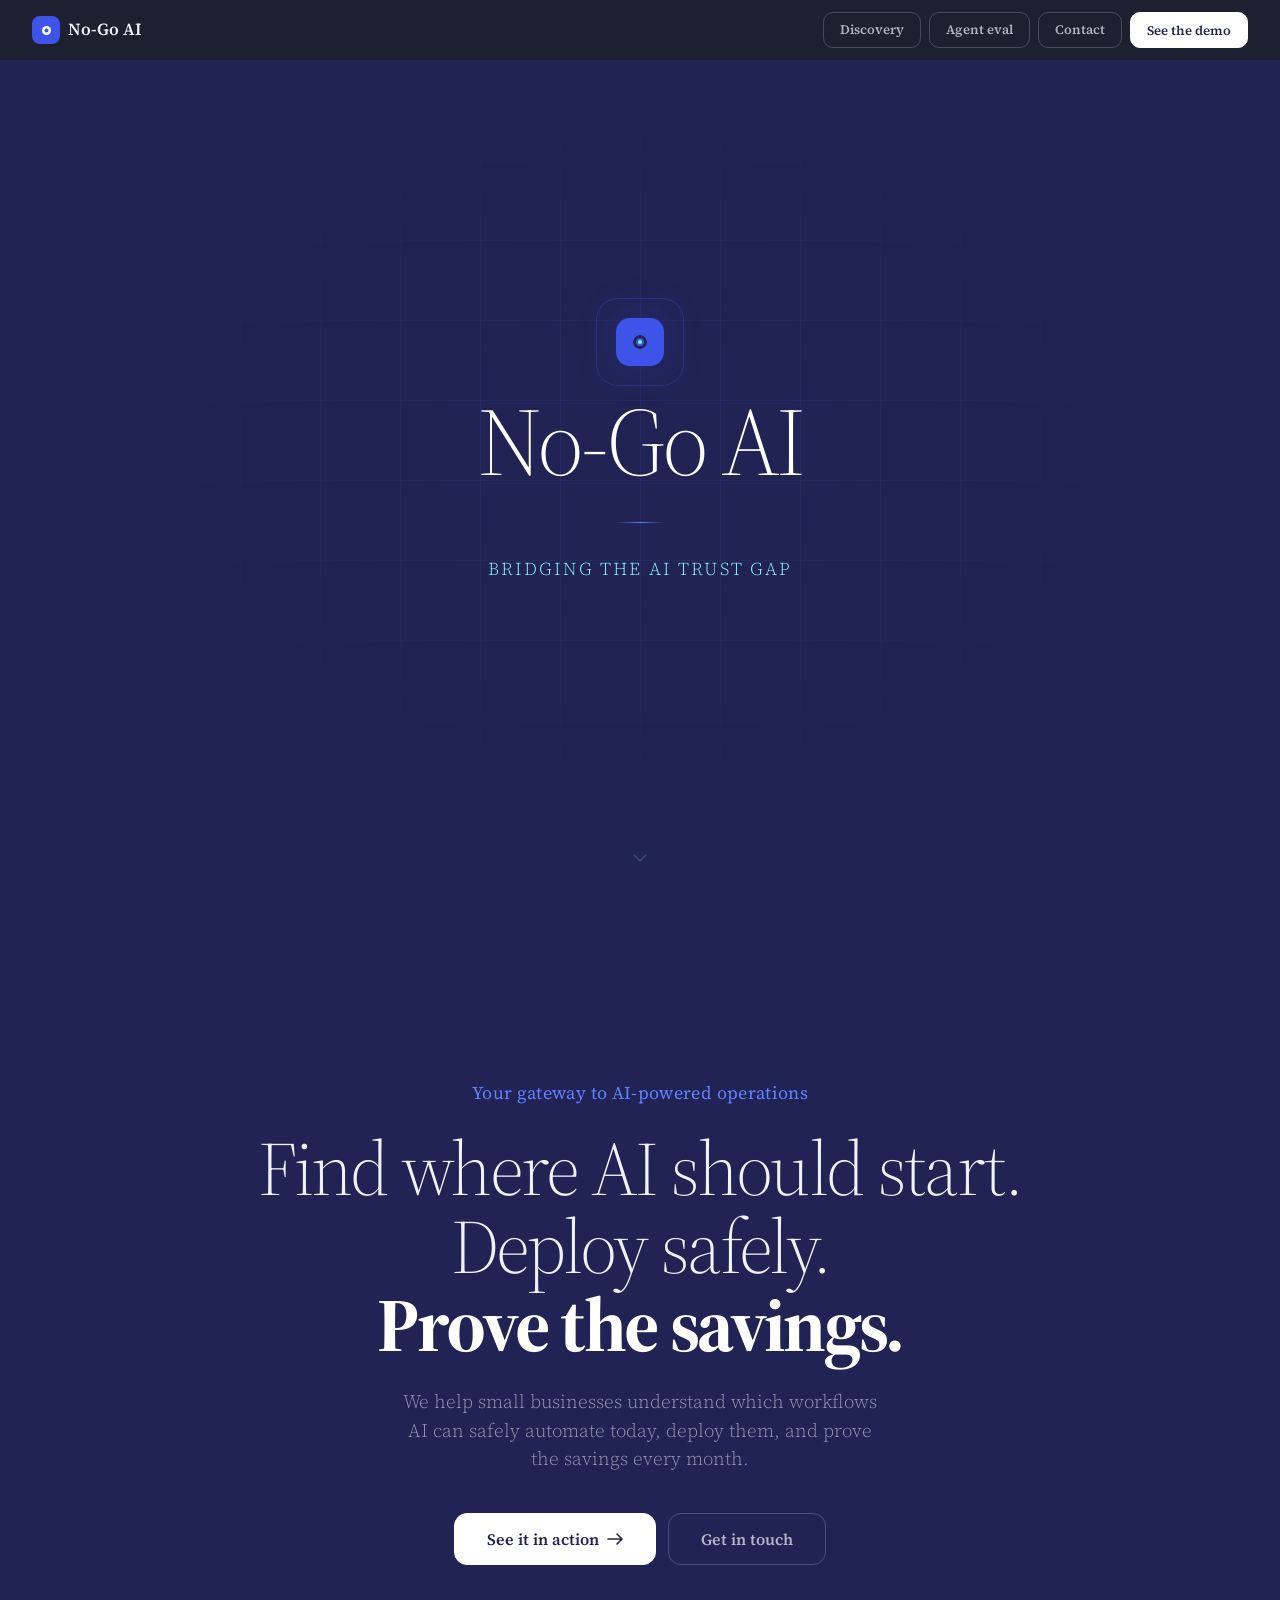
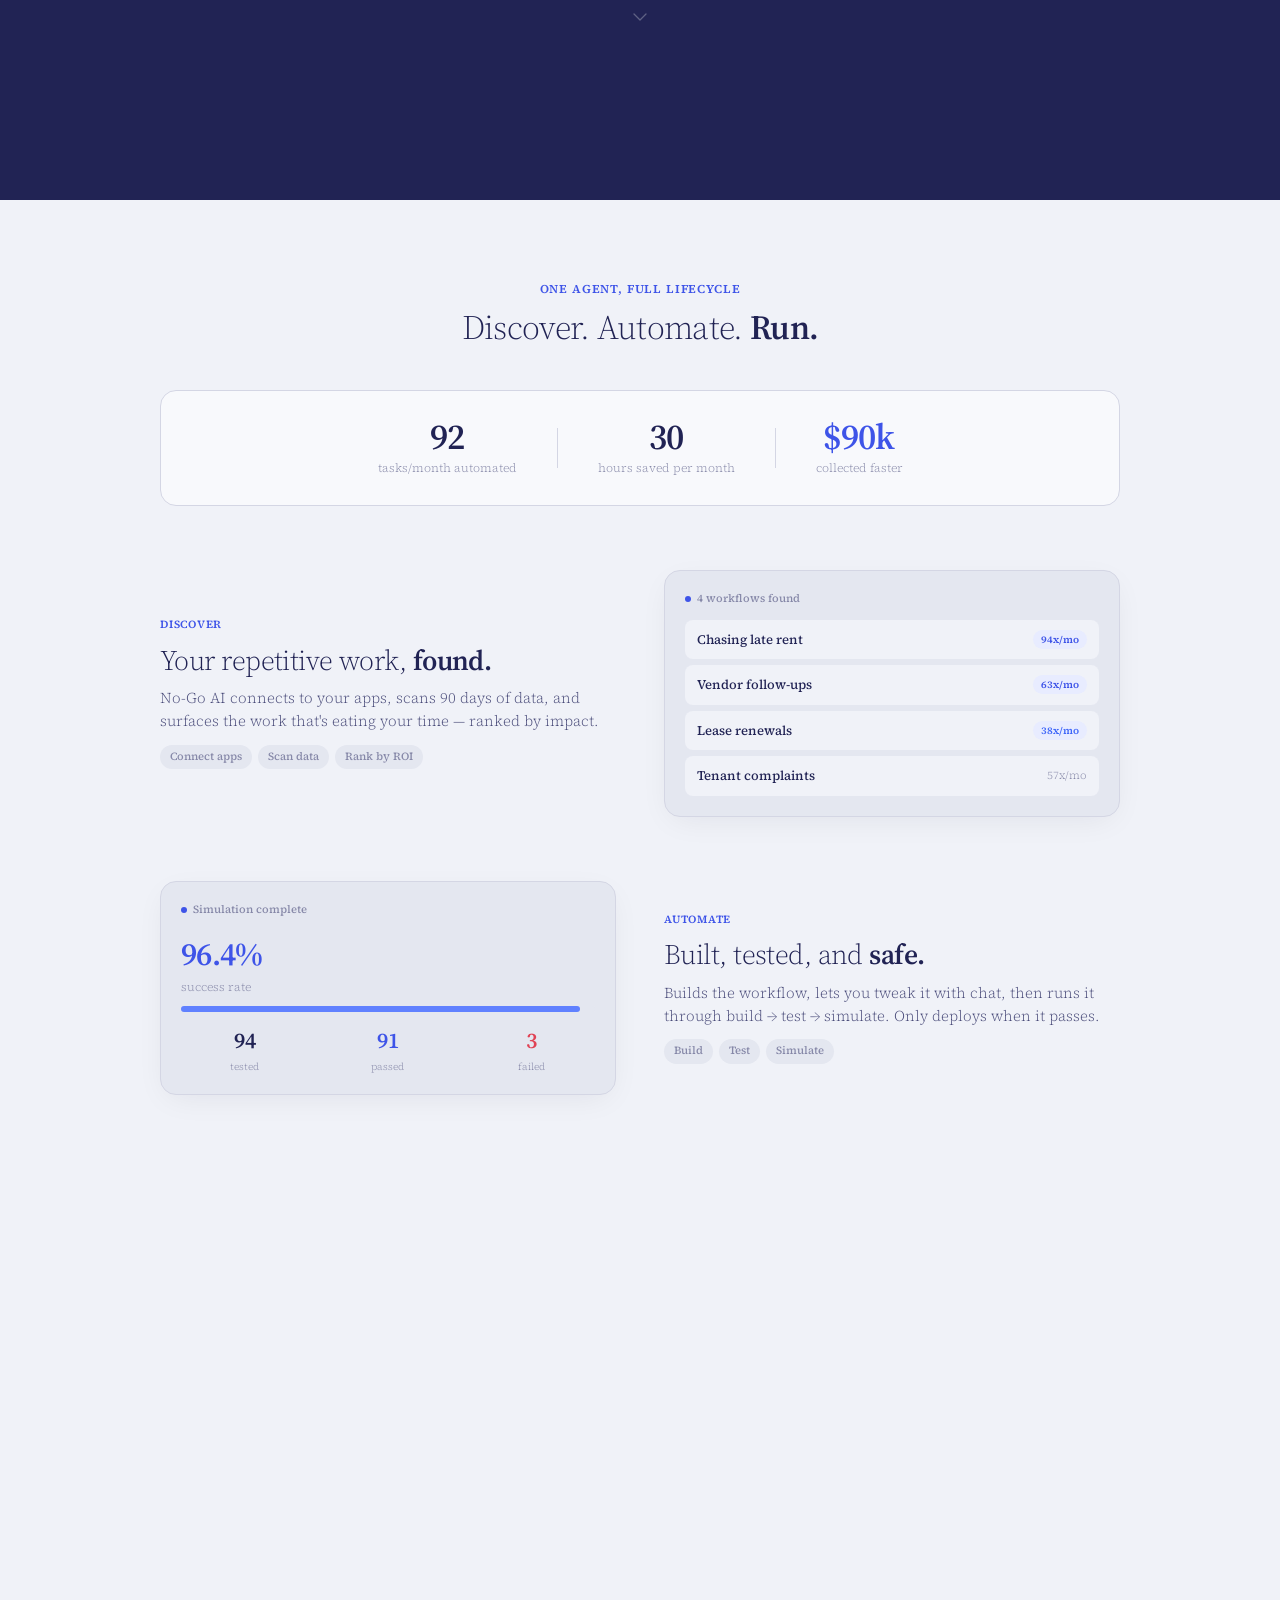
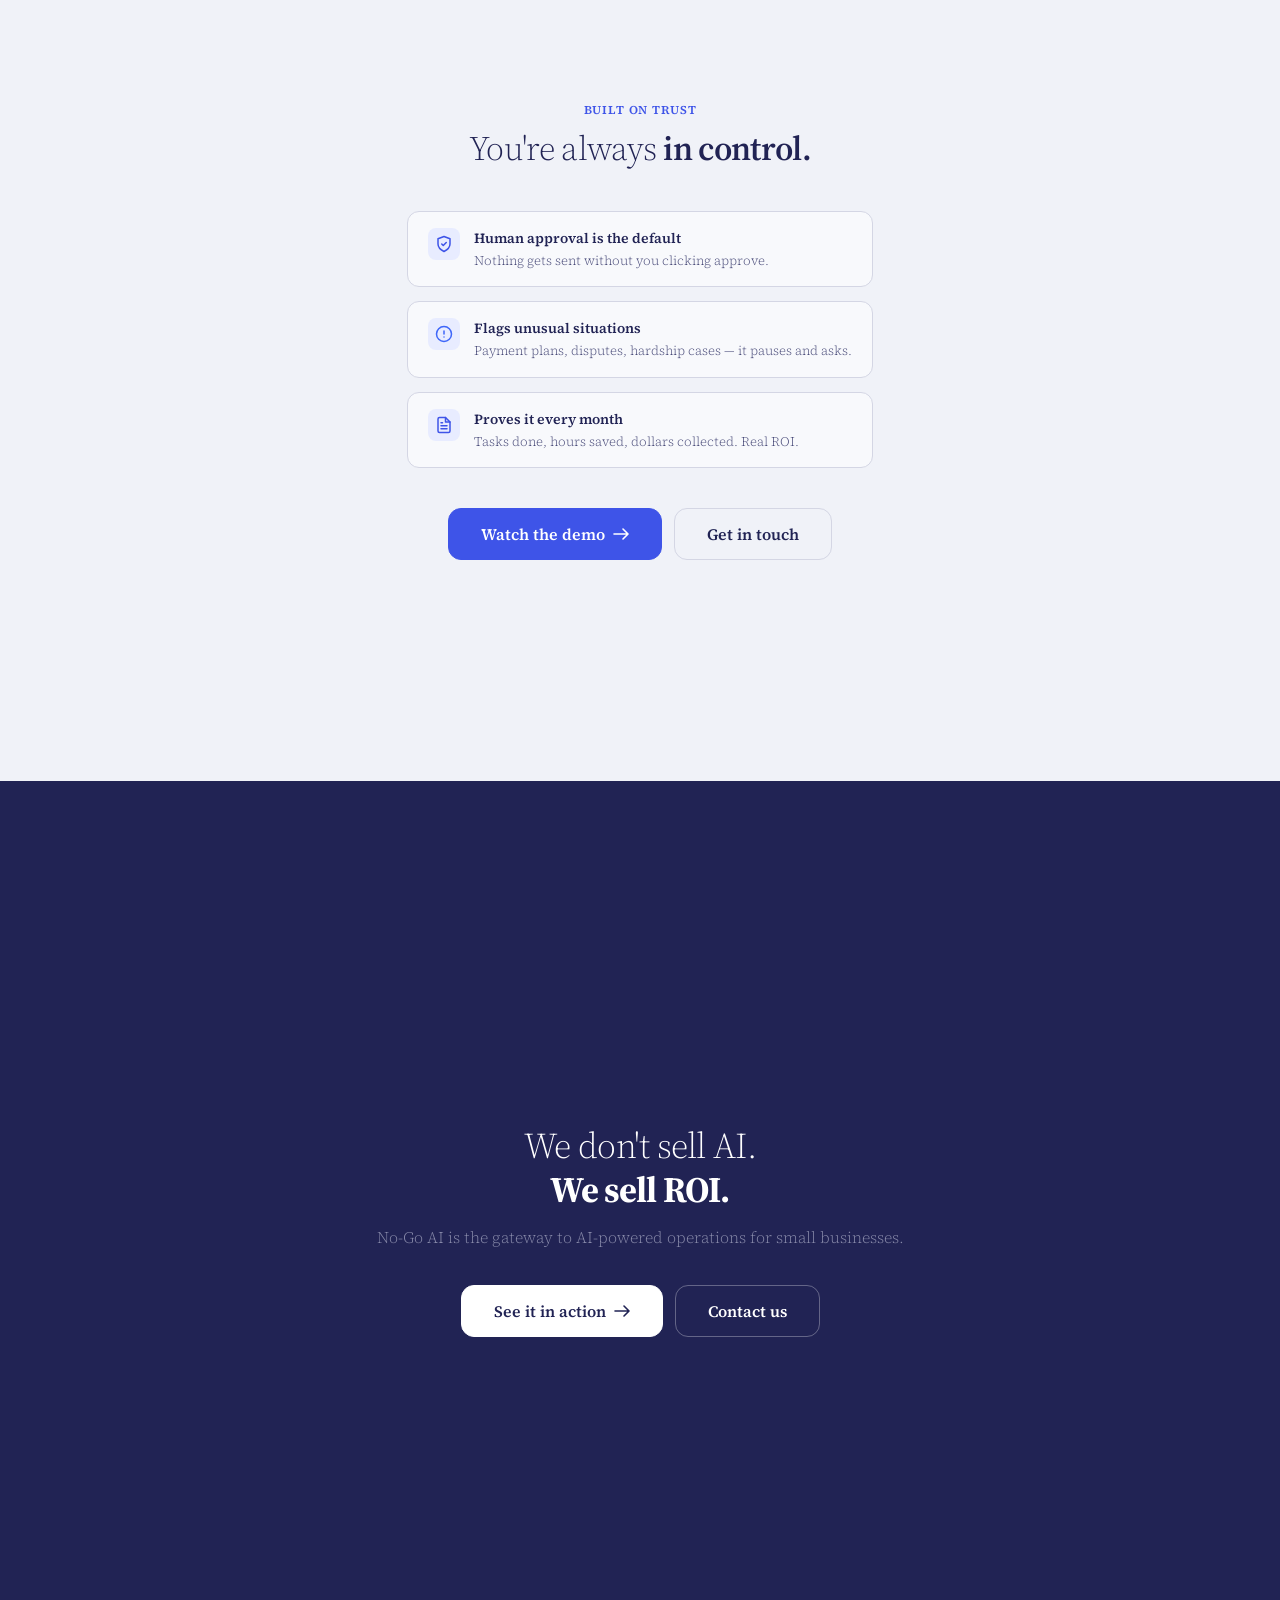
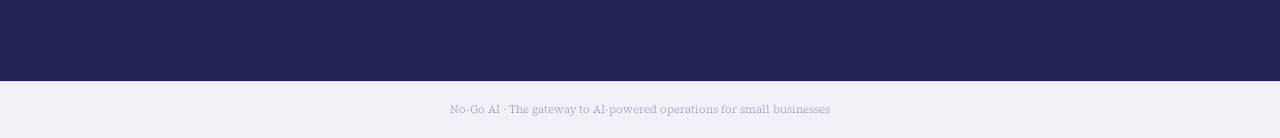
==== commit e316685a: "Add gated Discovery v2 and Agent eval pages, link from nav Two new password-protected pages (same pa" ====
--- a/index.html
+++ b/index.html
@@ -332,6 +332,8 @@
   <nav class="nav">
     <a href="#" class="nav-brand"><span class="nav-mark"></span> No-Go AI</a>
     <div class="nav-links">
+      <a class="btn ghost sm" href="discovery-v2.html">Discovery</a>
+      <a class="btn ghost sm" href="agent-eval.html">Agent eval</a>
       <a class="btn ghost sm" href="mailto:ori@no-go.ai">Contact</a>
       <button class="btn sm" id="nav-demo-btn">See the demo</button>
     </div>
